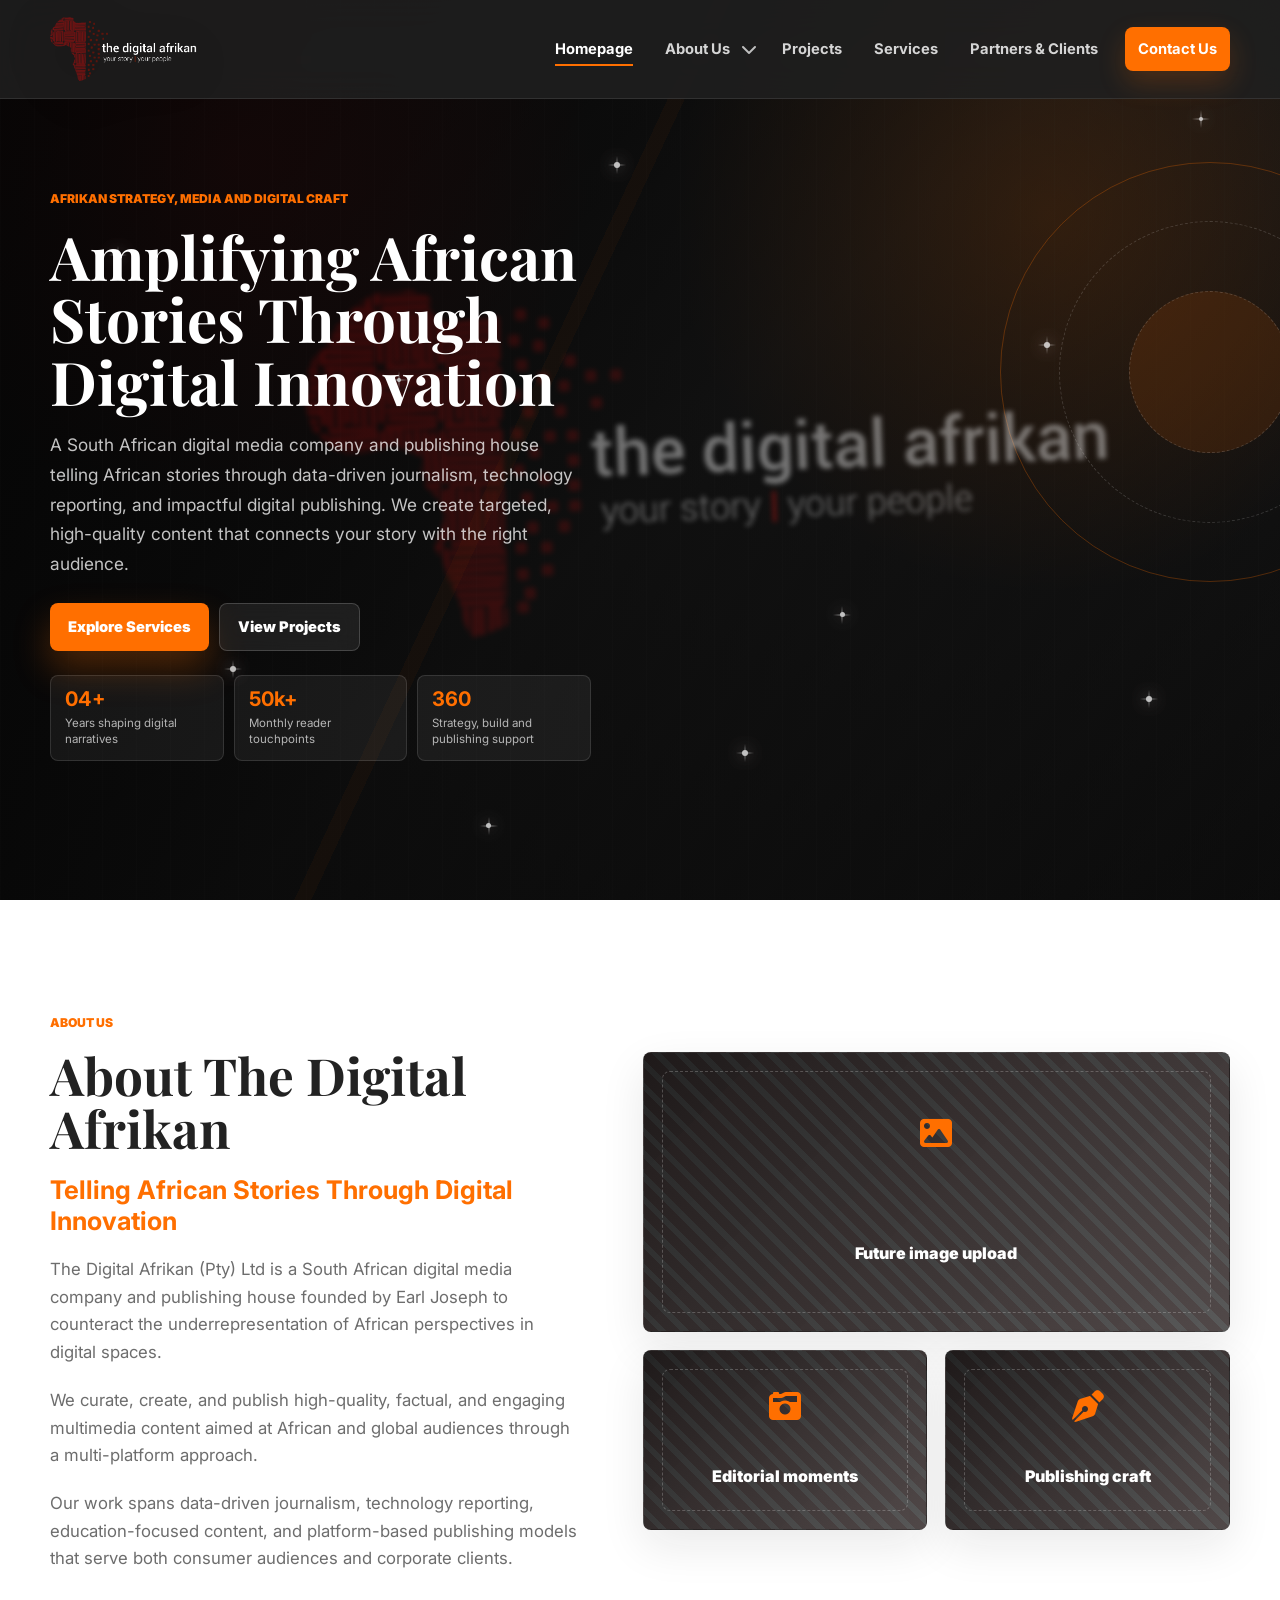
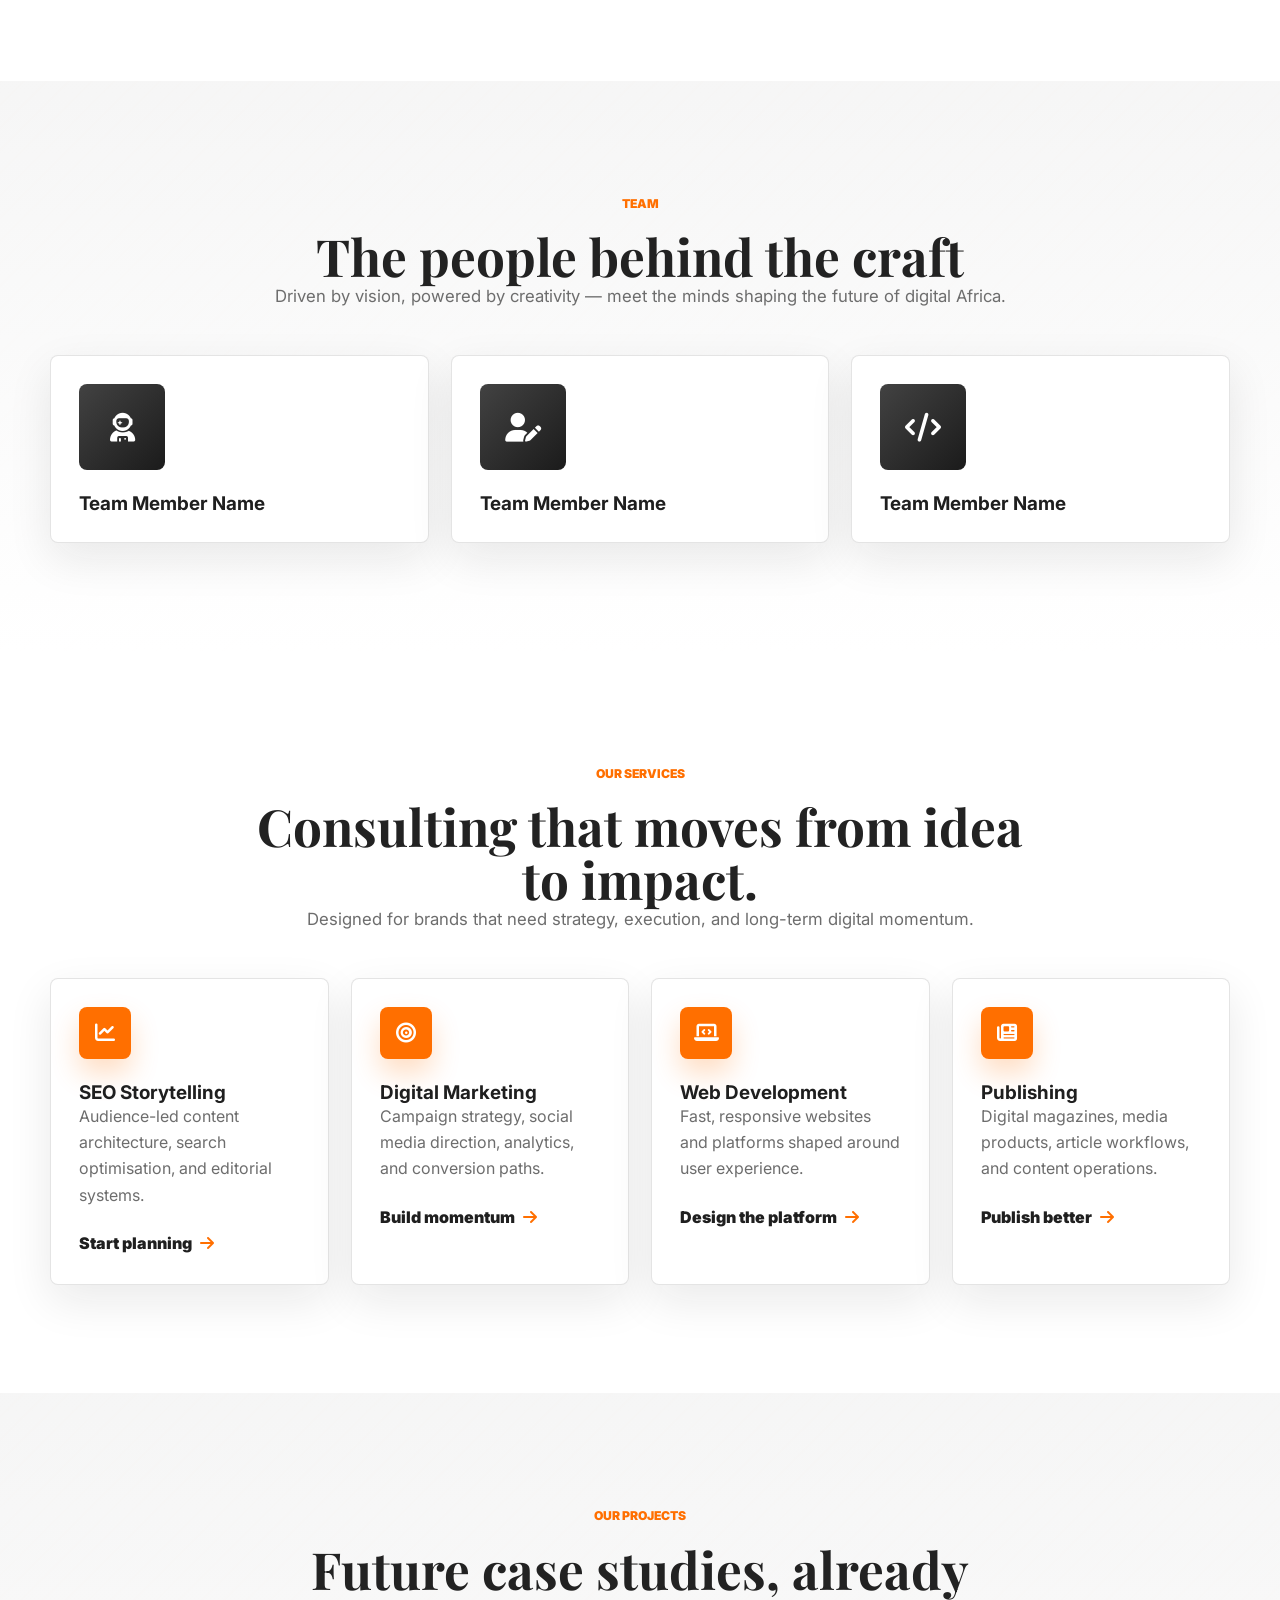
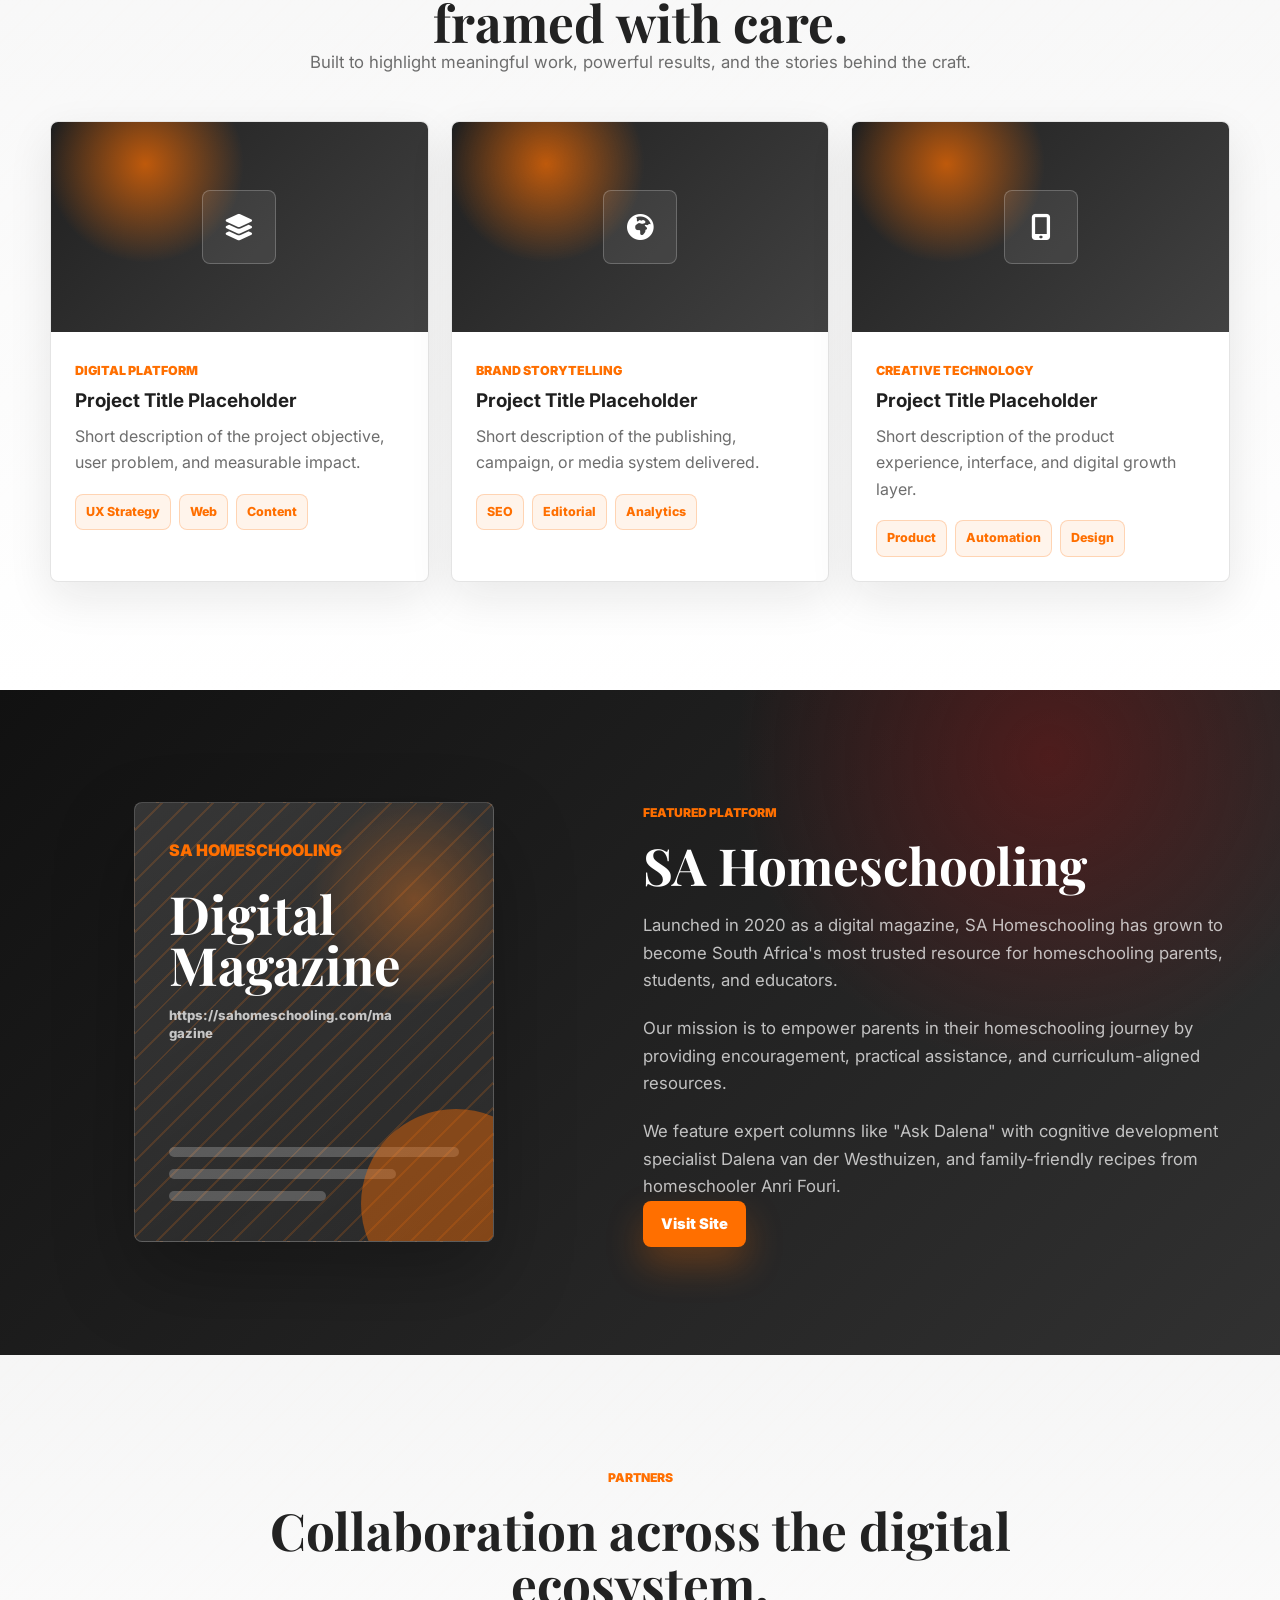
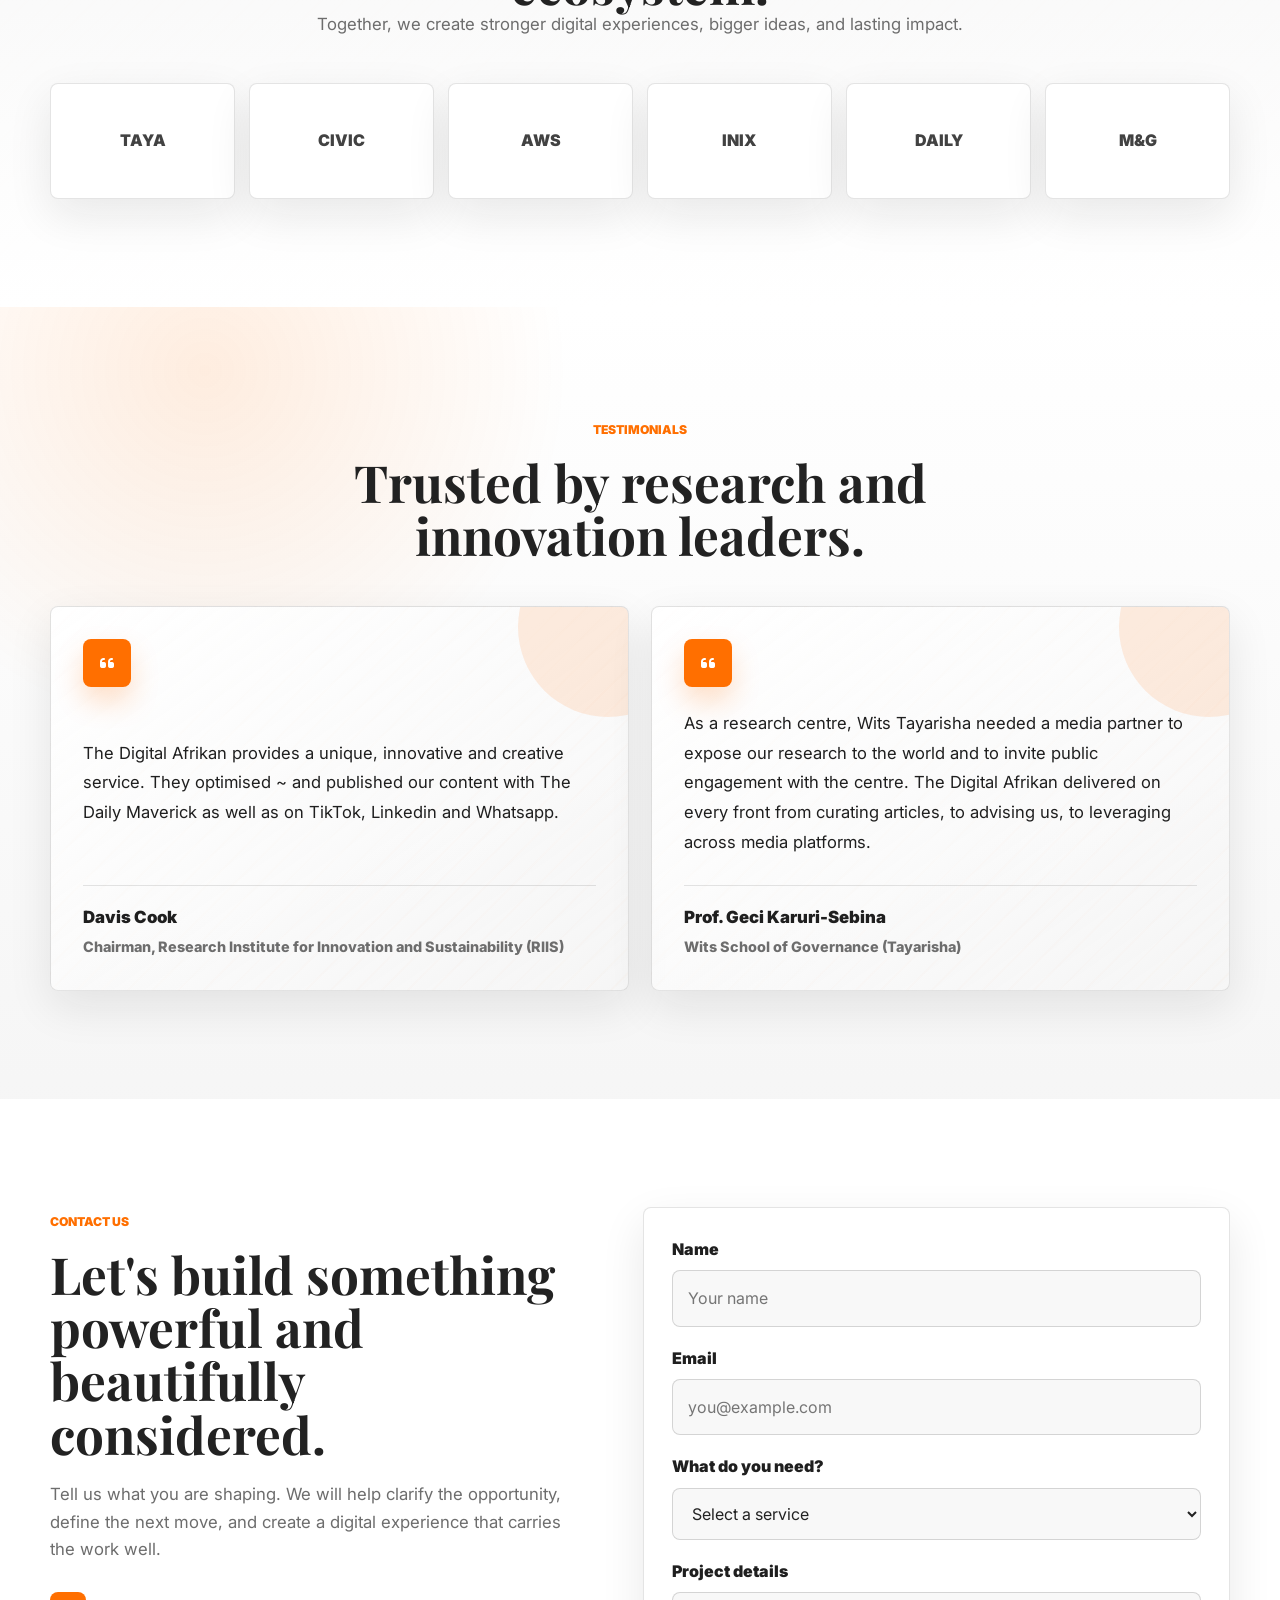
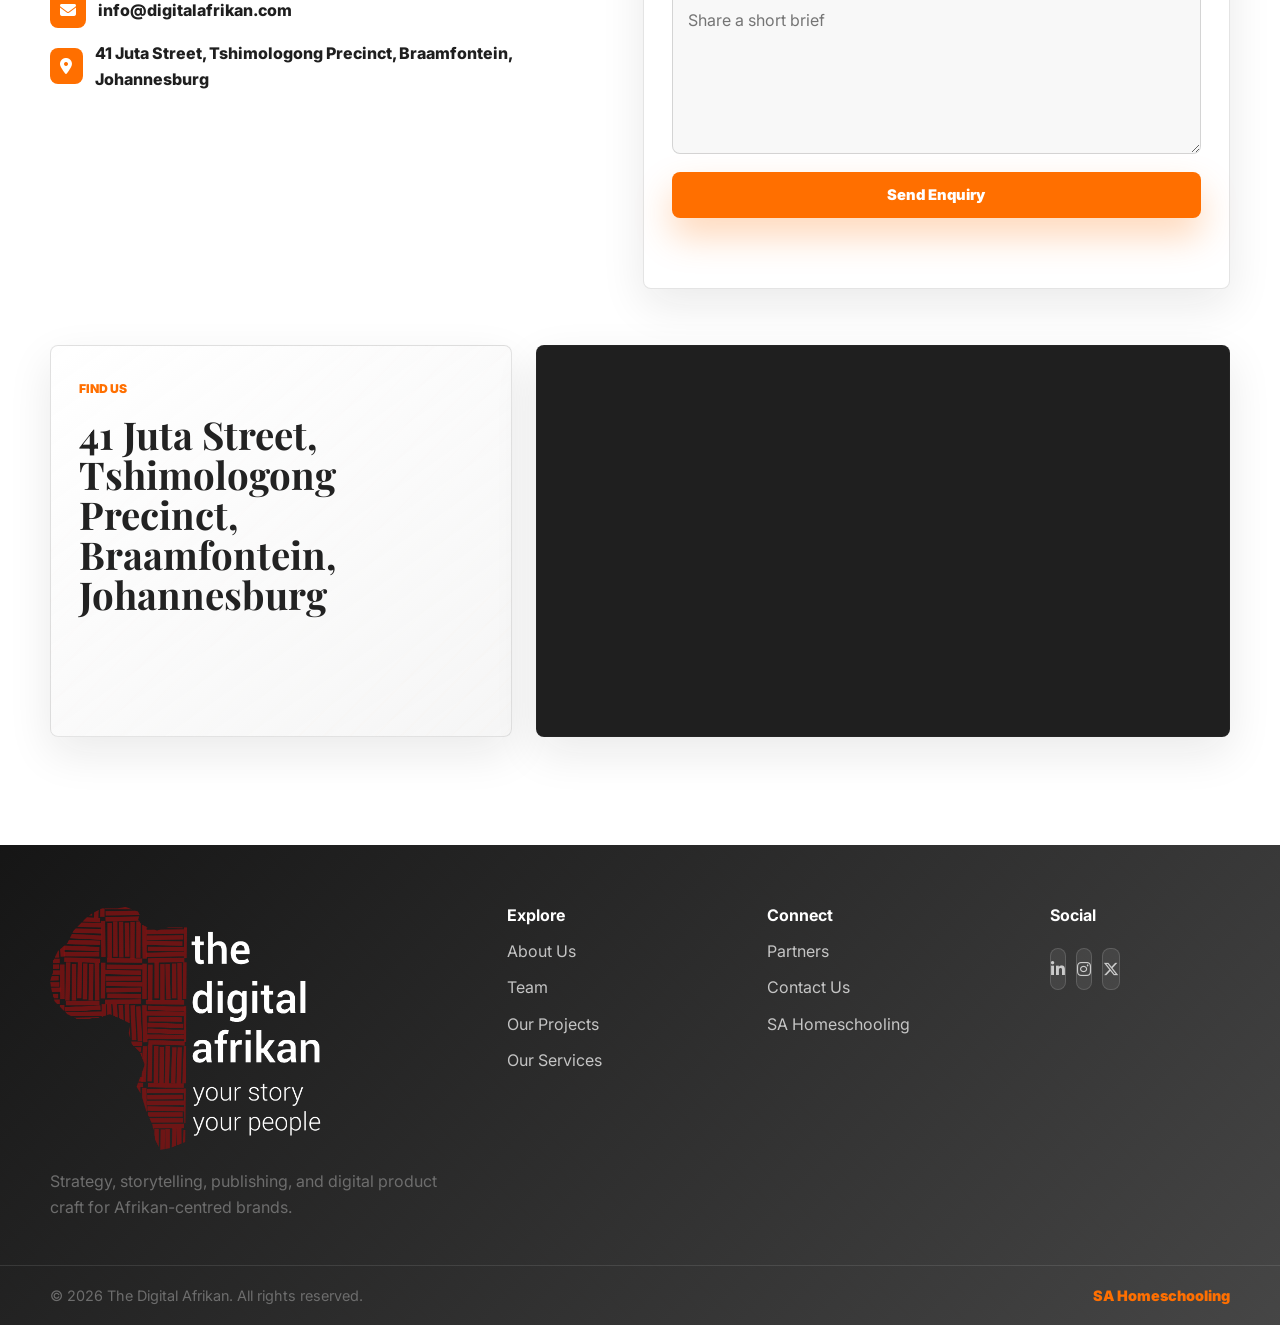
==== index.html @ f795efc8 "Replaced changes content and also removed unnecessary content" ====
<!DOCTYPE html>
<html lang="en">
<head>
    <meta charset="UTF-8">
    <meta name="viewport" content="width=device-width, initial-scale=1.0">
    <meta name="description" content="The Digital Afrikan is a premium Afrikan consulting agency for strategy, digital products, publishing, and brand storytelling.">

    <title>The Digital Afrikan | Digital Consulting Agency</title>

    <link rel="preconnect" href="https://fonts.googleapis.com">
    <link rel="preconnect" href="https://fonts.gstatic.com" crossorigin>
    <link href="https://fonts.googleapis.com/css2?family=Inter:wght@300;400;500;600;700;800;900&family=Playfair+Display:wght@500;600;700&display=swap" rel="stylesheet">
    <link rel="stylesheet" href="https://cdnjs.cloudflare.com/ajax/libs/font-awesome/6.4.0/css/all.min.css">
    <link rel="stylesheet" href="css/style.css">
    <link rel="stylesheet" href="css/responsive.css">
    <script src="main.js" defer></script>
</head>

<body>
    <a class="skip-link" href="#main">Skip to content</a>

    <header class="site-header" id="siteHeader">
        <div class="container header-container">
            <a href="#home" class="brand" aria-label="The Digital Afrikan homepage">
                <img src="images/tda-logo-landscape-white.png" alt="The Digital Afrikan" class="brand-logo brand-logo-header">
            </a>

            <button class="mobile-toggle" id="mobileToggle" type="button" aria-label="Open navigation" aria-expanded="false" aria-controls="navMenu">
                <span></span>
                <span></span>
                <span></span>
            </button>

            <nav class="site-nav" aria-label="Primary navigation">
                <ul id="navMenu">
                    <li><a href="#home" class="nav-link active">Homepage</a></li>
                    <li class="nav-item has-dropdown">
                        <a href="#about" class="nav-link">About Us</a>
                        <button class="dropdown-toggle" type="button" aria-label="Open About submenu" aria-expanded="false">
                            <i class="fa-solid fa-chevron-down"></i>
                        </button>
                        <ul class="dropdown-menu" aria-label="About submenu">
                            <li><a href="#team">Team</a></li>
                        </ul>
                    </li>
                    <li><a href="#projects" class="nav-link">Projects</a></li>
                    <li><a href="#services" class="nav-link">Services</a></li>
                    <li><a href="#partners" class="nav-link">Partners &amp; Clients</a></li>
                    <li><a href="#contact" class="nav-link nav-cta">Contact Us</a></li>
                </ul>
            </nav>
        </div>
    </header>

    <main id="main">
        <section class="hero section-pattern" id="home">
            <div class="hero-orbit" aria-hidden="true"></div>
            <div class="star-field" aria-hidden="true">
                <span></span>
                <span></span>
                <span></span>
                <span></span>
                <span></span>
                <span></span>
                <span></span>
                <span></span>
                <span></span>
                <span></span>
            </div>
            <div class="container hero-container">
                <div class="hero-content reveal">
                    <span class="eyebrow">Afrikan strategy, media and digital craft</span>
                    <h1>Amplifying African Stories Through Digital Innovation</h1>
                    <p>A South African digital media company and publishing house telling African stories through data-driven journalism, technology reporting, and impactful digital publishing. We create targeted, high-quality content that connects your story with the right audience.</p>
                    <div class="hero-actions">
                        <a href="#services" class="btn btn-primary">Explore Services</a>
                        <a href="#projects" class="btn btn-ghost">View Projects</a>
                    </div>
                    <div class="hero-metrics" aria-label="Agency highlights">
                        <div>
                            <strong>04+</strong>
                            <span>Years shaping digital narratives</span>
                        </div>
                        <div>
                            <strong>50k+</strong>
                            <span>Monthly reader touchpoints</span>
                        </div>
                        <div>
                            <strong>360</strong>
                            <span>Strategy, build and publishing support</span>
                        </div>
                    </div>
                </div>

                <div class="hero-visual hero-logo-space reveal" aria-hidden="true"></div>
            </div>
        </section>

        <section class="about-section" id="about">
            <div class="container split-grid">
                <div class="section-copy reveal">
                    <span class="eyebrow">About Us</span>
                    <h2>About The Digital Afrikan</h2>
                    <h3 class="section-kicker">Telling African Stories Through Digital Innovation</h3>
                    <p>The Digital Afrikan (Pty) Ltd is a South African digital media company and publishing house founded by Earl Joseph to counteract the underrepresentation of African perspectives in digital spaces.</p>
                    <p>We curate, create, and publish high-quality, factual, and engaging multimedia content aimed at African and global audiences through a multi-platform approach.</p>
                    <p>Our work spans data-driven journalism, technology reporting, education-focused content, and platform-based publishing models that serve both consumer audiences and corporate clients.</p>
                </div>

                <div class="about-media-grid reveal">
                    <div class="image-upload-placeholder large-placeholder">
                        <i class="fa-solid fa-image"></i>
                        <span>Future image upload</span>
                    </div>
                    <div class="image-upload-placeholder">
                        <i class="fa-solid fa-camera-retro"></i>
                        <span>Editorial moments</span>
                    </div>
                    <div class="image-upload-placeholder">
                        <i class="fa-solid fa-pen-nib"></i>
                        <span>Publishing craft</span>
                    </div>
                </div>
            </div>
        </section>

        <section class="team-section section-alt" id="team">
            <div class="container">
                <div class="section-heading reveal">
                    <span class="eyebrow">Team</span>
                    <h2>The people behind the craft</h2>
                    <p>Driven by vision, powered by creativity — meet the minds shaping the future of digital Africa.</p>
                </div>

                <div class="team-grid">
                    <article class="team-card reveal">
                        <div class="avatar-placeholder"><i class="fa-solid fa-user-astronaut"></i></div>
                        <h3>Team Member Name</h3>
                    </article>
                    <article class="team-card reveal">
                        <div class="avatar-placeholder"><i class="fa-solid fa-user-pen"></i></div>
                        <h3>Team Member Name</h3>
                    </article>
                    <article class="team-card reveal">
                        <div class="avatar-placeholder"><i class="fa-solid fa-code"></i></div>
                        <h3>Team Member Name</h3>
                    </article>
                </div>
            </div>
        </section>

        <section class="services" id="services">
            <div class="container">
                <div class="section-heading reveal">
                    <span class="eyebrow">Our Services</span>
                    <h2>Consulting that moves from idea to impact.</h2>
                    <p>Designed for brands that need strategy, execution, and long-term digital momentum.</p>
                </div>

                <div class="services-grid">
                    <article class="service-card reveal">
                        <i class="fa-solid fa-chart-line service-icon"></i>
                        <h3>SEO Storytelling</h3>
                        <p>Audience-led content architecture, search optimisation, and editorial systems.</p>
                        <a href="#contact">Start planning <i class="fa-solid fa-arrow-right"></i></a>
                    </article>
                    <article class="service-card reveal">
                        <i class="fa-solid fa-bullseye service-icon"></i>
                        <h3>Digital Marketing</h3>
                        <p>Campaign strategy, social media direction, analytics, and conversion paths.</p>
                        <a href="#contact">Build momentum <i class="fa-solid fa-arrow-right"></i></a>
                    </article>
                    <article class="service-card reveal">
                        <i class="fa-solid fa-laptop-code service-icon"></i>
                        <h3>Web Development</h3>
                        <p>Fast, responsive websites and platforms shaped around user experience.</p>
                        <a href="#contact">Design the platform <i class="fa-solid fa-arrow-right"></i></a>
                    </article>
                    <article class="service-card reveal">
                        <i class="fa-solid fa-newspaper service-icon"></i>
                        <h3>Publishing</h3>
                        <p>Digital magazines, media products, article workflows, and content operations.</p>
                        <a href="#contact">Publish better <i class="fa-solid fa-arrow-right"></i></a>
                    </article>
                </div>
            </div>
        </section>

        <section class="projects-section section-alt" id="projects">
            <div class="container">
                <div class="section-heading reveal">
                    <span class="eyebrow">Our Projects</span>
                    <h2>Future case studies, already framed with care.</h2>
                    <p>Built to highlight meaningful work, powerful results, and the stories behind the craft.</p>
                </div>

                <div class="projects-grid">
                    <article class="project-card reveal">
                        <div class="project-image-placeholder">
                            <i class="fa-solid fa-layer-group"></i>
                        </div>
                        <div class="project-content">
                            <span>Digital Platform</span>
                            <h3>Project Title Placeholder</h3>
                            <p>Short description of the project objective, user problem, and measurable impact.</p>
                            <div class="tag-row">
                                <span>UX Strategy</span>
                                <span>Web</span>
                                <span>Content</span>
                            </div>
                        </div>
                    </article>
                    <article class="project-card reveal">
                        <div class="project-image-placeholder">
                            <i class="fa-solid fa-globe-africa"></i>
                        </div>
                        <div class="project-content">
                            <span>Brand Storytelling</span>
                            <h3>Project Title Placeholder</h3>
                            <p>Short description of the publishing, campaign, or media system delivered.</p>
                            <div class="tag-row">
                                <span>SEO</span>
                                <span>Editorial</span>
                                <span>Analytics</span>
                            </div>
                        </div>
                    </article>
                    <article class="project-card reveal">
                        <div class="project-image-placeholder">
                            <i class="fa-solid fa-mobile-screen-button"></i>
                        </div>
                        <div class="project-content">
                            <span>Creative Technology</span>
                            <h3>Project Title Placeholder</h3>
                            <p>Short description of the product experience, interface, and digital growth layer.</p>
                            <div class="tag-row">
                                <span>Product</span>
                                <span>Automation</span>
                                <span>Design</span>
                            </div>
                        </div>
                    </article>
                </div>
            </div>
        </section>

        <section class="product-section" id="product">
            <div class="container product-container">
                <div class="product-visual reveal">
                    <a href="https://sahomeschooling.com/magazine" class="magazine-frame" target="_blank" rel="noopener" aria-label="Open the SA Homeschooling magazine">
                        <span>SA Homeschooling</span>
                        <strong>Digital Magazine</strong>
                        <small>https://sahomeschooling.com/magazine</small>
                        <div class="magazine-lines" aria-hidden="true">
                            <span></span>
                            <span></span>
                            <span></span>
                        </div>
                    </a>
                </div>

                <div class="section-copy reveal">
                    <span class="eyebrow">Featured Platform</span>
                    <h2>SA Homeschooling</h2>
                    <p>Launched in 2020 as a digital magazine, SA Homeschooling has grown to become South Africa's most trusted resource for homeschooling parents, students, and educators.</p>
                    <p>Our mission is to empower parents in their homeschooling journey by providing encouragement, practical assistance, and curriculum-aligned resources.</p>
                    <p>We feature expert columns like "Ask Dalena" with cognitive development specialist Dalena van der Westhuizen, and family-friendly recipes from homeschooler Anri Fouri.</p>
                    <a href="https://sahomeschooling.com/" class="btn btn-primary" target="_blank" rel="noopener">Visit Site</a>
                </div>
            </div>
        </section>

        <section class="partners-section section-alt" id="partners">
            <div class="container">
                <div class="section-heading reveal">
                    <span class="eyebrow">Partners</span>
                    <h2>Collaboration across the digital ecosystem.</h2>
                    <p>Together, we create stronger digital experiences, bigger ideas, and lasting impact.</p>
                </div>
                <div class="partners-logos">
                    <a href="#contact" class="partner-card reveal">TAYA</a>
                    <a href="#contact" class="partner-card reveal">CIVIC</a>
                    <a href="#contact" class="partner-card reveal">AWS</a>
                    <a href="#contact" class="partner-card reveal">INIX</a>
                    <a href="#contact" class="partner-card reveal">DAILY</a>
                    <a href="#contact" class="partner-card reveal">M&amp;G</a>
                </div>
            </div>
        </section>

        <section class="testimonials-section" id="testimonials">
            <div class="container">
                <div class="section-heading reveal">
                    <span class="eyebrow">Testimonials</span>
                    <h2>Trusted by research and innovation leaders.</h2>
                </div>

                <div class="testimonials-grid">
                    <article class="testimonial-card reveal">
                        <div class="quote-mark" aria-hidden="true"><i class="fa-solid fa-quote-left"></i></div>
                        <p>The Digital Afrikan provides a unique, innovative and creative service. They optimised ~ and published our content with The Daily Maverick as well as on TikTok, Linkedin and Whatsapp.</p>
                        <div class="testimonial-person">
                            <strong>Davis Cook</strong>
                            <span>Chairman, Research Institute for Innovation and Sustainability (RIIS)</span>
                        </div>
                    </article>
                    <article class="testimonial-card reveal">
                        <div class="quote-mark" aria-hidden="true"><i class="fa-solid fa-quote-left"></i></div>
                        <p>As a research centre, Wits Tayarisha needed a media partner to expose our research to the world and to invite public engagement with the centre. The Digital Afrikan delivered on every front from curating articles, to advising us, to leveraging across media platforms.</p>
                        <div class="testimonial-person">
                            <strong>Prof. Geci Karuri-Sebina</strong>
                            <span>Wits School of Governance (Tayarisha)</span>
                        </div>
                    </article>
                </div>
            </div>
        </section>

        <section class="contact-section" id="contact">
            <div class="container contact-grid">
                <div class="section-copy reveal">
                    <span class="eyebrow">Contact Us</span>
                    <h2>Let's build something powerful and beautifully considered.</h2>
                    <p>Tell us what you are shaping. We will help clarify the opportunity, define the next move, and create a digital experience that carries the work well.</p>
                    <div class="contact-points">
                        <a href="mailto:info@digitalafrikan.com"><i class="fa-solid fa-envelope"></i> info@digitalafrikan.com</a>
                        <a href="#map"><i class="fa-solid fa-location-dot"></i> 41 Juta Street, Tshimologong Precinct, Braamfontein, Johannesburg</a>
                    </div>
                </div>

                <form class="contact-form reveal" id="contactForm" novalidate>
                    <div class="form-row">
                        <label for="name">Name</label>
                        <input type="text" id="name" name="name" placeholder="Your name" required>
                        <small class="error-message">Please enter your name.</small>
                    </div>
                    <div class="form-row">
                        <label for="email">Email</label>
                        <input type="email" id="email" name="email" placeholder="you@example.com" required>
                        <small class="error-message">Please enter a valid email address.</small>
                    </div>
                    <div class="form-row">
                        <label for="service">What do you need?</label>
                        <select id="service" name="service" required>
                            <option value="">Select a service</option>
                            <option>Strategy Consulting</option>
                            <option>Digital Marketing</option>
                            <option>Web Development</option>
                            <option>Publishing Support</option>
                        </select>
                        <small class="error-message">Please select a service.</small>
                    </div>
                    <div class="form-row">
                        <label for="message">Project details</label>
                        <textarea id="message" name="message" rows="5" placeholder="Share a short brief" required></textarea>
                        <small class="error-message">Please share a few details.</small>
                    </div>
                    <button type="submit" class="btn btn-primary form-submit">Send Enquiry</button>
                    <p class="form-status" id="formStatus" role="status" aria-live="polite"></p>
                </form>
            </div>
            <div class="container map-container reveal" id="map">
                <div class="map-copy">
                    <span class="eyebrow">Find Us</span>
                    <h2>41 Juta Street, Tshimologong Precinct, Braamfontein, Johannesburg</h2>
                </div>
                <div class="map-frame">
                    <iframe title="Map showing 41 Juta Street, Tshimologong Precinct, Braamfontein, Johannesburg" src="https://www.google.com/maps?q=41%20Juta%20Street%2C%20Tshimologong%20Precinct%2C%20Braamfontein%2C%20Johannesburg&output=embed" loading="lazy" referrerpolicy="no-referrer-when-downgrade"></iframe>
                </div>
            </div>
        </section>
    </main>

    <footer class="site-footer">
        <div class="container footer-grid">
            <div>
                <a href="#home" class="brand footer-brand">
                    <img src="images/tda-logo-stacked-white.png" alt="The Digital Afrikan" class="brand-logo brand-logo-footer">
                </a>
                <p>Strategy, storytelling, publishing, and digital product craft for Afrikan-centred brands.</p>
            </div>
            <div>
                <h3>Explore</h3>
                <a href="#about">About Us</a>
                <a href="#team">Team</a>
                <a href="#projects">Our Projects</a>
                <a href="#services">Our Services</a>
            </div>
            <div>
                <h3>Connect</h3>
                <a href="#partners">Partners</a>
                <a href="#contact">Contact Us</a>
                <a href="https://sahomeschooling.com/magazine" target="_blank" rel="noopener">SA Homeschooling</a>
            </div>
            <div>
                <h3>Social</h3>
                <div class="social-links" aria-label="Social links">
                    <a href="#contact" aria-label="LinkedIn"><i class="fa-brands fa-linkedin-in"></i></a>
                    <a href="#contact" aria-label="Instagram"><i class="fa-brands fa-instagram"></i></a>
                    <a href="#contact" aria-label="X"><i class="fa-brands fa-x-twitter"></i></a>
                </div>
            </div>
        </div>
        <div class="footer-bottom">
            <div class="container footer-bottom-inner">
                <p>&copy; 2026 The Digital Afrikan. All rights reserved.</p>
                <p>SA Homeschooling</p>
            </div>
        </div>
    </footer>
</body>
</html>
---- css/style.css ----
:root {
    --primary: #424242;
    --primary-deep: #1f1f1f;
    --accent: #ff6f00;
    --accent-dark: #ce5700;
    --dark: #111111;
    --light: #f5f5f5;
    --paper: #ffffff;
    --muted: #6d6d6d;
    --text: #222222;
    --line: rgba(66, 66, 66, 0.14);
    --shadow: 0 24px 70px rgba(17, 17, 17, 0.14);
    --shadow-soft: 0 16px 45px rgba(17, 17, 17, 0.09);
    --radius: 8px;
    --transition: 260ms ease;
}

* {
    margin: 0;
    padding: 0;
    box-sizing: border-box;
}

html {
    scroll-behavior: smooth;
    scroll-padding-top: 96px;
}

body {
    font-family: "Inter", sans-serif;
    background: var(--paper);
    color: var(--text);
    line-height: 1.65;
    overflow-x: hidden;
}

body.nav-open {
    overflow: hidden;
}

img {
    display: block;
    max-width: 100%;
}

a {
    color: inherit;
    text-decoration: none;
}

button,
input,
select,
textarea {
    font: inherit;
}

.skip-link {
    position: fixed;
    top: 12px;
    left: 12px;
    z-index: 3000;
    transform: translateY(-140%);
    background: var(--accent);
    color: white;
    padding: 10px 16px;
    border-radius: var(--radius);
    transition: transform var(--transition);
}

.skip-link:focus {
    transform: translateY(0);
}

.container {
    width: min(1180px, calc(100% - 40px));
    margin: 0 auto;
}

.site-header {
    position: fixed;
    inset: 0 0 auto;
    z-index: 1000;
    padding: 12px 0;
    background: rgba(31, 31, 31, 0.88);
    color: white;
    backdrop-filter: blur(18px);
    border-bottom: 1px solid rgba(255, 255, 255, 0.09);
    transition: padding var(--transition), background var(--transition), box-shadow var(--transition);
}

.site-header.scrolled {
    padding: 8px 0;
    background: rgba(17, 17, 17, 0.94);
    box-shadow: 0 18px 50px rgba(0, 0, 0, 0.22);
}

.header-container {
    display: flex;
    align-items: center;
    justify-content: space-between;
    gap: 28px;
    min-height: 74px;
}

.brand {
    display: inline-flex;
    align-items: center;
    gap: 12px;
    min-width: 0;
    flex: 0 0 auto;
}

.brand-logo {
    display: block;
    width: auto;
    object-fit: contain;
}

.brand-logo-header {
    height: clamp(46px, 5vw, 64px);
    max-width: min(360px, 35vw);
    filter: drop-shadow(0 14px 24px rgba(0, 0, 0, 0.28));
}

.brand-logo-footer {
    height: auto;
    width: min(100%, 285px);
    max-height: 255px;
}

.site-nav ul {
    display: flex;
    align-items: center;
    gap: 6px;
    list-style: none;
    flex-wrap: nowrap;
}

.nav-link,
.dropdown-menu a {
    position: relative;
    display: inline-flex;
    align-items: center;
    min-height: 42px;
    padding: 10px 13px;
    color: rgba(255, 255, 255, 0.82);
    font-size: 0.92rem;
    font-weight: 700;
    transition: color var(--transition), transform var(--transition);
}

.nav-link::after,
.dropdown-menu a::after {
    content: "";
    position: absolute;
    left: 13px;
    right: 13px;
    bottom: 5px;
    height: 2px;
    transform: scaleX(0);
    transform-origin: left;
    background:
        repeating-linear-gradient(90deg, var(--accent) 0 8px, transparent 8px 12px),
        var(--accent);
    transition: transform var(--transition);
}

.nav-link:hover,
.nav-link.active,
.dropdown-menu a:hover {
    color: white;
}

.nav-link:hover::after,
.nav-link.active::after,
.dropdown-menu a:hover::after {
    transform: scaleX(1);
}

.nav-cta {
    margin-left: 8px;
    color: white;
    background: var(--accent);
    border-radius: var(--radius);
    box-shadow: 0 12px 28px rgba(255, 111, 0, 0.2);
}

.nav-cta::after {
    display: none;
}

.nav-cta:hover {
    transform: translateY(-2px);
    background: #ff7d1a;
}

.has-dropdown {
    position: relative;
    display: flex;
    align-items: center;
}

.dropdown-toggle {
    display: inline-grid;
    place-items: center;
    width: 28px;
    height: 28px;
    margin-left: -8px;
    border: 0;
    color: rgba(255, 255, 255, 0.72);
    background: transparent;
    cursor: pointer;
    transition: transform var(--transition), color var(--transition);
}

.has-dropdown:hover .dropdown-toggle,
.has-dropdown.open .dropdown-toggle {
    color: white;
    transform: rotate(180deg);
}

.dropdown-menu {
    position: absolute;
    top: calc(100% + 14px);
    left: 0;
    min-width: 170px;
    display: grid;
    gap: 4px;
    padding: 10px;
    background: rgba(17, 17, 17, 0.96);
    border: 1px solid rgba(255, 255, 255, 0.1);
    border-radius: var(--radius);
    box-shadow: var(--shadow);
    opacity: 0;
    visibility: hidden;
    transform: translateY(10px);
    transition: opacity var(--transition), transform var(--transition), visibility var(--transition);
}

.has-dropdown:hover .dropdown-menu,
.has-dropdown.open .dropdown-menu {
    opacity: 1;
    visibility: visible;
    transform: translateY(0);
}

.mobile-toggle {
    display: none;
    width: 46px;
    height: 46px;
    border: 1px solid rgba(255, 255, 255, 0.16);
    border-radius: var(--radius);
    background: rgba(255, 255, 255, 0.08);
    cursor: pointer;
}

.mobile-toggle span {
    display: block;
    width: 20px;
    height: 2px;
    margin: 5px auto;
    background: white;
    transition: transform var(--transition), opacity var(--transition);
}

.mobile-toggle.active span:nth-child(1) {
    transform: translateY(7px) rotate(45deg);
}

.mobile-toggle.active span:nth-child(2) {
    opacity: 0;
}

.mobile-toggle.active span:nth-child(3) {
    transform: translateY(-7px) rotate(-45deg);
}

section {
    position: relative;
    padding: 108px 0;
}

.section-alt {
    background:
        linear-gradient(180deg, rgba(245, 245, 245, 0.92), rgba(255, 255, 255, 0.98)),
        repeating-linear-gradient(135deg, rgba(255, 111, 0, 0.06) 0 2px, transparent 2px 16px);
}

.section-pattern::before {
    content: "";
    position: absolute;
    inset: 0;
    pointer-events: none;
    opacity: 0.14;
    background-image:
        linear-gradient(30deg, transparent 45%, rgba(255, 111, 0, 0.55) 46%, rgba(255, 111, 0, 0.55) 48%, transparent 49%),
        linear-gradient(150deg, transparent 45%, rgba(255, 255, 255, 0.4) 46%, rgba(255, 255, 255, 0.4) 48%, transparent 49%);
    background-size: 70px 70px;
}

.hero {
    min-height: 100vh;
    display: grid;
    align-items: center;
    padding: 150px 0 105px;
    color: white;
    overflow: hidden;
    background:
        linear-gradient(90deg, rgba(5, 5, 5, 0.88) 0%, rgba(5, 5, 5, 0.68) 46%, rgba(5, 5, 5, 0.42) 100%),
        radial-gradient(circle at 18% 18%, rgba(141, 18, 18, 0.45), transparent 28%),
        radial-gradient(circle at 82% 24%, rgba(255, 111, 0, 0.28), transparent 30%),
        linear-gradient(135deg, #050505 0%, #242424 52%, #111111 100%);
}

.hero::after {
    content: "";
    position: absolute;
    right: -6vw;
    top: 50%;
    width: min(1080px, 82vw);
    aspect-ratio: 2.3 / 1;
    transform: translateY(-50%) rotate(-2deg);
    opacity: 0.42;
    background-image: url("../images/tda-logo-landscape-white.png");
    background-repeat: no-repeat;
    background-position: center;
    background-size: contain;
    filter: blur(2.6px) saturate(1.18) contrast(1.08);
    mix-blend-mode: lighten;
    pointer-events: none;
}

.hero::before {
    content: "";
    position: absolute;
    inset: 0;
    pointer-events: none;
    opacity: 0.22;
    background:
        linear-gradient(115deg, transparent 0 42%, rgba(255, 111, 0, 0.18) 42% 43%, transparent 43% 100%),
        repeating-linear-gradient(90deg, rgba(255, 255, 255, 0.04) 0 1px, transparent 1px 34px);
    animation: patternGlide 16s linear infinite;
}

.hero-orbit {
    position: absolute;
    right: -140px;
    top: 18%;
    width: 420px;
    height: 420px;
    border: 1px solid rgba(255, 111, 0, 0.28);
    border-radius: 50%;
    animation: spinSlow 24s linear infinite;
}

.hero-orbit::before,
.hero-orbit::after {
    content: "";
    position: absolute;
    inset: 58px;
    border: 1px dashed rgba(255, 255, 255, 0.16);
    border-radius: 50%;
}

.hero-orbit::after {
    inset: 128px;
    background: rgba(255, 111, 0, 0.12);
}

.star-field {
    position: absolute;
    inset: 0;
    pointer-events: none;
    overflow: hidden;
}

.star-field span {
    position: absolute;
    width: 6px;
    height: 6px;
    border-radius: 50%;
    background: white;
    box-shadow: 0 0 16px rgba(255, 255, 255, 0.78), 0 0 34px rgba(255, 111, 0, 0.5);
    opacity: 0.74;
    animation: starDrift 6s ease-in-out infinite;
}

.star-field span::before,
.star-field span::after {
    content: "";
    position: absolute;
    inset: 50% auto auto 50%;
    width: 18px;
    height: 1px;
    background: linear-gradient(90deg, transparent, rgba(255, 255, 255, 0.9), transparent);
    transform: translate(-50%, -50%);
}

.star-field span::after {
    transform: translate(-50%, -50%) rotate(90deg);
}

.star-field span:nth-child(1) {
    left: 9%;
    top: 28%;
}

.star-field span:nth-child(2) {
    left: 18%;
    top: 74%;
    animation-delay: 1.1s;
}

.star-field span:nth-child(3) {
    left: 48%;
    top: 18%;
    animation-delay: 2.2s;
}

.star-field span:nth-child(4) {
    right: 18%;
    top: 38%;
    animation-delay: 0.7s;
}

.star-field span:nth-child(5) {
    right: 10%;
    bottom: 22%;
    animation-delay: 1.8s;
}

.star-field span:nth-child(6) {
    left: 58%;
    bottom: 16%;
    animation-delay: 2.8s;
}

.star-field span:nth-child(7) {
    left: 31%;
    top: 42%;
    width: 4px;
    height: 4px;
    animation-delay: 3.4s;
    animation-duration: 5.2s;
}

.star-field span:nth-child(8) {
    right: 34%;
    top: 68%;
    width: 5px;
    height: 5px;
    animation-delay: 4.1s;
    animation-duration: 7.2s;
}

.star-field span:nth-child(9) {
    right: 6%;
    top: 13%;
    width: 4px;
    height: 4px;
    animation-delay: 2.4s;
    animation-duration: 4.8s;
}

.star-field span:nth-child(10) {
    left: 38%;
    bottom: 8%;
    width: 5px;
    height: 5px;
    animation-delay: 0.4s;
    animation-duration: 6.8s;
}

.hero-container {
    position: relative;
    z-index: 2;
    display: grid;
    grid-template-columns: minmax(0, 0.92fr) minmax(320px, 1fr);
    align-items: center;
    gap: 52px;
}

.hero-content {
    max-width: 720px;
}

.eyebrow {
    display: inline-flex;
    align-items: center;
    margin-bottom: 16px;
    color: var(--accent);
    font-size: 0.76rem;
    font-weight: 900;
    text-transform: uppercase;
}

h1,
h2,
h3 {
    line-height: 1.04;
}

h1,
h2 {
    font-family: "Playfair Display", serif;
}

h1 {
    max-width: 820px;
    font-size: clamp(2.35rem, 4.7vw, 4.7rem);
    font-weight: 700;
}

h2 {
    font-size: clamp(2.2rem, 4vw, 4.15rem);
    font-weight: 700;
}

h3 {
    color: var(--primary-deep);
    font-size: 1.18rem;
}

.section-kicker {
    margin-top: 18px;
    color: var(--accent);
    font-size: clamp(1.28rem, 2vw, 1.75rem);
    line-height: 1.22;
}

.hero-content p {
    max-width: 620px;
    margin-top: 18px;
    color: rgba(255, 255, 255, 0.76);
    font-size: clamp(0.96rem, 1.35vw, 1.08rem);
    line-height: 1.72;
}

.hero-actions {
    display: flex;
    flex-wrap: wrap;
    gap: 10px;
    margin-top: 24px;
}

.btn {
    position: relative;
    isolation: isolate;
    display: inline-flex;
    align-items: center;
    justify-content: center;
    min-height: 46px;
    padding: 11px 18px;
    border: 0;
    border-radius: var(--radius);
    font-weight: 900;
    font-size: 0.92rem;
    color: white;
    cursor: pointer;
    overflow: hidden;
    transition: transform var(--transition), box-shadow var(--transition), background var(--transition);
}

.btn::before {
    content: "";
    position: absolute;
    inset: 0;
    z-index: -1;
    transform: translateX(-110%);
    background: linear-gradient(90deg, transparent, rgba(255, 255, 255, 0.26), transparent);
    transition: transform 580ms ease;
}

.btn:hover {
    transform: translateY(-3px);
}

.btn:hover::before {
    transform: translateX(110%);
}

.btn-primary {
    background: var(--accent);
    box-shadow: 0 18px 36px rgba(255, 111, 0, 0.28);
}

.btn-primary:hover {
    background: #ff7d1a;
}

.btn-ghost {
    border: 1px solid rgba(255, 255, 255, 0.18);
    background: rgba(255, 255, 255, 0.08);
    backdrop-filter: blur(10px);
}

.hero-metrics {
    display: grid;
    grid-template-columns: repeat(3, 1fr);
    gap: 10px;
    margin-top: 24px;
}

.hero-metrics div {
    padding: 13px 14px;
    border: 1px solid rgba(255, 255, 255, 0.12);
    border-radius: var(--radius);
    background: rgba(255, 255, 255, 0.06);
}

.hero-metrics strong {
    display: block;
    color: var(--accent);
    font-size: 1.26rem;
    line-height: 1;
}

.hero-metrics span {
    display: block;
    margin-top: 6px;
    color: rgba(255, 255, 255, 0.68);
    font-size: 0.72rem;
    line-height: 1.4;
}

.hero-visual {
    position: relative;
    min-height: 520px;
}

.hero-logo-space {
    min-height: 460px;
}

.tag-row span {
    padding: 7px 10px;
    border: 1px solid rgba(255, 111, 0, 0.24);
    border-radius: var(--radius);
    color: var(--accent);
    background: rgba(255, 111, 0, 0.08);
    font-size: 0.78rem;
    font-weight: 800;
}

.split-grid,
.product-container,
.contact-grid {
    display: grid;
    grid-template-columns: minmax(0, 0.9fr) minmax(320px, 1fr);
    align-items: center;
    gap: 64px;
}

.section-copy p,
.section-heading p {
    color: var(--muted);
    font-size: 1.05rem;
}

.section-copy p {
    margin-top: 20px;
}

.section-heading {
    max-width: 790px;
    margin: 0 auto 44px;
    text-align: center;
}

.section-heading .eyebrow {
    justify-content: center;
}

.craft-panel {
    display: grid;
    gap: 14px;
}

.about-media-grid {
    display: grid;
    grid-template-columns: 1fr 1fr;
    gap: 18px;
}

.image-upload-placeholder {
    position: relative;
    display: grid;
    place-items: center;
    min-height: 180px;
    padding: 26px;
    border: 1px solid var(--line);
    border-radius: var(--radius);
    color: white;
    text-align: center;
    overflow: hidden;
    background:
        linear-gradient(135deg, rgba(17, 17, 17, 0.92), rgba(66, 66, 66, 0.88)),
        repeating-linear-gradient(45deg, rgba(141, 18, 18, 0.55) 0 10px, transparent 10px 16px);
    box-shadow: var(--shadow-soft);
    transition: transform var(--transition), box-shadow var(--transition), border-color var(--transition);
}

.image-upload-placeholder::before {
    content: "";
    position: absolute;
    inset: 18px;
    border: 1px dashed rgba(255, 255, 255, 0.22);
    border-radius: var(--radius);
}

.image-upload-placeholder:hover {
    transform: translateY(-8px);
    border-color: rgba(255, 111, 0, 0.34);
    box-shadow: var(--shadow);
}

.image-upload-placeholder i,
.image-upload-placeholder span {
    position: relative;
    z-index: 1;
}

.image-upload-placeholder i {
    margin-bottom: 14px;
    color: var(--accent);
    font-size: 2rem;
}

.image-upload-placeholder span {
    display: block;
    font-weight: 900;
}

.large-placeholder {
    grid-column: 1 / -1;
    min-height: 280px;
}

.craft-row {
    display: grid;
    grid-template-columns: 58px 1fr;
    gap: 18px;
    padding: 24px;
    border: 1px solid var(--line);
    border-radius: var(--radius);
    background: white;
    box-shadow: var(--shadow-soft);
    transition: transform var(--transition), box-shadow var(--transition), border-color var(--transition);
}

.craft-row:hover {
    transform: translateX(8px);
    border-color: rgba(255, 111, 0, 0.28);
    box-shadow: var(--shadow);
}

.craft-row > span {
    display: grid;
    place-items: center;
    width: 46px;
    height: 46px;
    border-radius: var(--radius);
    color: white;
    background: var(--primary);
    font-weight: 900;
}

.craft-row p,
.team-card p,
.service-card p,
.project-card p,
.site-footer p {
    color: var(--muted);
}

.team-grid,
.services-grid,
.projects-grid {
    display: grid;
    gap: 22px;
}

.team-grid {
    grid-template-columns: repeat(3, 1fr);
}

.services-grid {
    grid-template-columns: repeat(4, 1fr);
}

.projects-grid {
    grid-template-columns: repeat(3, 1fr);
}

.team-card,
.service-card,
.project-card,
.contact-form {
    position: relative;
    border: 1px solid var(--line);
    border-radius: var(--radius);
    background: white;
    box-shadow: var(--shadow-soft);
    transition: transform var(--transition), box-shadow var(--transition), border-color var(--transition);
}

.team-card::before,
.service-card::before,
.project-card::before,
.contact-form::before {
    content: "";
    position: absolute;
    inset: 0;
    pointer-events: none;
    border-radius: inherit;
    opacity: 0;
    background: linear-gradient(135deg, rgba(255, 111, 0, 0.16), transparent 38%);
    transition: opacity var(--transition);
}

.team-card:hover,
.service-card:hover,
.project-card:hover {
    transform: translateY(-9px);
    border-color: rgba(255, 111, 0, 0.28);
    box-shadow: var(--shadow);
}

.team-card:hover::before,
.service-card:hover::before,
.project-card:hover::before,
.contact-form:focus-within::before {
    opacity: 1;
}

.team-card,
.service-card {
    padding: 28px;
}

.avatar-placeholder {
    display: grid;
    place-items: center;
    width: 86px;
    height: 86px;
    margin-bottom: 24px;
    border-radius: var(--radius);
    color: white;
    background:
        linear-gradient(135deg, var(--primary), #1b1b1b),
        repeating-linear-gradient(45deg, transparent 0 8px, rgba(255, 111, 0, 0.2) 8px 10px);
    font-size: 1.8rem;
}

.team-card span {
    display: inline-flex;
    margin: 9px 0 12px;
    color: var(--accent);
    font-size: 0.86rem;
    font-weight: 900;
}

.service-icon {
    display: grid;
    place-items: center;
    width: 52px;
    height: 52px;
    margin-bottom: 24px;
    color: white;
    background: var(--accent);
    border-radius: var(--radius);
    font-size: 1.25rem;
    box-shadow: 0 14px 28px rgba(255, 111, 0, 0.24);
}

.service-card a {
    display: inline-flex;
    align-items: center;
    gap: 8px;
    margin-top: 22px;
    color: var(--primary-deep);
    font-weight: 900;
}

.service-card a i {
    color: var(--accent);
    transition: transform var(--transition);
}

.service-card a:hover i {
    transform: translateX(5px);
}

.project-card {
    overflow: hidden;
}

.project-image-placeholder {
    display: grid;
    place-items: center;
    min-height: 210px;
    color: white;
    background:
        radial-gradient(circle at 25% 20%, rgba(255, 111, 0, 0.7), transparent 30%),
        linear-gradient(135deg, var(--primary-deep), var(--primary));
}

.project-image-placeholder i {
    display: grid;
    place-items: center;
    width: 74px;
    height: 74px;
    border: 1px solid rgba(255, 255, 255, 0.22);
    border-radius: var(--radius);
    background: rgba(255, 255, 255, 0.08);
    font-size: 1.65rem;
}

.project-content {
    padding: 24px;
}

.project-content > span {
    color: var(--accent);
    font-size: 0.78rem;
    font-weight: 900;
    text-transform: uppercase;
}

.project-content h3 {
    margin: 9px 0 12px;
}

.tag-row {
    display: flex;
    flex-wrap: wrap;
    gap: 8px;
    margin-top: 18px;
}

.product-section {
    overflow: hidden;
    background:
        radial-gradient(circle at 82% 10%, rgba(141, 18, 18, 0.4), transparent 26%),
        linear-gradient(135deg, #111111, #313131),
        var(--dark);
    color: white;
}

.product-section .section-copy p {
    color: rgba(255, 255, 255, 0.72);
}

.product-section h2 {
    color: white;
}

.product-visual {
    min-height: 440px;
    display: grid;
    place-items: center;
}

.magazine-frame {
    position: relative;
    display: block;
    width: min(100%, 360px);
    min-height: 440px;
    padding: 34px;
    border: 1px solid rgba(255, 255, 255, 0.18);
    border-radius: var(--radius);
    background:
        linear-gradient(145deg, rgba(255, 255, 255, 0.14), rgba(255, 255, 255, 0.04)),
        radial-gradient(circle at 78% 22%, rgba(255, 111, 0, 0.34), transparent 24%),
        repeating-linear-gradient(135deg, rgba(255, 111, 0, 0.17) 0 2px, transparent 2px 18px);
    box-shadow: 0 34px 80px rgba(0, 0, 0, 0.26);
    overflow: hidden;
    transition: transform var(--transition), border-color var(--transition), box-shadow var(--transition);
}

.magazine-frame:hover {
    transform: translateY(-8px) rotate(-1deg);
    border-color: rgba(255, 111, 0, 0.44);
    box-shadow: 0 38px 95px rgba(0, 0, 0, 0.34);
}

.magazine-frame::after {
    content: "";
    position: absolute;
    right: -58px;
    bottom: -58px;
    width: 190px;
    height: 190px;
    border-radius: 50%;
    background: rgba(255, 111, 0, 0.42);
}

.magazine-frame span {
    color: var(--accent);
    font-weight: 900;
    text-transform: uppercase;
}

.magazine-frame strong {
    display: block;
    max-width: 260px;
    margin-top: 24px;
    color: white;
    font-family: "Playfair Display", serif;
    font-size: 3.3rem;
    line-height: 0.96;
}

.magazine-frame small {
    position: relative;
    z-index: 1;
    display: block;
    max-width: 230px;
    margin-top: 18px;
    color: rgba(255, 255, 255, 0.72);
    font-size: 0.82rem;
    font-weight: 800;
    line-height: 1.35;
    overflow-wrap: anywhere;
}

.magazine-lines {
    position: absolute;
    left: 34px;
    right: 34px;
    bottom: 40px;
    display: grid;
    gap: 12px;
}

.magazine-lines span {
    display: block;
    height: 10px;
    border-radius: 99px;
    background: rgba(255, 255, 255, 0.22);
}

.magazine-lines span:nth-child(2) {
    width: 78%;
}

.magazine-lines span:nth-child(3) {
    width: 54%;
}

.testimonials-section {
    overflow: hidden;
    background:
        radial-gradient(circle at 16% 8%, rgba(255, 111, 0, 0.12), transparent 28%),
        linear-gradient(180deg, #ffffff, rgba(245, 245, 245, 0.92));
}

.testimonials-grid {
    display: grid;
    grid-template-columns: repeat(2, 1fr);
    gap: 22px;
}

.testimonial-card {
    position: relative;
    display: grid;
    align-content: space-between;
    min-height: 340px;
    padding: 32px;
    border: 1px solid var(--line);
    border-radius: var(--radius);
    background:
        linear-gradient(145deg, rgba(255, 255, 255, 0.96), rgba(245, 245, 245, 0.82)),
        repeating-linear-gradient(135deg, rgba(255, 111, 0, 0.08) 0 2px, transparent 2px 18px);
    box-shadow: var(--shadow-soft);
    overflow: hidden;
    transition: transform var(--transition), box-shadow var(--transition), border-color var(--transition);
}

.testimonial-card::after {
    content: "";
    position: absolute;
    right: -70px;
    top: -70px;
    width: 180px;
    height: 180px;
    border-radius: 50%;
    background: rgba(255, 111, 0, 0.12);
}

.testimonial-card:hover {
    transform: translateY(-8px);
    border-color: rgba(255, 111, 0, 0.3);
    box-shadow: var(--shadow);
}

.quote-mark {
    display: grid;
    place-items: center;
    width: 48px;
    height: 48px;
    margin-bottom: 22px;
    border-radius: var(--radius);
    color: white;
    background: var(--accent);
    box-shadow: 0 14px 28px rgba(255, 111, 0, 0.22);
}

.testimonial-card p {
    position: relative;
    z-index: 1;
    color: var(--primary-deep);
    font-size: 1.04rem;
    line-height: 1.78;
}

.testimonial-person {
    position: relative;
    z-index: 1;
    margin-top: 28px;
    padding-top: 18px;
    border-top: 1px solid var(--line);
}

.testimonial-person strong,
.testimonial-person span {
    display: block;
}

.testimonial-person strong {
    color: var(--primary-deep);
    font-size: 1.05rem;
    font-weight: 900;
}

.testimonial-person span {
    margin-top: 5px;
    color: var(--muted);
    font-size: 0.9rem;
    font-weight: 800;
    line-height: 1.45;
}

.contributors-wrap {
    display: grid;
    grid-template-columns: repeat(2, 1fr);
    gap: 22px;
    margin-top: 42px;
}

.contributor-card {
    display: grid;
    grid-template-columns: 112px 1fr;
    align-items: center;
    gap: 20px;
    padding: 22px;
    border: 1px solid rgba(255, 255, 255, 0.14);
    border-radius: var(--radius);
    background: rgba(255, 255, 255, 0.08);
    box-shadow: 0 24px 56px rgba(0, 0, 0, 0.2);
    transition: transform var(--transition), border-color var(--transition), background var(--transition);
}

.contributor-card:hover {
    transform: translateY(-8px);
    border-color: rgba(255, 111, 0, 0.42);
    background: rgba(255, 255, 255, 0.12);
}

.contributor-card h3 {
    color: white;
}

.contributor-card p {
    margin-top: 8px;
    color: rgba(255, 255, 255, 0.68);
    font-weight: 700;
}

.contributor-image-placeholder {
    display: grid;
    place-items: center;
    width: 112px;
    aspect-ratio: 1;
    border-radius: var(--radius);
    color: white;
    background:
        radial-gradient(circle at 28% 18%, rgba(255, 111, 0, 0.7), transparent 32%),
        linear-gradient(135deg, rgba(141, 18, 18, 0.85), rgba(17, 17, 17, 0.92));
    font-size: 2rem;
}

.partners-logos {
    display: grid;
    grid-template-columns: repeat(6, 1fr);
    gap: 14px;
}

.partner-card {
    display: grid;
    place-items: center;
    min-height: 116px;
    padding: 20px;
    border: 1px solid var(--line);
    border-radius: var(--radius);
    color: var(--primary);
    background: white;
    font-weight: 900;
    box-shadow: var(--shadow-soft);
    transition: transform var(--transition), color var(--transition), border-color var(--transition);
}

.partner-card:hover {
    transform: translateY(-6px);
    color: var(--accent);
    border-color: rgba(255, 111, 0, 0.28);
}

.contact-grid {
    align-items: start;
}

.contact-points {
    display: grid;
    gap: 12px;
    margin-top: 28px;
}

.contact-points a {
    display: inline-flex;
    align-items: center;
    gap: 12px;
    color: var(--primary-deep);
    font-weight: 800;
}

.contact-points i {
    display: grid;
    place-items: center;
    width: 36px;
    height: 36px;
    border-radius: var(--radius);
    color: white;
    background: var(--accent);
}

.contact-form {
    display: grid;
    gap: 18px;
    padding: 28px;
}

.form-row {
    display: grid;
    gap: 8px;
}

.form-row label {
    color: var(--primary-deep);
    font-weight: 900;
}

.form-row input,
.form-row select,
.form-row textarea {
    width: 100%;
    border: 1px solid rgba(66, 66, 66, 0.2);
    border-radius: var(--radius);
    padding: 14px 15px;
    color: var(--text);
    background: rgba(245, 245, 245, 0.72);
    outline: none;
    transition: border-color var(--transition), box-shadow var(--transition), background var(--transition);
}

.form-row textarea {
    resize: vertical;
}

.form-row input:focus,
.form-row select:focus,
.form-row textarea:focus {
    border-color: var(--accent);
    background: white;
    box-shadow: 0 0 0 4px rgba(255, 111, 0, 0.13);
}

.form-row.invalid input,
.form-row.invalid select,
.form-row.invalid textarea {
    border-color: #c62828;
}

.error-message {
    display: none;
    color: #c62828;
    font-size: 0.8rem;
    font-weight: 800;
}

.form-row.invalid .error-message {
    display: block;
}

.form-status {
    min-height: 24px;
    color: var(--accent-dark);
    font-weight: 900;
}

.map-container {
    display: grid;
    grid-template-columns: 0.8fr 1.2fr;
    align-items: stretch;
    gap: 24px;
    margin-top: 56px;
}

.map-copy,
.map-frame {
    border: 1px solid var(--line);
    border-radius: var(--radius);
    box-shadow: var(--shadow-soft);
}

.map-copy {
    padding: 28px;
    background:
        linear-gradient(145deg, white, rgba(245, 245, 245, 0.9)),
        repeating-linear-gradient(135deg, rgba(255, 111, 0, 0.08) 0 2px, transparent 2px 18px);
}

.map-copy h2 {
    font-size: clamp(1.65rem, 3vw, 2.55rem);
}

.map-frame {
    min-height: 390px;
    overflow: hidden;
    background: var(--primary-deep);
    transition: transform var(--transition), box-shadow var(--transition), border-color var(--transition);
}

.map-frame:hover {
    transform: translateY(-6px);
    border-color: rgba(255, 111, 0, 0.3);
    box-shadow: var(--shadow);
}

.map-frame iframe {
    display: block;
    width: 100%;
    height: 100%;
    min-height: 390px;
    border: 0;
    filter: grayscale(18%) contrast(1.04);
}

.site-footer {
    color: rgba(255, 255, 255, 0.72);
    background:
        linear-gradient(135deg, rgba(17, 17, 17, 0.98), rgba(66, 66, 66, 0.98)),
        repeating-linear-gradient(45deg, rgba(255, 111, 0, 0.11) 0 2px, transparent 2px 18px);
}

.footer-grid {
    display: grid;
    grid-template-columns: minmax(260px, 1.25fr) minmax(145px, 0.65fr) minmax(170px, 0.72fr) minmax(130px, 0.55fr);
    align-items: start;
    gap: clamp(24px, 4vw, 48px);
    padding: 62px 0 44px;
}

.footer-brand {
    color: white;
    margin-bottom: 18px;
    width: fit-content;
}

.site-footer h3 {
    margin-bottom: 14px;
    color: white;
    font-size: 1rem;
}

.site-footer a:not(.brand) {
    display: block;
    width: max-content;
    max-width: 100%;
    margin-top: 10px;
    overflow-wrap: anywhere;
    transition: color var(--transition), transform var(--transition);
}

.site-footer a:hover {
    color: var(--accent);
    transform: translateX(4px);
}

.social-links {
    display: flex;
    gap: 10px;
}

.social-links a {
    display: grid !important;
    place-items: center;
    width: 42px;
    height: 42px;
    border: 1px solid rgba(255, 255, 255, 0.14);
    border-radius: var(--radius);
    background: rgba(255, 255, 255, 0.07);
}

.social-links a:hover {
    transform: translateY(-4px);
}

.footer-bottom {
    border-top: 1px solid rgba(255, 255, 255, 0.1);
}

.footer-bottom-inner {
    display: flex;
    justify-content: space-between;
    gap: 18px;
    padding: 18px 0;
    font-size: 0.9rem;
}

.footer-bottom-inner p:last-child {
    color: var(--accent);
    font-weight: 900;
}

.reveal {
    opacity: 0;
    transform: translateY(28px);
    transition: opacity 720ms ease, transform 720ms ease;
}

.reveal.visible {
    opacity: 1;
    transform: translateY(0);
}

@keyframes floatSoft {
    0%,
    100% {
        transform: translateY(0);
    }
    50% {
        transform: translateY(-16px);
    }
}

@keyframes spinSlow {
    to {
        transform: rotate(360deg);
    }
}

@keyframes patternGlide {
    0% {
        background-position: 0 0, 0 0;
    }
    100% {
        background-position: 120px 0, 180px 0;
    }
}

@keyframes starDrift {
    0%,
    100% {
        opacity: 0.35;
        transform: translateY(0) scale(0.8);
    }
    45% {
        opacity: 1;
        transform: translateY(-14px) scale(1.2);
    }
    70% {
        opacity: 0.58;
        transform: translateY(6px) scale(0.95);
    }
}

@media (prefers-reduced-motion: reduce) {
    *,
    *::before,
    *::after {
        scroll-behavior: auto !important;
        animation-duration: 0.01ms !important;
        animation-iteration-count: 1 !important;
        transition-duration: 0.01ms !important;
    }

    .reveal {
        opacity: 1;
        transform: none;
    }
}
---- css/responsive.css ----
@media (max-width: 1100px) {
    .brand-logo-header {
        max-width: 285px;
    }

    .nav-link,
    .dropdown-menu a {
        padding-inline: 10px;
        font-size: 0.86rem;
    }

    .hero-container,
    .split-grid,
    .product-container,
    .contact-grid,
    .map-container {
        grid-template-columns: 1fr;
    }

    .hero-visual {
        min-height: 430px;
    }

    .hero::after {
        right: -22vw;
        width: min(860px, 92vw);
        opacity: 0.3;
    }

    .services-grid,
    .projects-grid,
    .testimonials-grid {
        grid-template-columns: repeat(2, 1fr);
    }

    .partners-logos {
        grid-template-columns: repeat(3, 1fr);
    }

    .contributors-wrap {
        grid-template-columns: 1fr;
    }
}

@media (max-width: 920px) {
    .brand-logo-header {
        height: 48px;
        max-width: min(255px, 62vw);
    }

    .mobile-toggle {
        display: block;
        position: relative;
        z-index: 1101;
    }

    .site-nav {
        position: fixed;
        inset: 0;
        z-index: 1100;
        display: flex;
        justify-content: flex-end;
        pointer-events: none;
        background: rgba(0, 0, 0, 0);
        transition: background 260ms ease;
    }

    body.nav-open .site-nav {
        pointer-events: auto;
        background: rgba(0, 0, 0, 0.42);
    }

    .site-nav ul {
        width: min(390px, 86vw);
        min-height: 100vh;
        align-items: stretch;
        flex-direction: column;
        gap: 8px;
        padding: 104px 22px 28px;
        background:
            linear-gradient(160deg, rgba(17, 17, 17, 0.98), rgba(66, 66, 66, 0.98)),
            repeating-linear-gradient(135deg, rgba(255, 111, 0, 0.12) 0 2px, transparent 2px 18px);
        box-shadow: -20px 0 60px rgba(0, 0, 0, 0.3);
        transform: translateX(105%);
        transition: transform 320ms ease;
    }

    body.nav-open .site-nav ul {
        transform: translateX(0);
    }

    .nav-link,
    .dropdown-menu a {
        width: 100%;
        min-height: 50px;
        padding: 12px 0;
        font-size: 1.05rem;
    }

    .nav-link::after,
    .dropdown-menu a::after {
        left: 0;
        right: 0;
    }

    .nav-cta {
        justify-content: center;
        margin: 10px 0 0;
        padding: 13px 18px;
    }

    .has-dropdown {
        display: grid;
        grid-template-columns: 1fr 42px;
    }

    .dropdown-toggle {
        width: 42px;
        height: 50px;
        margin-left: 0;
    }

    .dropdown-menu {
        position: static;
        grid-column: 1 / -1;
        min-width: 0;
        max-height: 0;
        padding: 0 0 0 14px;
        border: 0;
        box-shadow: none;
        opacity: 1;
        visibility: visible;
        overflow: hidden;
        transform: none;
        background: transparent;
        transition: max-height 260ms ease, padding 260ms ease;
    }

    .has-dropdown.open .dropdown-menu {
        max-height: 80px;
        padding: 0 0 8px 14px;
    }

    .team-grid,
    .footer-grid {
        grid-template-columns: repeat(2, 1fr);
    }
}

@media (max-width: 700px) {
    .container {
        width: min(100% - 28px, 1180px);
    }

    section {
        padding: 82px 0;
    }

    .hero {
        min-height: auto;
        padding: 132px 0 78px;
    }

    .brand-logo-header {
        height: 42px;
        max-width: min(215px, 58vw);
    }

    .hero::after {
        top: 25%;
        right: -50vw;
        width: 128vw;
        opacity: 0.22;
        filter: blur(3px) saturate(1.1) contrast(1.05);
    }

    .hero-actions,
    .footer-bottom-inner {
        flex-direction: column;
    }

    .hero-metrics,
    .team-grid,
    .services-grid,
    .projects-grid,
    .testimonials-grid,
    .partners-logos,
    .about-media-grid,
    .footer-grid {
        grid-template-columns: 1fr;
    }

    .footer-grid {
        gap: 28px;
        padding-top: 48px;
    }

    .hero-visual {
        min-height: 240px;
    }

    .hero-metrics span {
        font-size: 0.76rem;
    }

    .craft-row {
        grid-template-columns: 1fr;
    }

    .large-placeholder,
    .image-upload-placeholder {
        min-height: 220px;
    }

    .product-visual {
        min-height: 380px;
    }

    .magazine-frame {
        min-height: 370px;
    }

    .magazine-frame strong {
        font-size: 2.65rem;
    }

    .contributor-card {
        grid-template-columns: 1fr;
    }

    .contributor-image-placeholder {
        width: 100%;
        max-width: 150px;
    }

    .map-frame,
    .map-frame iframe {
        min-height: 320px;
    }
}

@media (max-width: 440px) {
    .brand-logo-header {
        height: 36px;
        max-width: min(178px, 54vw);
    }

    .brand-logo-footer {
        width: min(100%, 235px);
    }

    .hero-metrics div,
    .team-card,
    .service-card,
    .project-content,
    .testimonial-card,
    .contributor-card,
    .map-copy,
    .contact-form {
        padding: 22px;
    }

    .hero-metrics {
        grid-template-columns: 1fr;
    }

    .btn {
        width: 100%;
    }
}
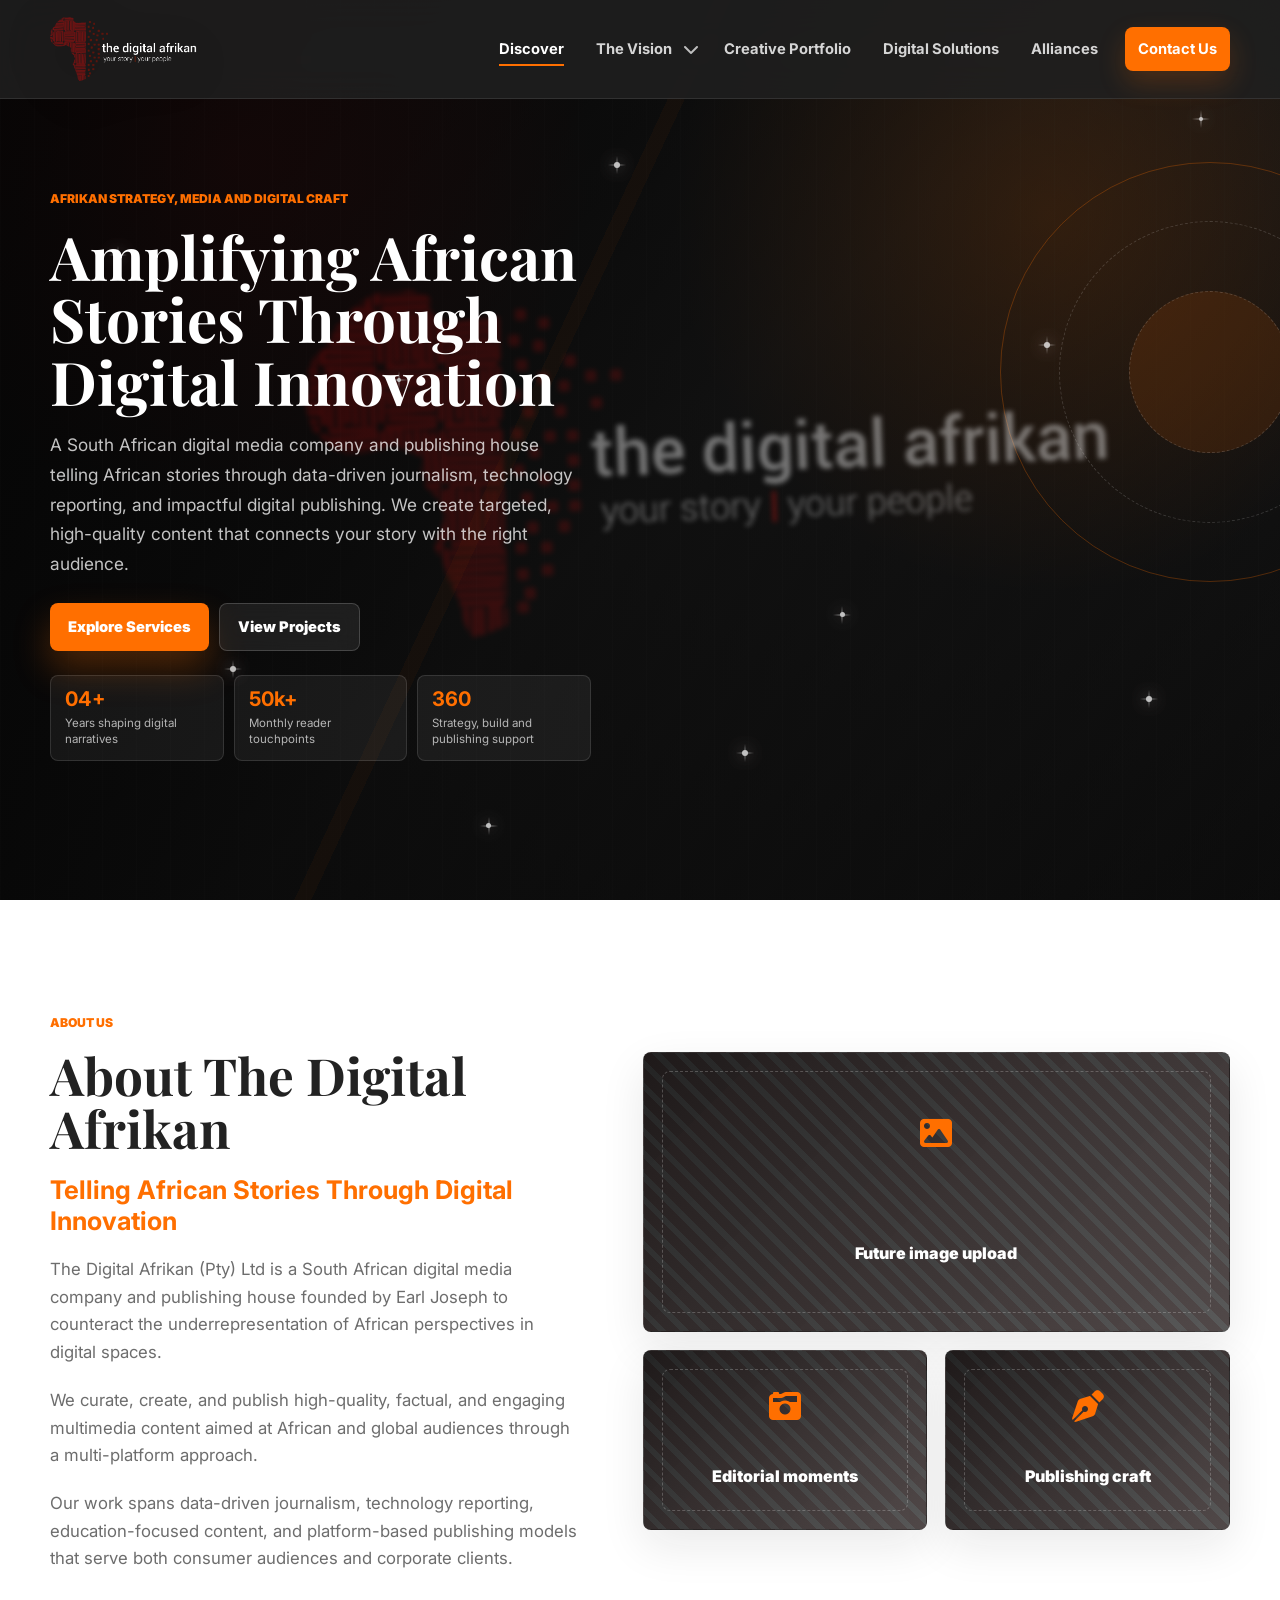
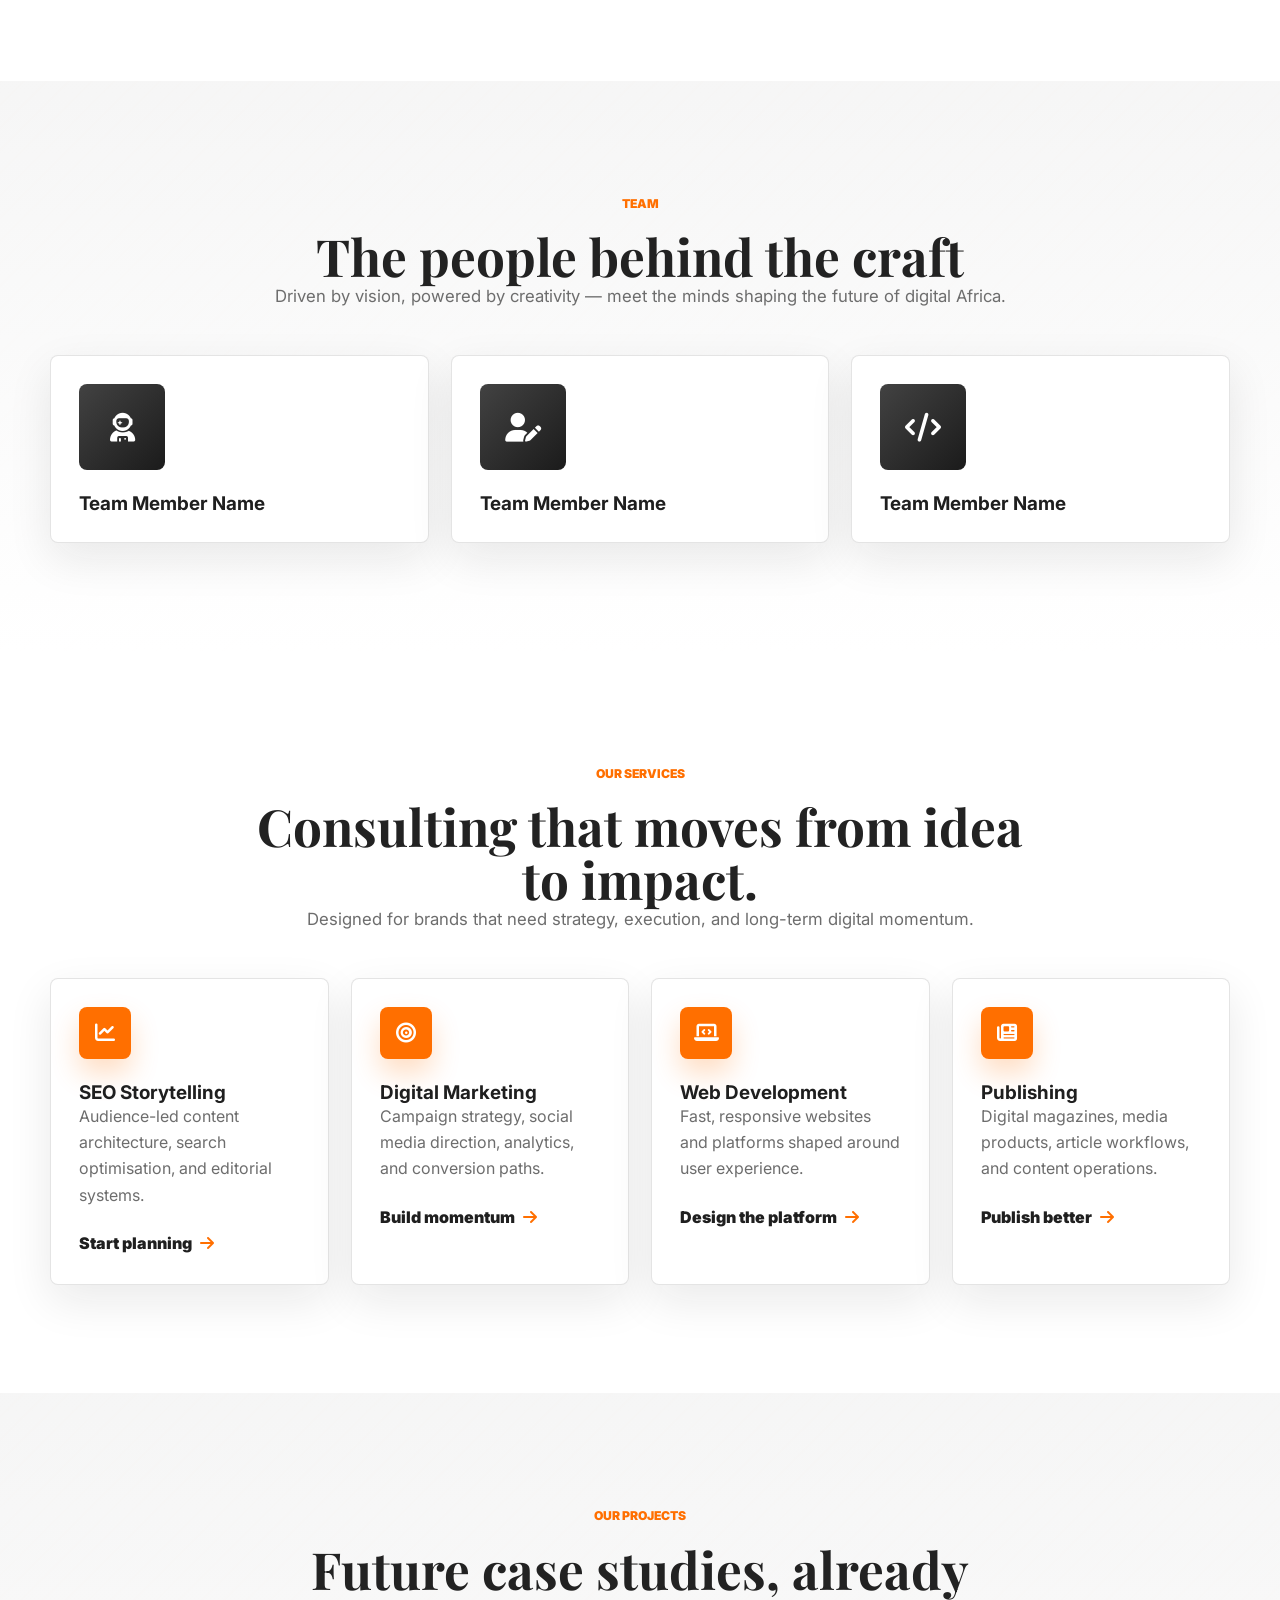
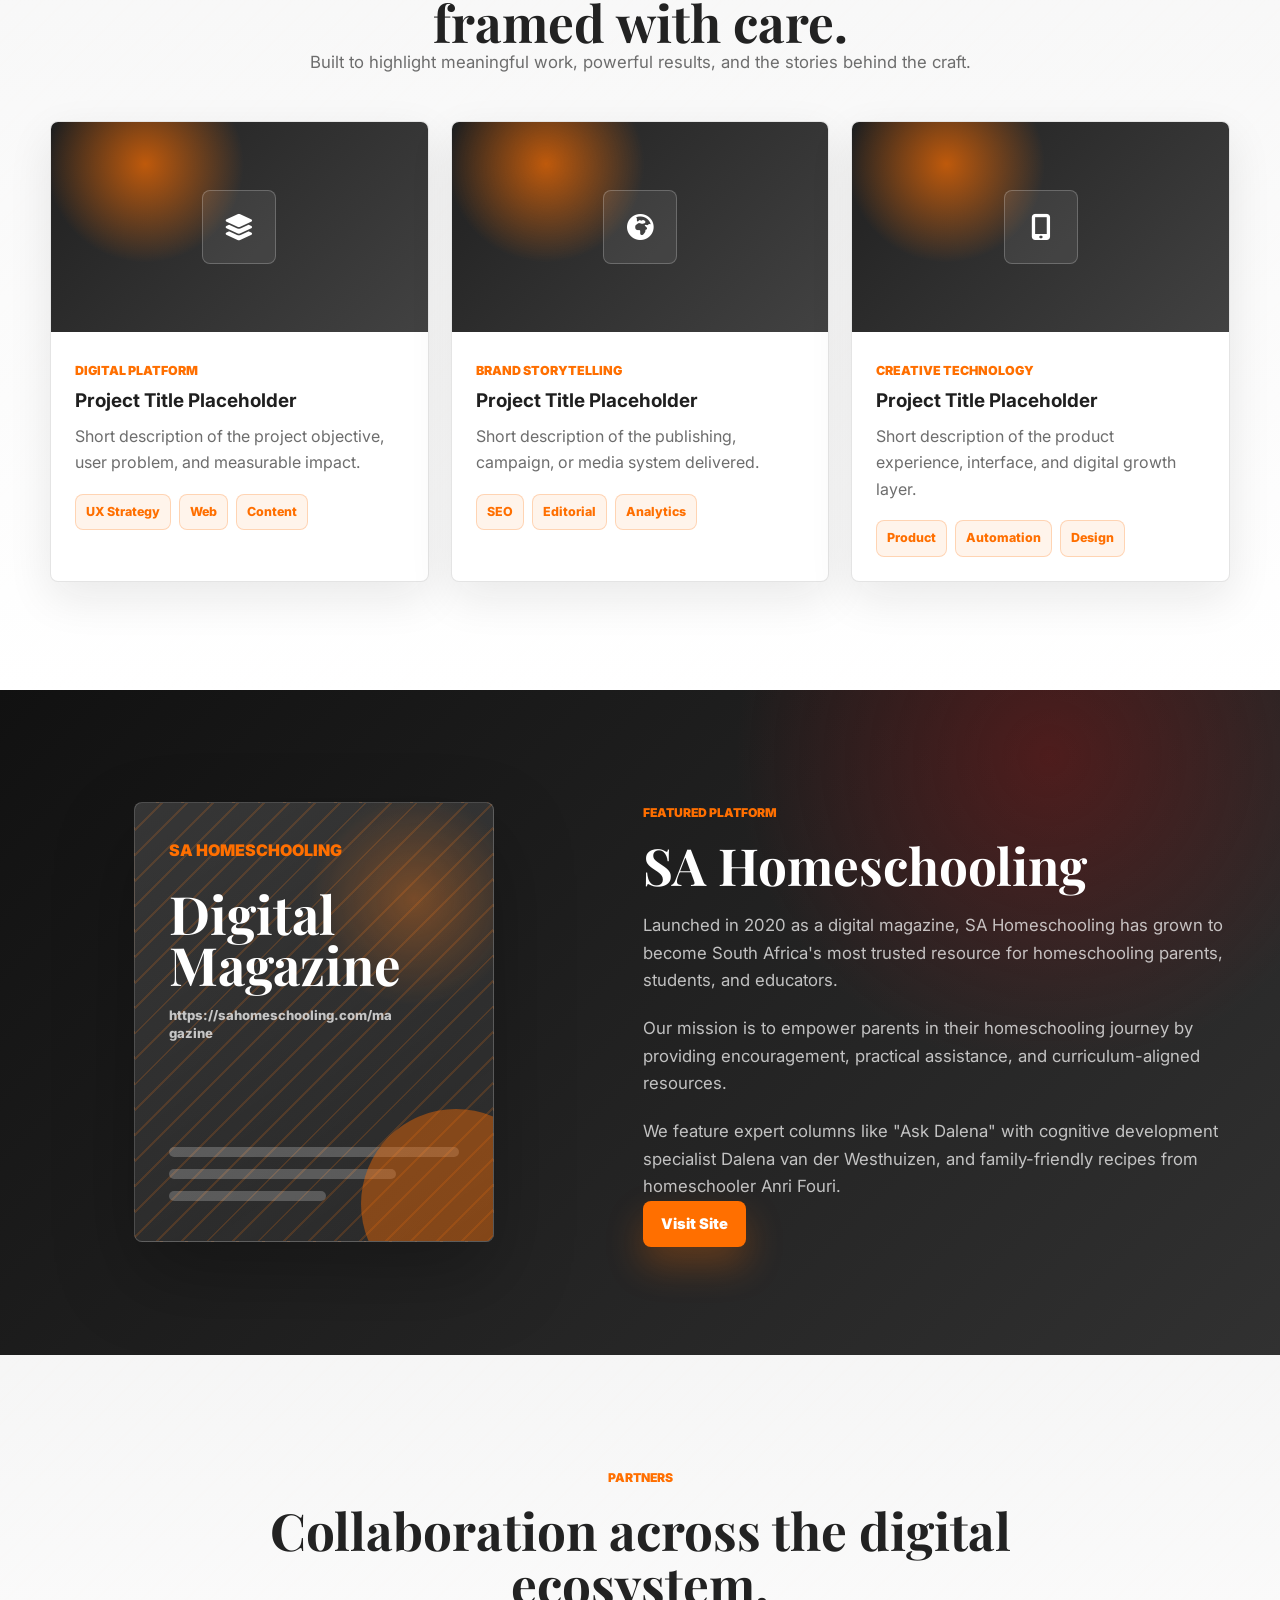
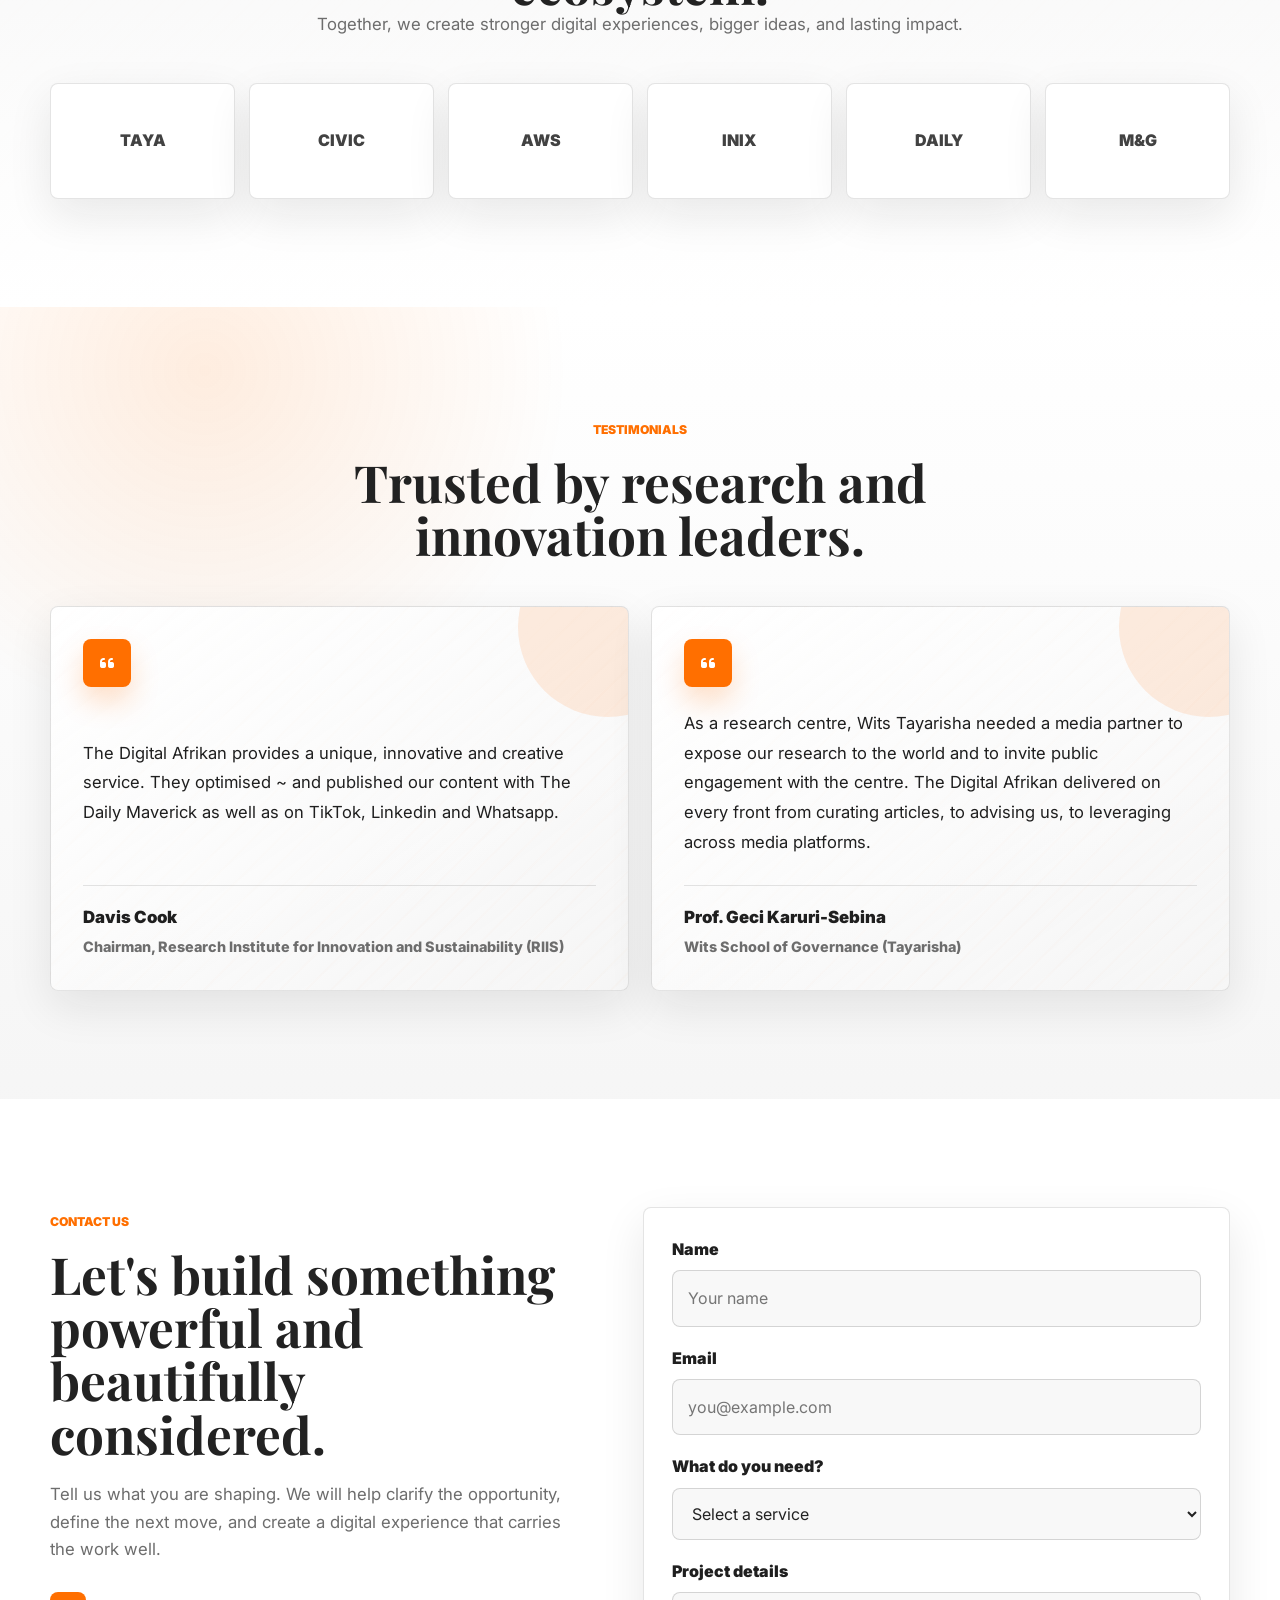
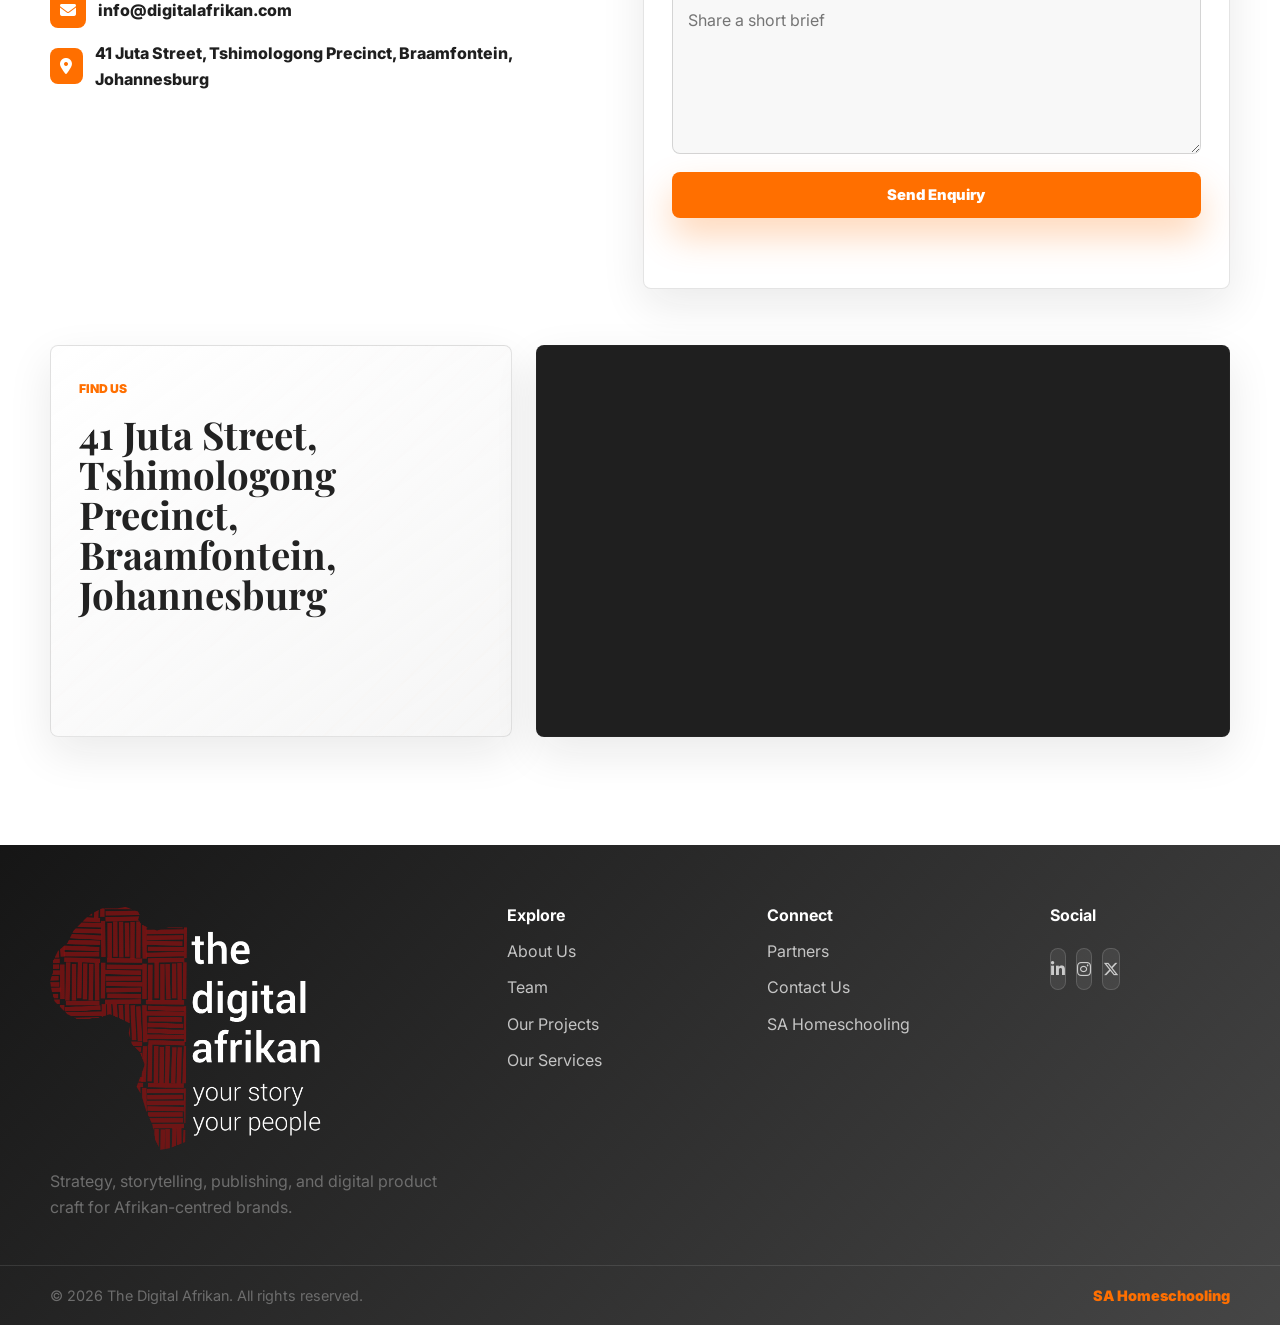
==== commit d0724c3e: "Navigation bar updates" ====
--- a/index.html
+++ b/index.html
@@ -33,9 +33,9 @@
 
             <nav class="site-nav" aria-label="Primary navigation">
                 <ul id="navMenu">
-                    <li><a href="#home" class="nav-link active">Homepage</a></li>
+                    <li><a href="#home" class="nav-link active">Discover</a></li>
                     <li class="nav-item has-dropdown">
-                        <a href="#about" class="nav-link">About Us</a>
+                        <a href="#about" class="nav-link">The Vision</a>
                         <button class="dropdown-toggle" type="button" aria-label="Open About submenu" aria-expanded="false">
                             <i class="fa-solid fa-chevron-down"></i>
                         </button>
@@ -43,9 +43,9 @@
                             <li><a href="#team">Team</a></li>
                         </ul>
                     </li>
-                    <li><a href="#projects" class="nav-link">Projects</a></li>
-                    <li><a href="#services" class="nav-link">Services</a></li>
-                    <li><a href="#partners" class="nav-link">Partners &amp; Clients</a></li>
+                    <li><a href="#projects" class="nav-link">Creative Portfolio</a></li>
+                    <li><a href="#services" class="nav-link">Digital Solutions</a></li>
+                    <li><a href="#partners" class="nav-link">Alliances</a></li>
                     <li><a href="#contact" class="nav-link nav-cta">Contact Us</a></li>
                 </ul>
             </nav>
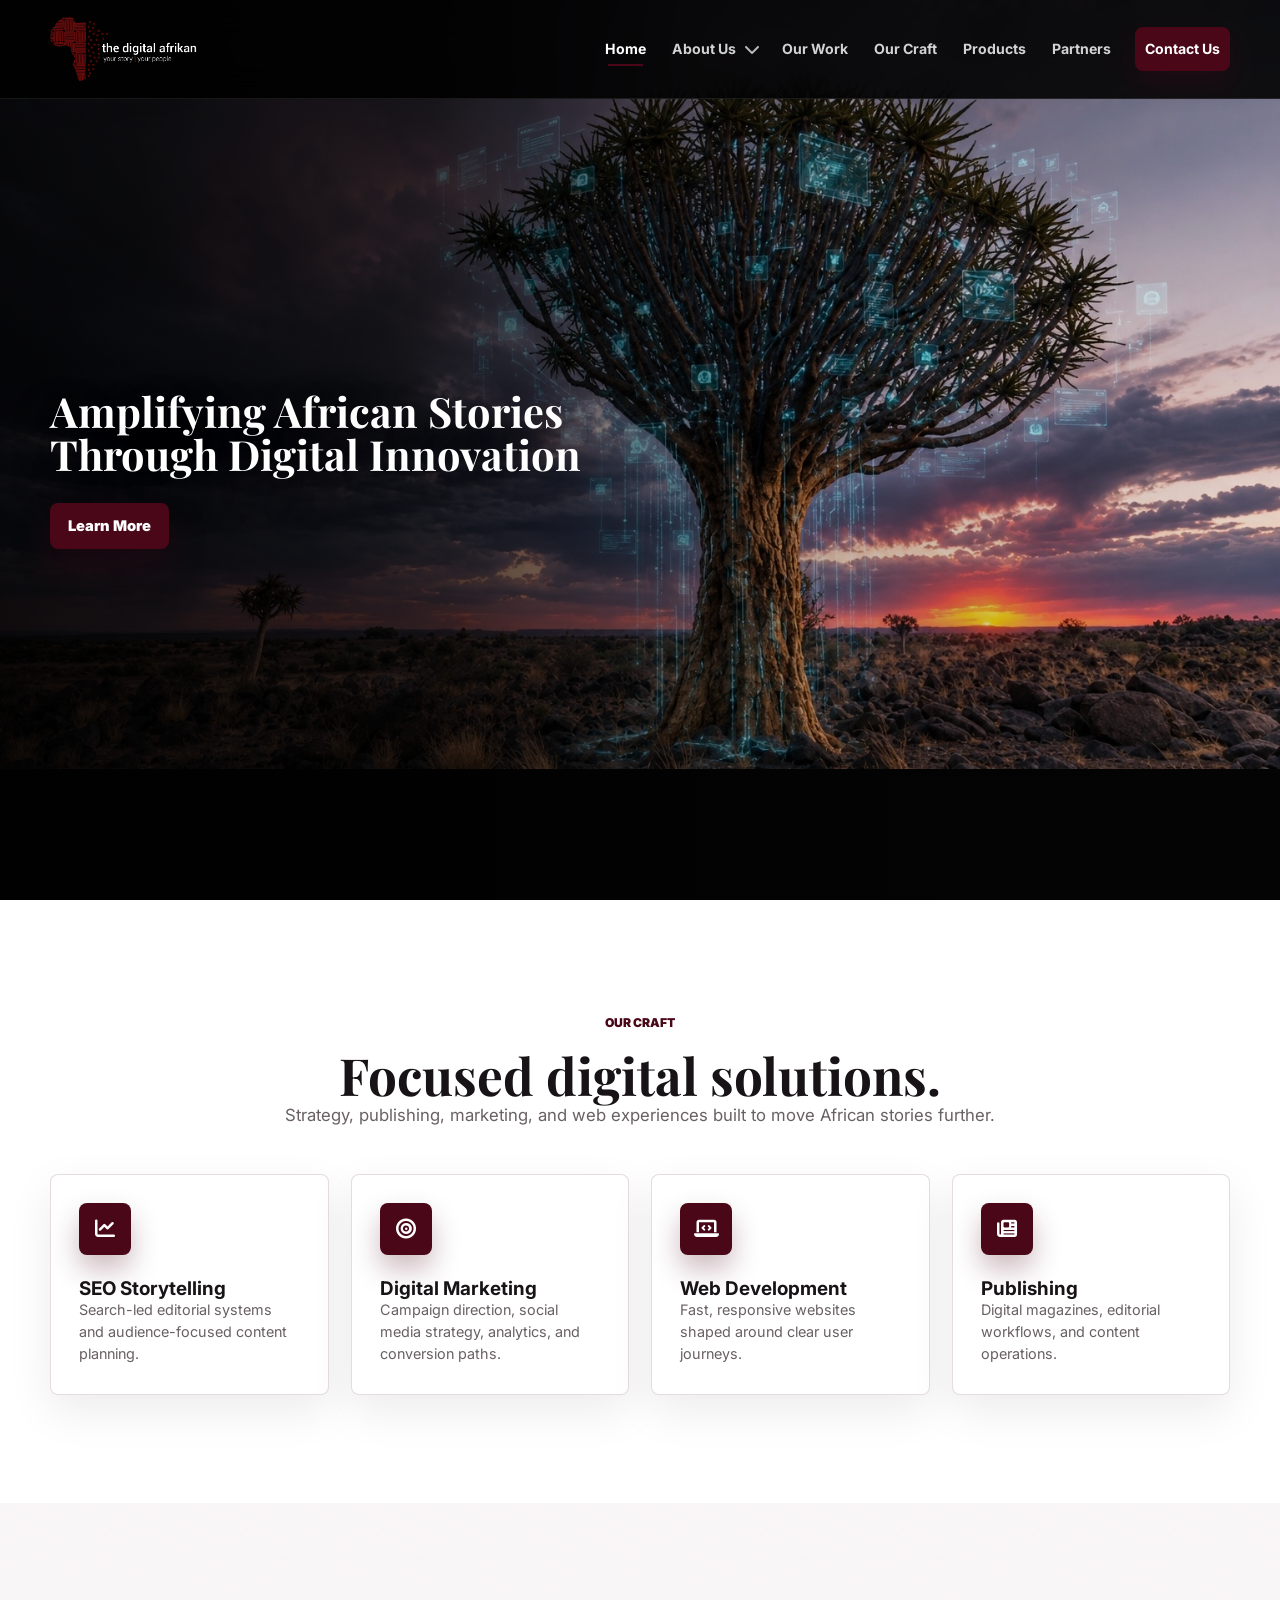
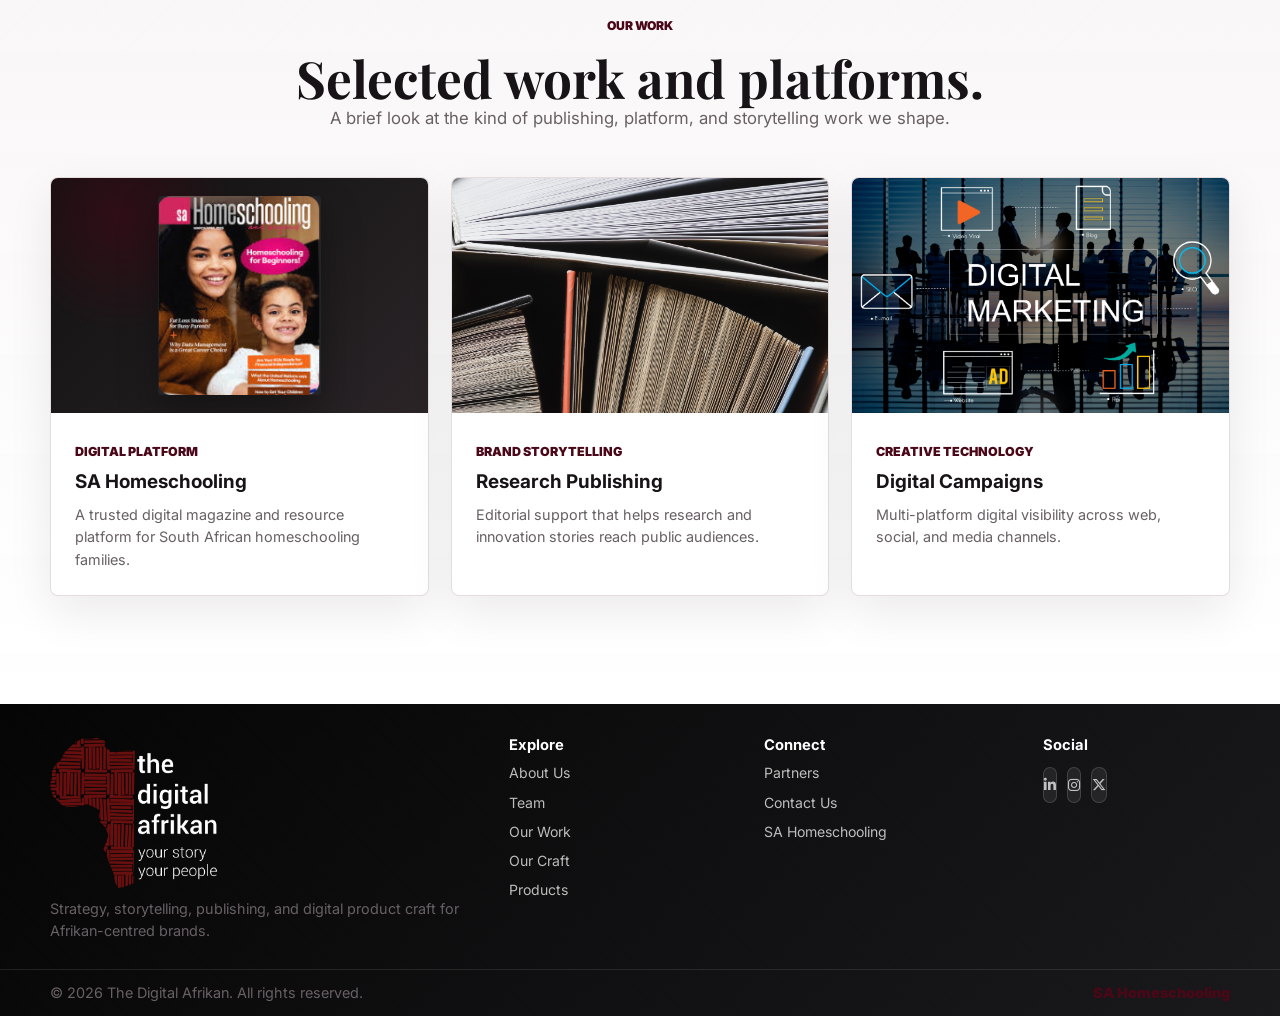
==== commit bf454be9: "updates" ====
--- a/index.html
+++ b/index.html
@@ -3,10 +3,8 @@
 <head>
     <meta charset="UTF-8">
     <meta name="viewport" content="width=device-width, initial-scale=1.0">
-    <meta name="description" content="The Digital Afrikan is a premium Afrikan consulting agency for strategy, digital products, publishing, and brand storytelling.">
-
-    <title>The Digital Afrikan | Digital Consulting Agency</title>
-
+    <meta name="description" content="The Digital Afrikan is a premium Afrikan digital media and publishing company.">
+    <title>The Digital Afrikan | Home</title>
     <link rel="preconnect" href="https://fonts.googleapis.com">
     <link rel="preconnect" href="https://fonts.gstatic.com" crossorigin>
     <link href="https://fonts.googleapis.com/css2?family=Inter:wght@300;400;500;600;700;800;900&family=Playfair+Display:wght@500;600;700&display=swap" rel="stylesheet">
@@ -15,38 +13,31 @@
     <link rel="stylesheet" href="css/responsive.css">
     <script src="main.js" defer></script>
 </head>
-
 <body>
     <a class="skip-link" href="#main">Skip to content</a>
-
     <header class="site-header" id="siteHeader">
         <div class="container header-container">
-            <a href="#home" class="brand" aria-label="The Digital Afrikan homepage">
+            <a href="index.html" class="brand" aria-label="The Digital Afrikan homepage">
                 <img src="images/tda-logo-landscape-white.png" alt="The Digital Afrikan" class="brand-logo brand-logo-header">
             </a>
-
             <button class="mobile-toggle" id="mobileToggle" type="button" aria-label="Open navigation" aria-expanded="false" aria-controls="navMenu">
-                <span></span>
-                <span></span>
-                <span></span>
+                <span></span><span></span><span></span>
             </button>
-
             <nav class="site-nav" aria-label="Primary navigation">
                 <ul id="navMenu">
-                    <li><a href="#home" class="nav-link active">Discover</a></li>
+                    <li><a href="index.html" class="nav-link active">Home</a></li>
                     <li class="nav-item has-dropdown">
-                        <a href="#about" class="nav-link">The Vision</a>
-                        <button class="dropdown-toggle" type="button" aria-label="Open About submenu" aria-expanded="false">
-                            <i class="fa-solid fa-chevron-down"></i>
-                        </button>
+                        <a href="about.html" class="nav-link">About Us</a>
+                        <button class="dropdown-toggle" type="button" aria-label="Open About submenu" aria-expanded="false"><i class="fa-solid fa-chevron-down"></i></button>
                         <ul class="dropdown-menu" aria-label="About submenu">
-                            <li><a href="#team">Team</a></li>
+                            <li><a href="about.html">About Us</a></li>
+                            <li><a href="team.html">Team</a></li>
                         </ul>
                     </li>
-                    <li><a href="#projects" class="nav-link">Creative Portfolio</a></li>
-                    <li><a href="#services" class="nav-link">Digital Solutions</a></li>
-                    <li><a href="#partners" class="nav-link">Alliances</a></li>
-                    <li><a href="#contact" class="nav-link nav-cta">Contact Us</a></li>
+                    <li><a href="projects.html" class="nav-link">Our Work</a></li>
+                    <li><a href="services.html" class="nav-link">Our Craft</a></li>
+                    <li><a href="products.html" class="nav-link">Products</a></li><li><a href="partners.html" class="nav-link">Partners</a></li>
+                    <li><a href="contact.html" class="nav-link nav-cta">Contact Us</a></li>
                 </ul>
             </nav>
         </div>
@@ -54,134 +45,45 @@
 
     <main id="main">
         <section class="hero section-pattern" id="home">
-            <div class="hero-orbit" aria-hidden="true"></div>
-            <div class="star-field" aria-hidden="true">
-                <span></span>
-                <span></span>
-                <span></span>
-                <span></span>
-                <span></span>
-                <span></span>
-                <span></span>
-                <span></span>
-                <span></span>
-                <span></span>
-            </div>
             <div class="container hero-container">
                 <div class="hero-content reveal">
-                    <span class="eyebrow">Afrikan strategy, media and digital craft</span>
-                    <h1>Amplifying African Stories Through Digital Innovation</h1>
-                    <p>A South African digital media company and publishing house telling African stories through data-driven journalism, technology reporting, and impactful digital publishing. We create targeted, high-quality content that connects your story with the right audience.</p>
-                    <div class="hero-actions">
-                        <a href="#services" class="btn btn-primary">Explore Services</a>
-                        <a href="#projects" class="btn btn-ghost">View Projects</a>
-                    </div>
-                    <div class="hero-metrics" aria-label="Agency highlights">
-                        <div>
-                            <strong>04+</strong>
-                            <span>Years shaping digital narratives</span>
-                        </div>
-                        <div>
-                            <strong>50k+</strong>
-                            <span>Monthly reader touchpoints</span>
-                        </div>
-                        <div>
-                            <strong>360</strong>
-                            <span>Strategy, build and publishing support</span>
-                        </div>
-                    </div>
-                </div>
-
-                <div class="hero-visual hero-logo-space reveal" aria-hidden="true"></div>
-            </div>
-        </section>
-
-        <section class="about-section" id="about">
-            <div class="container split-grid">
-                <div class="section-copy reveal">
-                    <span class="eyebrow">About Us</span>
-                    <h2>About The Digital Afrikan</h2>
-                    <h3 class="section-kicker">Telling African Stories Through Digital Innovation</h3>
-                    <p>The Digital Afrikan (Pty) Ltd is a South African digital media company and publishing house founded by Earl Joseph to counteract the underrepresentation of African perspectives in digital spaces.</p>
-                    <p>We curate, create, and publish high-quality, factual, and engaging multimedia content aimed at African and global audiences through a multi-platform approach.</p>
-                    <p>Our work spans data-driven journalism, technology reporting, education-focused content, and platform-based publishing models that serve both consumer audiences and corporate clients.</p>
-                </div>
-
-                <div class="about-media-grid reveal">
-                    <div class="image-upload-placeholder large-placeholder">
-                        <i class="fa-solid fa-image"></i>
-                        <span>Future image upload</span>
-                    </div>
-                    <div class="image-upload-placeholder">
-                        <i class="fa-solid fa-camera-retro"></i>
-                        <span>Editorial moments</span>
-                    </div>
-                    <div class="image-upload-placeholder">
-                        <i class="fa-solid fa-pen-nib"></i>
-                        <span>Publishing craft</span>
-                    </div>
+                    <h1>
+                        <span>Amplifying African Stories</span>
+                        <span>Through Digital Innovation</span>
+                    </h1>
+                    <a href="about.html" class="btn btn-primary hero-cta">Learn More</a>
                 </div>
             </div>
         </section>
 
-        <section class="team-section section-alt" id="team">
+        <section class="services preview-section" id="services">
             <div class="container">
                 <div class="section-heading reveal">
-                    <span class="eyebrow">Team</span>
-                    <h2>The people behind the craft</h2>
-                    <p>Driven by vision, powered by creativity — meet the minds shaping the future of digital Africa.</p>
+                    <span class="eyebrow">Our Craft</span>
+                    <h2>Focused digital solutions.</h2>
+                    <p>Strategy, publishing, marketing, and web experiences built to move African stories further.</p>
                 </div>
-
-                <div class="team-grid">
-                    <article class="team-card reveal">
-                        <div class="avatar-placeholder"><i class="fa-solid fa-user-astronaut"></i></div>
-                        <h3>Team Member Name</h3>
-                    </article>
-                    <article class="team-card reveal">
-                        <div class="avatar-placeholder"><i class="fa-solid fa-user-pen"></i></div>
-                        <h3>Team Member Name</h3>
-                    </article>
-                    <article class="team-card reveal">
-                        <div class="avatar-placeholder"><i class="fa-solid fa-code"></i></div>
-                        <h3>Team Member Name</h3>
-                    </article>
-                </div>
-            </div>
-        </section>
-
-        <section class="services" id="services">
-            <div class="container">
-                <div class="section-heading reveal">
-                    <span class="eyebrow">Our Services</span>
-                    <h2>Consulting that moves from idea to impact.</h2>
-                    <p>Designed for brands that need strategy, execution, and long-term digital momentum.</p>
-                </div>
-
                 <div class="services-grid">
-                    <article class="service-card reveal">
+                    <a href="services.html" class="service-card card-link reveal">
                         <i class="fa-solid fa-chart-line service-icon"></i>
                         <h3>SEO Storytelling</h3>
-                        <p>Audience-led content architecture, search optimisation, and editorial systems.</p>
-                        <a href="#contact">Start planning <i class="fa-solid fa-arrow-right"></i></a>
-                    </article>
-                    <article class="service-card reveal">
+                        <p>Search-led editorial systems and audience-focused content planning.</p>
+                    </a>
+                    <a href="services.html" class="service-card card-link reveal">
                         <i class="fa-solid fa-bullseye service-icon"></i>
                         <h3>Digital Marketing</h3>
-                        <p>Campaign strategy, social media direction, analytics, and conversion paths.</p>
-                        <a href="#contact">Build momentum <i class="fa-solid fa-arrow-right"></i></a>
-                    </article>
-                    <article class="service-card reveal">
+                        <p>Campaign direction, social media strategy, analytics, and conversion paths.</p>
+                    </a>
+                    <a href="services.html" class="service-card card-link reveal">
                         <i class="fa-solid fa-laptop-code service-icon"></i>
                         <h3>Web Development</h3>
-                        <p>Fast, responsive websites and platforms shaped around user experience.</p>
-                        <a href="#contact">Design the platform <i class="fa-solid fa-arrow-right"></i></a>
-                    </article>
-                    <article class="service-card reveal">
+                        <p>Fast, responsive websites shaped around clear user journeys.</p>
+                    </a>
+                    <a href="services.html" class="service-card card-link reveal">
                         <i class="fa-solid fa-newspaper service-icon"></i>
                         <h3>Publishing</h3>
-                        <p>Digital magazines, media products, article workflows, and content operations.</p>
-                        <a href="#contact">Publish better <i class="fa-solid fa-arrow-right"></i></a>
-                    </article>
+                        <p>Digital magazines, editorial workflows, and content operations.</p>
+                    </a>
                 </div>
             </div>
         </section>
@@ -189,215 +91,66 @@
         <section class="projects-section section-alt" id="projects">
             <div class="container">
                 <div class="section-heading reveal">
-                    <span class="eyebrow">Our Projects</span>
-                    <h2>Future case studies, already framed with care.</h2>
-                    <p>Built to highlight meaningful work, powerful results, and the stories behind the craft.</p>
+                    <span class="eyebrow">Our Work</span>
+                    <h2>Selected work and platforms.</h2>
+                    <p>A brief look at the kind of publishing, platform, and storytelling work we shape.</p>
                 </div>
-
                 <div class="projects-grid">
-                    <article class="project-card reveal">
-                        <div class="project-image-placeholder">
-                            <i class="fa-solid fa-layer-group"></i>
-                        </div>
+                    <a href="projects.html" class="project-card card-link reveal">
+                        <div class="project-image-placeholder project-image-contain"><img src="images/project-sa-homeschooling.png" alt="SA Homeschooling magazine cover"></div>
                         <div class="project-content">
                             <span>Digital Platform</span>
-                            <h3>Project Title Placeholder</h3>
-                            <p>Short description of the project objective, user problem, and measurable impact.</p>
-                            <div class="tag-row">
-                                <span>UX Strategy</span>
-                                <span>Web</span>
-                                <span>Content</span>
-                            </div>
+                            <h3>SA Homeschooling</h3>
+                            <p>A trusted digital magazine and resource platform for South African homeschooling families.</p>
                         </div>
-                    </article>
-                    <article class="project-card reveal">
-                        <div class="project-image-placeholder">
-                            <i class="fa-solid fa-globe-africa"></i>
-                        </div>
+                    </a>
+                    <a href="projects.html" class="project-card card-link reveal">
+                        <div class="project-image-placeholder"><img src="images/project-research-publishing.jpg" alt="Open books and printed pages"></div>
                         <div class="project-content">
                             <span>Brand Storytelling</span>
-                            <h3>Project Title Placeholder</h3>
-                            <p>Short description of the publishing, campaign, or media system delivered.</p>
-                            <div class="tag-row">
-                                <span>SEO</span>
-                                <span>Editorial</span>
-                                <span>Analytics</span>
-                            </div>
+                            <h3>Research Publishing</h3>
+                            <p>Editorial support that helps research and innovation stories reach public audiences.</p>
                         </div>
-                    </article>
-                    <article class="project-card reveal">
-                        <div class="project-image-placeholder">
-                            <i class="fa-solid fa-mobile-screen-button"></i>
-                        </div>
+                    </a>
+                    <a href="projects.html" class="project-card card-link reveal">
+                        <div class="project-image-placeholder"><img src="images/project-digital-campaigns.jpg" alt="Digital marketing strategy and campaign icons"></div>
                         <div class="project-content">
                             <span>Creative Technology</span>
-                            <h3>Project Title Placeholder</h3>
-                            <p>Short description of the product experience, interface, and digital growth layer.</p>
-                            <div class="tag-row">
-                                <span>Product</span>
-                                <span>Automation</span>
-                                <span>Design</span>
-                            </div>
+                            <h3>Digital Campaigns</h3>
+                            <p>Multi-platform digital visibility across web, social, and media channels.</p>
                         </div>
-                    </article>
+                    </a>
                 </div>
             </div>
         </section>
 
-        <section class="product-section" id="product">
-            <div class="container product-container">
-                <div class="product-visual reveal">
-                    <a href="https://sahomeschooling.com/magazine" class="magazine-frame" target="_blank" rel="noopener" aria-label="Open the SA Homeschooling magazine">
-                        <span>SA Homeschooling</span>
-                        <strong>Digital Magazine</strong>
-                        <small>https://sahomeschooling.com/magazine</small>
-                        <div class="magazine-lines" aria-hidden="true">
-                            <span></span>
-                            <span></span>
-                            <span></span>
-                        </div>
-                    </a>
-                </div>
-
-                <div class="section-copy reveal">
-                    <span class="eyebrow">Featured Platform</span>
-                    <h2>SA Homeschooling</h2>
-                    <p>Launched in 2020 as a digital magazine, SA Homeschooling has grown to become South Africa's most trusted resource for homeschooling parents, students, and educators.</p>
-                    <p>Our mission is to empower parents in their homeschooling journey by providing encouragement, practical assistance, and curriculum-aligned resources.</p>
-                    <p>We feature expert columns like "Ask Dalena" with cognitive development specialist Dalena van der Westhuizen, and family-friendly recipes from homeschooler Anri Fouri.</p>
-                    <a href="https://sahomeschooling.com/" class="btn btn-primary" target="_blank" rel="noopener">Visit Site</a>
-                </div>
-            </div>
-        </section>
-
-        <section class="partners-section section-alt" id="partners">
-            <div class="container">
-                <div class="section-heading reveal">
-                    <span class="eyebrow">Partners</span>
-                    <h2>Collaboration across the digital ecosystem.</h2>
-                    <p>Together, we create stronger digital experiences, bigger ideas, and lasting impact.</p>
-                </div>
-                <div class="partners-logos">
-                    <a href="#contact" class="partner-card reveal">TAYA</a>
-                    <a href="#contact" class="partner-card reveal">CIVIC</a>
-                    <a href="#contact" class="partner-card reveal">AWS</a>
-                    <a href="#contact" class="partner-card reveal">INIX</a>
-                    <a href="#contact" class="partner-card reveal">DAILY</a>
-                    <a href="#contact" class="partner-card reveal">M&amp;G</a>
-                </div>
-            </div>
-        </section>
-
-        <section class="testimonials-section" id="testimonials">
-            <div class="container">
-                <div class="section-heading reveal">
-                    <span class="eyebrow">Testimonials</span>
-                    <h2>Trusted by research and innovation leaders.</h2>
-                </div>
-
-                <div class="testimonials-grid">
-                    <article class="testimonial-card reveal">
-                        <div class="quote-mark" aria-hidden="true"><i class="fa-solid fa-quote-left"></i></div>
-                        <p>The Digital Afrikan provides a unique, innovative and creative service. They optimised ~ and published our content with The Daily Maverick as well as on TikTok, Linkedin and Whatsapp.</p>
-                        <div class="testimonial-person">
-                            <strong>Davis Cook</strong>
-                            <span>Chairman, Research Institute for Innovation and Sustainability (RIIS)</span>
-                        </div>
-                    </article>
-                    <article class="testimonial-card reveal">
-                        <div class="quote-mark" aria-hidden="true"><i class="fa-solid fa-quote-left"></i></div>
-                        <p>As a research centre, Wits Tayarisha needed a media partner to expose our research to the world and to invite public engagement with the centre. The Digital Afrikan delivered on every front from curating articles, to advising us, to leveraging across media platforms.</p>
-                        <div class="testimonial-person">
-                            <strong>Prof. Geci Karuri-Sebina</strong>
-                            <span>Wits School of Governance (Tayarisha)</span>
-                        </div>
-                    </article>
-                </div>
-            </div>
-        </section>
-
-        <section class="contact-section" id="contact">
-            <div class="container contact-grid">
-                <div class="section-copy reveal">
-                    <span class="eyebrow">Contact Us</span>
-                    <h2>Let's build something powerful and beautifully considered.</h2>
-                    <p>Tell us what you are shaping. We will help clarify the opportunity, define the next move, and create a digital experience that carries the work well.</p>
-                    <div class="contact-points">
-                        <a href="mailto:info@digitalafrikan.com"><i class="fa-solid fa-envelope"></i> info@digitalafrikan.com</a>
-                        <a href="#map"><i class="fa-solid fa-location-dot"></i> 41 Juta Street, Tshimologong Precinct, Braamfontein, Johannesburg</a>
-                    </div>
-                </div>
-
-                <form class="contact-form reveal" id="contactForm" novalidate>
-                    <div class="form-row">
-                        <label for="name">Name</label>
-                        <input type="text" id="name" name="name" placeholder="Your name" required>
-                        <small class="error-message">Please enter your name.</small>
-                    </div>
-                    <div class="form-row">
-                        <label for="email">Email</label>
-                        <input type="email" id="email" name="email" placeholder="you@example.com" required>
-                        <small class="error-message">Please enter a valid email address.</small>
-                    </div>
-                    <div class="form-row">
-                        <label for="service">What do you need?</label>
-                        <select id="service" name="service" required>
-                            <option value="">Select a service</option>
-                            <option>Strategy Consulting</option>
-                            <option>Digital Marketing</option>
-                            <option>Web Development</option>
-                            <option>Publishing Support</option>
-                        </select>
-                        <small class="error-message">Please select a service.</small>
-                    </div>
-                    <div class="form-row">
-                        <label for="message">Project details</label>
-                        <textarea id="message" name="message" rows="5" placeholder="Share a short brief" required></textarea>
-                        <small class="error-message">Please share a few details.</small>
-                    </div>
-                    <button type="submit" class="btn btn-primary form-submit">Send Enquiry</button>
-                    <p class="form-status" id="formStatus" role="status" aria-live="polite"></p>
-                </form>
-            </div>
-            <div class="container map-container reveal" id="map">
-                <div class="map-copy">
-                    <span class="eyebrow">Find Us</span>
-                    <h2>41 Juta Street, Tshimologong Precinct, Braamfontein, Johannesburg</h2>
-                </div>
-                <div class="map-frame">
-                    <iframe title="Map showing 41 Juta Street, Tshimologong Precinct, Braamfontein, Johannesburg" src="https://www.google.com/maps?q=41%20Juta%20Street%2C%20Tshimologong%20Precinct%2C%20Braamfontein%2C%20Johannesburg&output=embed" loading="lazy" referrerpolicy="no-referrer-when-downgrade"></iframe>
-                </div>
-            </div>
-        </section>
     </main>
 
     <footer class="site-footer">
         <div class="container footer-grid">
             <div>
-                <a href="#home" class="brand footer-brand">
-                    <img src="images/tda-logo-stacked-white.png" alt="The Digital Afrikan" class="brand-logo brand-logo-footer">
-                </a>
+                <a href="index.html" class="brand footer-brand"><img src="images/tda-logo-stacked-white.png" alt="The Digital Afrikan" class="brand-logo brand-logo-footer"></a>
                 <p>Strategy, storytelling, publishing, and digital product craft for Afrikan-centred brands.</p>
             </div>
             <div>
                 <h3>Explore</h3>
-                <a href="#about">About Us</a>
-                <a href="#team">Team</a>
-                <a href="#projects">Our Projects</a>
-                <a href="#services">Our Services</a>
+                <a href="about.html">About Us</a>
+                <a href="team.html">Team</a>
+                <a href="projects.html">Our Work</a>
+                <a href="services.html">Our Craft</a><a href="products.html">Products</a>
             </div>
             <div>
                 <h3>Connect</h3>
-                <a href="#partners">Partners</a>
-                <a href="#contact">Contact Us</a>
+                <a href="partners.html">Partners</a>
+                <a href="contact.html">Contact Us</a>
                 <a href="https://sahomeschooling.com/magazine" target="_blank" rel="noopener">SA Homeschooling</a>
             </div>
             <div>
                 <h3>Social</h3>
                 <div class="social-links" aria-label="Social links">
-                    <a href="#contact" aria-label="LinkedIn"><i class="fa-brands fa-linkedin-in"></i></a>
-                    <a href="#contact" aria-label="Instagram"><i class="fa-brands fa-instagram"></i></a>
-                    <a href="#contact" aria-label="X"><i class="fa-brands fa-x-twitter"></i></a>
+                    <a href="contact.html" aria-label="LinkedIn"><i class="fa-brands fa-linkedin-in"></i></a>
+                    <a href="contact.html" aria-label="Instagram"><i class="fa-brands fa-instagram"></i></a>
+                    <a href="contact.html" aria-label="X"><i class="fa-brands fa-x-twitter"></i></a>
                 </div>
             </div>
         </div>
--- a/css/style.css
+++ b/css/style.css
@@ -1,16 +1,19 @@
 :root {
-    --primary: #424242;
-    --primary-deep: #1f1f1f;
-    --accent: #ff6f00;
-    --accent-dark: #ce5700;
-    --dark: #111111;
-    --light: #f5f5f5;
+    --primary: #171316;
+    --primary-deep: #050405;
+    --accent: #4a0718;
+    --accent-bright: #6f1029;
+    --accent-dark: #2b030d;
+    --dark: #000000;
+    --light: #f8f5f6;
     --paper: #ffffff;
-    --muted: #6d6d6d;
-    --text: #222222;
-    --line: rgba(66, 66, 66, 0.14);
-    --shadow: 0 24px 70px rgba(17, 17, 17, 0.14);
-    --shadow-soft: 0 16px 45px rgba(17, 17, 17, 0.09);
+    --surface: #ffffff;
+    --surface-soft: #f7f3f4;
+    --muted: #686064;
+    --text: #171316;
+    --line: rgba(74, 7, 24, 0.14);
+    --shadow: 0 24px 70px rgba(23, 19, 22, 0.14);
+    --shadow-soft: 0 16px 45px rgba(23, 19, 22, 0.08);
     --radius: 8px;
     --transition: 260ms ease;
 }
@@ -28,13 +31,19 @@
 
 body {
     font-family: "Inter", sans-serif;
-    background: var(--paper);
+    background:
+        radial-gradient(circle at 10% 4%, rgba(74, 7, 24, 0.08), transparent 28%),
+        var(--paper);
     color: var(--text);
     line-height: 1.65;
     overflow-x: hidden;
 }
 
 body.nav-open {
+    overflow: hidden;
+}
+
+body.modal-open {
     overflow: hidden;
 }
 
@@ -82,7 +91,7 @@
     inset: 0 0 auto;
     z-index: 1000;
     padding: 12px 0;
-    background: rgba(31, 31, 31, 0.88);
+    background: rgba(0, 0, 0, 0.88);
     color: white;
     backdrop-filter: blur(18px);
     border-bottom: 1px solid rgba(255, 255, 255, 0.09);
@@ -91,7 +100,7 @@
 
 .site-header.scrolled {
     padding: 8px 0;
-    background: rgba(17, 17, 17, 0.94);
+    background: rgba(0, 0, 0, 0.95);
     box-shadow: 0 18px 50px rgba(0, 0, 0, 0.22);
 }
 
@@ -119,14 +128,14 @@
 
 .brand-logo-header {
     height: clamp(46px, 5vw, 64px);
-    max-width: min(360px, 35vw);
+    max-width: min(310px, 30vw);
     filter: drop-shadow(0 14px 24px rgba(0, 0, 0, 0.28));
 }
 
 .brand-logo-footer {
     height: auto;
-    width: min(100%, 285px);
-    max-height: 255px;
+    width: min(100%, 190px);
+    max-height: 150px;
 }
 
 .site-nav ul {
@@ -143,9 +152,9 @@
     display: inline-flex;
     align-items: center;
     min-height: 42px;
-    padding: 10px 13px;
+    padding: 10px 10px;
     color: rgba(255, 255, 255, 0.82);
-    font-size: 0.92rem;
+    font-size: 0.88rem;
     font-weight: 700;
     transition: color var(--transition), transform var(--transition);
 }
@@ -183,7 +192,7 @@
     color: white;
     background: var(--accent);
     border-radius: var(--radius);
-    box-shadow: 0 12px 28px rgba(255, 111, 0, 0.2);
+    box-shadow: 0 12px 28px rgba(74, 7, 24, 0.28);
 }
 
 .nav-cta::after {
@@ -192,13 +201,17 @@
 
 .nav-cta:hover {
     transform: translateY(-2px);
-    background: #ff7d1a;
+    background: var(--accent-bright);
 }
 
 .has-dropdown {
     position: relative;
     display: flex;
     align-items: center;
+}
+
+.has-dropdown .nav-link {
+    white-space: nowrap;
 }
 
 .dropdown-toggle {
@@ -224,8 +237,9 @@
     position: absolute;
     top: calc(100% + 14px);
     left: 0;
-    min-width: 170px;
-    display: grid;
+    min-width: 150px;
+    display: grid;
+    grid-template-columns: 1fr;
     gap: 4px;
     padding: 10px;
     background: rgba(17, 17, 17, 0.96);
@@ -236,6 +250,21 @@
     visibility: hidden;
     transform: translateY(10px);
     transition: opacity var(--transition), transform var(--transition), visibility var(--transition);
+}
+
+.site-nav .dropdown-menu {
+    display: grid;
+    align-items: stretch;
+    gap: 4px;
+}
+
+.dropdown-menu li {
+    display: block;
+}
+
+.dropdown-menu a {
+    width: 100%;
+    white-space: nowrap;
 }
 
 .has-dropdown:hover .dropdown-menu,
@@ -283,8 +312,8 @@
 
 .section-alt {
     background:
-        linear-gradient(180deg, rgba(245, 245, 245, 0.92), rgba(255, 255, 255, 0.98)),
-        repeating-linear-gradient(135deg, rgba(255, 111, 0, 0.06) 0 2px, transparent 2px 16px);
+        linear-gradient(180deg, rgba(248, 245, 246, 0.95), rgba(255, 255, 255, 0.98)),
+        repeating-linear-gradient(135deg, rgba(74, 7, 24, 0.045) 0 2px, transparent 2px 16px);
 }
 
 .section-pattern::before {
@@ -294,64 +323,64 @@
     pointer-events: none;
     opacity: 0.14;
     background-image:
-        linear-gradient(30deg, transparent 45%, rgba(255, 111, 0, 0.55) 46%, rgba(255, 111, 0, 0.55) 48%, transparent 49%),
+        linear-gradient(30deg, transparent 45%, rgba(74, 7, 24, 0.68) 46%, rgba(74, 7, 24, 0.68) 48%, transparent 49%),
         linear-gradient(150deg, transparent 45%, rgba(255, 255, 255, 0.4) 46%, rgba(255, 255, 255, 0.4) 48%, transparent 49%);
     background-size: 70px 70px;
 }
 
 .hero {
-    min-height: 100vh;
+    min-height: max(100vh, 60.05vw);
     display: grid;
     align-items: center;
-    padding: 150px 0 105px;
+    padding: 150px 0 112px;
     color: white;
     overflow: hidden;
     background:
-        linear-gradient(90deg, rgba(5, 5, 5, 0.88) 0%, rgba(5, 5, 5, 0.68) 46%, rgba(5, 5, 5, 0.42) 100%),
-        radial-gradient(circle at 18% 18%, rgba(141, 18, 18, 0.45), transparent 28%),
-        radial-gradient(circle at 82% 24%, rgba(255, 111, 0, 0.28), transparent 30%),
-        linear-gradient(135deg, #050505 0%, #242424 52%, #111111 100%);
+        linear-gradient(90deg, rgba(0, 0, 0, 0.86) 0%, rgba(0, 0, 0, 0.68) 35%, rgba(0, 0, 0, 0.22) 66%, rgba(0, 0, 0, 0.08) 100%),
+        url("../images/tda-digital-tree-hero-full.jpg");
+    background-color: #050405;
+    background-position: center, center top;
+    background-repeat: no-repeat;
+    background-size: cover, 100% auto;
 }
 
 .hero::after {
     content: "";
+    display: none;
     position: absolute;
-    right: -6vw;
-    top: 50%;
-    width: min(1080px, 82vw);
-    aspect-ratio: 2.3 / 1;
-    transform: translateY(-50%) rotate(-2deg);
-    opacity: 0.42;
-    background-image: url("../images/tda-logo-landscape-white.png");
-    background-repeat: no-repeat;
-    background-position: center;
-    background-size: contain;
-    filter: blur(2.6px) saturate(1.18) contrast(1.08);
-    mix-blend-mode: lighten;
+    inset: 0;
+    opacity: 0.3;
+    background:
+        linear-gradient(90deg, transparent 0 43%, rgba(74, 7, 24, 0.32) 43.3%, transparent 44.2%),
+        linear-gradient(90deg, transparent 0 65%, rgba(255, 255, 255, 0.08) 65.2%, transparent 65.8%);
     pointer-events: none;
+    animation: heroSignalSweep 7.5s ease-in-out infinite;
 }
 
 .hero::before {
     content: "";
+    display: none;
     position: absolute;
     inset: 0;
     pointer-events: none;
-    opacity: 0.22;
+    opacity: 0.28;
     background:
-        linear-gradient(115deg, transparent 0 42%, rgba(255, 111, 0, 0.18) 42% 43%, transparent 43% 100%),
-        repeating-linear-gradient(90deg, rgba(255, 255, 255, 0.04) 0 1px, transparent 1px 34px);
-    animation: patternGlide 16s linear infinite;
+        radial-gradient(circle at 16% 42%, rgba(74, 7, 24, 0.34), transparent 20%),
+        repeating-linear-gradient(90deg, rgba(255, 255, 255, 0.035) 0 1px, transparent 1px 34px),
+        repeating-linear-gradient(0deg, rgba(255, 255, 255, 0.025) 0 1px, transparent 1px 42px);
+    animation: patternGlide 18s linear infinite;
 }
 
 .hero-orbit {
     position: absolute;
-    right: -140px;
-    top: 18%;
-    width: 420px;
-    height: 420px;
-    border: 1px solid rgba(255, 111, 0, 0.28);
+    left: 44%;
+    top: 12%;
+    width: 520px;
+    height: 520px;
+    border: 1px solid rgba(255, 255, 255, 0.12);
     border-radius: 50%;
-    animation: spinSlow 24s linear infinite;
+    opacity: 0.58;
+    animation: spinSlow 24s linear infinite, orbitPulse 5.8s ease-in-out infinite;
 }
 
 .hero-orbit::before,
@@ -365,7 +394,51 @@
 
 .hero-orbit::after {
     inset: 128px;
-    background: rgba(255, 111, 0, 0.12);
+    background: radial-gradient(circle, rgba(255, 255, 255, 0.08), rgba(74, 7, 24, 0.16));
+}
+
+.color-stream {
+    position: absolute;
+    inset: 0;
+    pointer-events: none;
+    overflow: hidden;
+}
+
+.color-stream span {
+    position: absolute;
+    width: min(58vw, 760px);
+    height: 2px;
+    border-radius: 999px;
+    opacity: 0.42;
+    filter: blur(0.4px);
+    background: linear-gradient(90deg, transparent, rgba(255, 255, 255, 0.72), rgba(74, 7, 24, 0.84), transparent);
+    box-shadow: 0 0 26px rgba(74, 7, 24, 0.34);
+    animation: colorStream 9s ease-in-out infinite;
+}
+
+.color-stream span:nth-child(1) {
+    left: -18%;
+    top: 24%;
+}
+
+.color-stream span:nth-child(2) {
+    left: 24%;
+    top: 52%;
+    animation-delay: 1.8s;
+    background: linear-gradient(90deg, transparent, rgba(74, 7, 24, 0.78), rgba(255, 255, 255, 0.58), transparent);
+}
+
+.color-stream span:nth-child(3) {
+    left: -12%;
+    bottom: 18%;
+    animation-delay: 3.2s;
+}
+
+.color-stream span:nth-child(4) {
+    right: -18%;
+    top: 72%;
+    animation-delay: 4.6s;
+    background: linear-gradient(90deg, transparent, rgba(255, 255, 255, 0.54), rgba(74, 7, 24, 0.82), transparent);
 }
 
 .star-field {
@@ -380,10 +453,10 @@
     width: 6px;
     height: 6px;
     border-radius: 50%;
-    background: white;
-    box-shadow: 0 0 16px rgba(255, 255, 255, 0.78), 0 0 34px rgba(255, 111, 0, 0.5);
-    opacity: 0.74;
-    animation: starDrift 6s ease-in-out infinite;
+    background: rgba(255, 255, 255, 0.86);
+    box-shadow: 0 0 16px rgba(255, 255, 255, 0.56), 0 0 34px rgba(74, 7, 24, 0.42);
+    opacity: 0.55;
+    animation: starDrift 7s ease-in-out infinite;
 }
 
 .star-field span::before,
@@ -416,6 +489,7 @@
     left: 48%;
     top: 18%;
     animation-delay: 2.2s;
+    background: rgba(74, 7, 24, 0.84);
 }
 
 .star-field span:nth-child(4) {
@@ -428,6 +502,7 @@
     right: 10%;
     bottom: 22%;
     animation-delay: 1.8s;
+    background: rgba(255, 255, 255, 0.78);
 }
 
 .star-field span:nth-child(6) {
@@ -452,6 +527,7 @@
     height: 5px;
     animation-delay: 4.1s;
     animation-duration: 7.2s;
+    background: rgba(74, 7, 24, 0.74);
 }
 
 .star-field span:nth-child(9) {
@@ -476,9 +552,9 @@
     position: relative;
     z-index: 2;
     display: grid;
-    grid-template-columns: minmax(0, 0.92fr) minmax(320px, 1fr);
+    grid-template-columns: minmax(0, 0.54fr) minmax(320px, 0.46fr);
     align-items: center;
-    gap: 52px;
+    text-align: left;
 }
 
 .hero-content {
@@ -508,8 +584,20 @@
 
 h1 {
     max-width: 820px;
-    font-size: clamp(2.35rem, 4.7vw, 4.7rem);
+    font-size: clamp(2.15rem, 4.1vw, 4rem);
     font-weight: 700;
+}
+
+.hero h1 {
+    max-width: none;
+    color: white;
+    font-size: clamp(2.1rem, 3.25vw, 3.55rem);
+    text-shadow: 0 18px 42px rgba(0, 0, 0, 0.72);
+}
+
+.hero h1 span {
+    display: block;
+    white-space: nowrap;
 }
 
 h2 {
@@ -518,7 +606,7 @@
 }
 
 h3 {
-    color: var(--primary-deep);
+    color: var(--text);
     font-size: 1.18rem;
 }
 
@@ -530,18 +618,51 @@
 }
 
 .hero-content p {
-    max-width: 620px;
-    margin-top: 18px;
-    color: rgba(255, 255, 255, 0.76);
+    max-width: 650px;
+    margin: 24px 0 0;
+    color: rgba(255, 255, 255, 0.8);
     font-size: clamp(0.96rem, 1.35vw, 1.08rem);
     line-height: 1.72;
 }
 
-.hero-actions {
+.hero-cta {
+    margin-top: 28px;
+}
+
+.page-hero {
+    min-height: 54vh;
+    display: grid;
+    align-items: end;
+    padding: 154px 0 74px;
+    color: white;
+    overflow: hidden;
+    background:
+        radial-gradient(circle at 72% 22%, rgba(74, 7, 24, 0.46), transparent 30%),
+        linear-gradient(135deg, #000000 0%, #0b0a0b 56%, #17040a 100%);
+}
+
+.page-hero .section-heading {
+    max-width: 860px;
+    margin: 0;
+    text-align: left;
+}
+
+.page-hero .section-heading .eyebrow {
+    justify-content: flex-start;
+}
+
+.page-hero p {
+    color: rgba(255, 255, 255, 0.78);
+}
+
+.preview-section {
+    background: var(--paper);
+}
+
+.section-cta {
     display: flex;
-    flex-wrap: wrap;
-    gap: 10px;
-    margin-top: 24px;
+    justify-content: center;
+    margin-top: 30px;
 }
 
 .btn {
@@ -582,63 +703,26 @@
 
 .btn-primary {
     background: var(--accent);
-    box-shadow: 0 18px 36px rgba(255, 111, 0, 0.28);
+    box-shadow: 0 18px 36px rgba(74, 7, 24, 0.28);
 }
 
 .btn-primary:hover {
-    background: #ff7d1a;
+    background: var(--accent-bright);
 }
 
 .btn-ghost {
-    border: 1px solid rgba(255, 255, 255, 0.18);
-    background: rgba(255, 255, 255, 0.08);
+    border: 1px solid rgba(74, 7, 24, 0.18);
+    color: var(--accent);
+    background: rgba(74, 7, 24, 0.06);
     backdrop-filter: blur(10px);
-}
-
-.hero-metrics {
-    display: grid;
-    grid-template-columns: repeat(3, 1fr);
-    gap: 10px;
-    margin-top: 24px;
-}
-
-.hero-metrics div {
-    padding: 13px 14px;
-    border: 1px solid rgba(255, 255, 255, 0.12);
-    border-radius: var(--radius);
-    background: rgba(255, 255, 255, 0.06);
-}
-
-.hero-metrics strong {
-    display: block;
-    color: var(--accent);
-    font-size: 1.26rem;
-    line-height: 1;
-}
-
-.hero-metrics span {
-    display: block;
-    margin-top: 6px;
-    color: rgba(255, 255, 255, 0.68);
-    font-size: 0.72rem;
-    line-height: 1.4;
-}
-
-.hero-visual {
-    position: relative;
-    min-height: 520px;
-}
-
-.hero-logo-space {
-    min-height: 460px;
 }
 
 .tag-row span {
     padding: 7px 10px;
-    border: 1px solid rgba(255, 111, 0, 0.24);
+    border: 1px solid rgba(74, 7, 24, 0.22);
     border-radius: var(--radius);
     color: var(--accent);
-    background: rgba(255, 111, 0, 0.08);
+    background: rgba(74, 7, 24, 0.07);
     font-size: 0.78rem;
     font-weight: 800;
 }
@@ -683,6 +767,44 @@
     gap: 18px;
 }
 
+.about-image-card {
+    position: relative;
+    min-height: 220px;
+    border: 1px solid var(--line);
+    border-radius: var(--radius);
+    overflow: hidden;
+    box-shadow: var(--shadow-soft);
+    background: var(--surface-soft);
+    transition: transform var(--transition), box-shadow var(--transition), border-color var(--transition);
+}
+
+.about-image-card::after {
+    content: "";
+    position: absolute;
+    inset: 0;
+    pointer-events: none;
+    background: linear-gradient(180deg, transparent 58%, rgba(0, 0, 0, 0.22));
+}
+
+.about-image-card img {
+    width: 100%;
+    height: 100%;
+    min-height: inherit;
+    object-fit: cover;
+    transition: transform 520ms ease, filter 520ms ease;
+}
+
+.about-image-card:hover {
+    transform: translateY(-8px);
+    border-color: rgba(74, 7, 24, 0.32);
+    box-shadow: var(--shadow);
+}
+
+.about-image-card:hover img {
+    transform: scale(1.045);
+    filter: saturate(1.05) contrast(1.04);
+}
+
 .image-upload-placeholder {
     position: relative;
     display: grid;
@@ -695,8 +817,8 @@
     text-align: center;
     overflow: hidden;
     background:
-        linear-gradient(135deg, rgba(17, 17, 17, 0.92), rgba(66, 66, 66, 0.88)),
-        repeating-linear-gradient(45deg, rgba(141, 18, 18, 0.55) 0 10px, transparent 10px 16px);
+        linear-gradient(135deg, rgba(5, 5, 6, 0.96), rgba(23, 19, 22, 0.9)),
+        repeating-linear-gradient(45deg, rgba(74, 7, 24, 0.48) 0 10px, transparent 10px 16px);
     box-shadow: var(--shadow-soft);
     transition: transform var(--transition), box-shadow var(--transition), border-color var(--transition);
 }
@@ -711,7 +833,7 @@
 
 .image-upload-placeholder:hover {
     transform: translateY(-8px);
-    border-color: rgba(255, 111, 0, 0.34);
+    border-color: rgba(74, 7, 24, 0.42);
     box-shadow: var(--shadow);
 }
 
@@ -744,14 +866,14 @@
     padding: 24px;
     border: 1px solid var(--line);
     border-radius: var(--radius);
-    background: white;
+    background: var(--surface);
     box-shadow: var(--shadow-soft);
     transition: transform var(--transition), box-shadow var(--transition), border-color var(--transition);
 }
 
 .craft-row:hover {
     transform: translateX(8px);
-    border-color: rgba(255, 111, 0, 0.28);
+    border-color: rgba(74, 7, 24, 0.34);
     box-shadow: var(--shadow);
 }
 
@@ -772,6 +894,8 @@
 .project-card p,
 .site-footer p {
     color: var(--muted);
+    font-size: 0.9rem;
+    line-height: 1.55;
 }
 
 .team-grid,
@@ -791,6 +915,16 @@
 
 .projects-grid {
     grid-template-columns: repeat(3, 1fr);
+}
+
+.project-showcase {
+    display: grid;
+    gap: 0;
+    border: 1px solid var(--line);
+    border-radius: var(--radius);
+    overflow: hidden;
+    background: var(--surface);
+    box-shadow: var(--shadow-soft);
 }
 
 .team-card,
@@ -800,9 +934,36 @@
     position: relative;
     border: 1px solid var(--line);
     border-radius: var(--radius);
-    background: white;
+    background: var(--surface);
     box-shadow: var(--shadow-soft);
     transition: transform var(--transition), box-shadow var(--transition), border-color var(--transition);
+}
+
+.team-card {
+    width: 100%;
+    color: inherit;
+    text-align: left;
+    cursor: pointer;
+}
+
+.detail-modal-trigger {
+    width: 100%;
+    color: inherit;
+    text-align: left;
+    cursor: pointer;
+    font: inherit;
+}
+
+.card-link {
+    display: block;
+    color: inherit;
+}
+
+.card-link:focus-visible,
+.team-card:focus-visible,
+.detail-modal-trigger:focus-visible {
+    outline: 3px solid rgba(74, 7, 24, 0.34);
+    outline-offset: 4px;
 }
 
 .team-card::before,
@@ -815,7 +976,7 @@
     pointer-events: none;
     border-radius: inherit;
     opacity: 0;
-    background: linear-gradient(135deg, rgba(255, 111, 0, 0.16), transparent 38%);
+    background: linear-gradient(135deg, rgba(74, 7, 24, 0.08), transparent 38%);
     transition: opacity var(--transition);
 }
 
@@ -823,7 +984,7 @@
 .service-card:hover,
 .project-card:hover {
     transform: translateY(-9px);
-    border-color: rgba(255, 111, 0, 0.28);
+    border-color: rgba(74, 7, 24, 0.34);
     box-shadow: var(--shadow);
 }
 
@@ -839,6 +1000,156 @@
     padding: 28px;
 }
 
+.team-photo-wall {
+    overflow: hidden;
+    background: var(--surface);
+}
+
+.team-photo-wall img {
+    width: 100%;
+    height: auto;
+}
+
+.team-placeholder-grid {
+    display: grid;
+    grid-template-columns: repeat(5, 1fr);
+    gap: 28px;
+}
+
+.team-photo-placeholder {
+    display: block;
+    aspect-ratio: 1 / 1;
+    padding: 0;
+    border: 0;
+    border-radius: 26px;
+    overflow: hidden;
+    cursor: pointer;
+    background:
+        linear-gradient(135deg, rgba(74, 7, 24, 0.08), transparent 44%),
+        #e8e8e8;
+    box-shadow: none;
+    transition: transform var(--transition), outline-color var(--transition);
+}
+
+.team-photo-placeholder img {
+    width: 100%;
+    height: 100%;
+    object-fit: cover;
+}
+
+.team-photo-placeholder:hover {
+    transform: translateY(-6px);
+}
+
+.team-photo-placeholder:focus-visible {
+    outline: 3px solid rgba(74, 7, 24, 0.34);
+    outline-offset: 4px;
+}
+
+.modal-portrait {
+    width: 150px;
+    aspect-ratio: 1 / 1;
+    margin-bottom: 22px;
+    border-radius: 22px;
+    overflow: hidden;
+    background: var(--surface-soft);
+}
+
+.modal-portrait img {
+    width: 100%;
+    height: 100%;
+    object-fit: cover;
+}
+
+.team-modal {
+    position: fixed;
+    inset: 0;
+    z-index: 2200;
+    display: grid;
+    place-items: center;
+    padding: 24px;
+    background: rgba(0, 0, 0, 0.68);
+    opacity: 0;
+    visibility: hidden;
+    transition: opacity var(--transition), visibility var(--transition);
+}
+
+.team-modal.open {
+    opacity: 1;
+    visibility: visible;
+}
+
+.team-modal-panel {
+    position: relative;
+    width: min(100%, 560px);
+    padding: clamp(28px, 5vw, 42px);
+    border: 1px solid rgba(74, 7, 24, 0.18);
+    border-radius: var(--radius);
+    background:
+        linear-gradient(145deg, #ffffff, rgba(248, 245, 246, 0.96)),
+        repeating-linear-gradient(135deg, rgba(74, 7, 24, 0.045) 0 2px, transparent 2px 18px);
+    box-shadow: 0 34px 90px rgba(0, 0, 0, 0.28);
+    transform: translateY(18px) scale(0.98);
+    transition: transform var(--transition);
+}
+
+.team-modal.open .team-modal-panel {
+    transform: translateY(0) scale(1);
+}
+
+.modal-close {
+    position: absolute;
+    top: 16px;
+    right: 16px;
+    display: grid;
+    place-items: center;
+    width: 42px;
+    height: 42px;
+    border: 1px solid rgba(74, 7, 24, 0.16);
+    border-radius: var(--radius);
+    color: var(--accent);
+    background: white;
+    cursor: pointer;
+    transition: transform var(--transition), background var(--transition), color var(--transition);
+}
+
+.modal-close:hover {
+    transform: translateY(-2px);
+    color: white;
+    background: var(--accent);
+}
+
+.modal-avatar {
+    margin-bottom: 22px;
+}
+
+.team-modal h2 {
+    margin-bottom: 16px;
+    font-size: clamp(2rem, 4vw, 3.1rem);
+}
+
+.team-modal p {
+    color: var(--muted);
+}
+
+.modal-focus {
+    margin-top: 24px;
+    padding: 18px;
+    border: 1px solid var(--line);
+    border-radius: var(--radius);
+    background: white;
+}
+
+.modal-focus strong {
+    display: block;
+    margin-bottom: 8px;
+    color: var(--accent);
+}
+
+.modal-action {
+    margin-top: 24px;
+}
+
 .avatar-placeholder {
     display: grid;
     place-items: center;
@@ -848,8 +1159,8 @@
     border-radius: var(--radius);
     color: white;
     background:
-        linear-gradient(135deg, var(--primary), #1b1b1b),
-        repeating-linear-gradient(45deg, transparent 0 8px, rgba(255, 111, 0, 0.2) 8px 10px);
+        linear-gradient(135deg, var(--primary), #08080a),
+        repeating-linear-gradient(45deg, transparent 0 8px, rgba(74, 7, 24, 0.28) 8px 10px);
     font-size: 1.8rem;
 }
 
@@ -871,7 +1182,7 @@
     background: var(--accent);
     border-radius: var(--radius);
     font-size: 1.25rem;
-    box-shadow: 0 14px 28px rgba(255, 111, 0, 0.24);
+    box-shadow: 0 14px 28px rgba(74, 7, 24, 0.28);
 }
 
 .service-card a {
@@ -879,7 +1190,7 @@
     align-items: center;
     gap: 8px;
     margin-top: 22px;
-    color: var(--primary-deep);
+    color: var(--accent);
     font-weight: 900;
 }
 
@@ -896,14 +1207,122 @@
     overflow: hidden;
 }
 
+.project-feature {
+    display: grid;
+    grid-template-columns: minmax(0, 1fr) minmax(0, 1fr);
+    min-height: 430px;
+    width: 100%;
+    border: 0;
+    border-bottom: 1px solid var(--line);
+    border-radius: 0;
+    color: inherit;
+    text-align: left;
+    box-shadow: none;
+}
+
+.project-feature:last-child {
+    border-bottom: 0;
+}
+
+.project-feature.is-reversed .project-content {
+    order: 2;
+}
+
+.project-feature.is-reversed .project-image-panel {
+    order: 1;
+}
+
+.project-feature:hover {
+    transform: none;
+    box-shadow: none;
+}
+
+.project-feature .project-content {
+    display: flex;
+    flex-direction: column;
+    justify-content: center;
+    min-height: 430px;
+    padding: clamp(34px, 5vw, 78px);
+}
+
+.project-feature .project-content h3 {
+    max-width: 520px;
+    font-size: clamp(1.65rem, 2.8vw, 2.65rem);
+}
+
+.project-feature .project-content p {
+    max-width: 660px;
+}
+
+.project-actions {
+    display: flex;
+    flex-wrap: wrap;
+    gap: 10px;
+    margin-top: 24px;
+}
+
+.project-image-panel {
+    min-height: 430px;
+    overflow: hidden;
+    background: var(--primary-deep);
+}
+
+.project-image-panel img {
+    width: 100%;
+    height: 100%;
+    min-height: inherit;
+    object-fit: cover;
+    transition: transform 620ms ease, filter 620ms ease;
+}
+
+.project-feature:hover .project-image-panel img {
+    transform: scale(1.045);
+    filter: saturate(1.08) contrast(1.04);
+}
+
 .project-image-placeholder {
     display: grid;
     place-items: center;
-    min-height: 210px;
+    aspect-ratio: 16 / 10;
+    min-height: 0;
+    overflow: hidden;
     color: white;
     background:
-        radial-gradient(circle at 25% 20%, rgba(255, 111, 0, 0.7), transparent 30%),
+        radial-gradient(circle at 25% 20%, rgba(74, 7, 24, 0.74), transparent 30%),
         linear-gradient(135deg, var(--primary-deep), var(--primary));
+}
+
+.project-image-placeholder img {
+    width: 100%;
+    height: 100%;
+    min-height: inherit;
+    object-fit: cover;
+    transition: transform 520ms ease, filter 520ms ease;
+}
+
+.project-card:hover .project-image-placeholder img {
+    transform: scale(1.045);
+    filter: saturate(1.08) contrast(1.04);
+}
+
+.project-image-contain {
+    padding: 18px;
+    background:
+        radial-gradient(circle at 18% 16%, rgba(74, 7, 24, 0.5), transparent 32%),
+        linear-gradient(135deg, #111111, #2a2427);
+}
+
+.project-image-contain img {
+    width: auto;
+    height: 100%;
+    max-width: 100%;
+    object-fit: contain;
+    border-radius: 4px;
+    box-shadow: 0 18px 38px rgba(0, 0, 0, 0.34);
+}
+
+.project-card:hover .project-image-contain img {
+    transform: scale(1.025);
 }
 
 .project-image-placeholder i {
@@ -939,13 +1358,21 @@
     margin-top: 18px;
 }
 
+.about-team-cta {
+    margin-top: 44px;
+}
+
 .product-section {
     overflow: hidden;
     background:
-        radial-gradient(circle at 82% 10%, rgba(141, 18, 18, 0.4), transparent 26%),
-        linear-gradient(135deg, #111111, #313131),
+        radial-gradient(circle at 82% 10%, rgba(74, 7, 24, 0.42), transparent 26%),
+        linear-gradient(135deg, #000000, #151518),
         var(--dark);
     color: white;
+}
+
+#homeschooling {
+    margin-bottom: 34px;
 }
 
 .product-section .section-copy p {
@@ -966,34 +1393,41 @@
     position: relative;
     display: block;
     width: min(100%, 360px);
-    min-height: 440px;
-    padding: 34px;
+    aspect-ratio: 683 / 1024;
+    min-height: 0;
+    padding: 0;
     border: 1px solid rgba(255, 255, 255, 0.18);
     border-radius: var(--radius);
-    background:
-        linear-gradient(145deg, rgba(255, 255, 255, 0.14), rgba(255, 255, 255, 0.04)),
-        radial-gradient(circle at 78% 22%, rgba(255, 111, 0, 0.34), transparent 24%),
-        repeating-linear-gradient(135deg, rgba(255, 111, 0, 0.17) 0 2px, transparent 2px 18px);
+    background: #000000;
     box-shadow: 0 34px 80px rgba(0, 0, 0, 0.26);
     overflow: hidden;
     transition: transform var(--transition), border-color var(--transition), box-shadow var(--transition);
 }
 
+.magazine-frame img {
+    width: 100%;
+    height: 100%;
+    object-fit: cover;
+    transition: transform 420ms ease, filter 420ms ease;
+}
+
 .magazine-frame:hover {
     transform: translateY(-8px) rotate(-1deg);
-    border-color: rgba(255, 111, 0, 0.44);
+    border-color: rgba(74, 7, 24, 0.58);
     box-shadow: 0 38px 95px rgba(0, 0, 0, 0.34);
+}
+
+.magazine-frame:hover img {
+    transform: scale(1.035);
+    filter: saturate(1.08) contrast(1.04);
 }
 
 .magazine-frame::after {
     content: "";
     position: absolute;
-    right: -58px;
-    bottom: -58px;
-    width: 190px;
-    height: 190px;
-    border-radius: 50%;
-    background: rgba(255, 111, 0, 0.42);
+    inset: 0;
+    pointer-events: none;
+    background: linear-gradient(180deg, transparent 55%, rgba(0, 0, 0, 0.24));
 }
 
 .magazine-frame span {
@@ -1052,8 +1486,8 @@
 .testimonials-section {
     overflow: hidden;
     background:
-        radial-gradient(circle at 16% 8%, rgba(255, 111, 0, 0.12), transparent 28%),
-        linear-gradient(180deg, #ffffff, rgba(245, 245, 245, 0.92));
+        radial-gradient(circle at 16% 8%, rgba(74, 7, 24, 0.08), transparent 28%),
+        linear-gradient(180deg, #ffffff, #f8f5f6);
 }
 
 .testimonials-grid {
@@ -1071,8 +1505,8 @@
     border: 1px solid var(--line);
     border-radius: var(--radius);
     background:
-        linear-gradient(145deg, rgba(255, 255, 255, 0.96), rgba(245, 245, 245, 0.82)),
-        repeating-linear-gradient(135deg, rgba(255, 111, 0, 0.08) 0 2px, transparent 2px 18px);
+        linear-gradient(145deg, #ffffff, rgba(248, 245, 246, 0.9)),
+        repeating-linear-gradient(135deg, rgba(74, 7, 24, 0.045) 0 2px, transparent 2px 18px);
     box-shadow: var(--shadow-soft);
     overflow: hidden;
     transition: transform var(--transition), box-shadow var(--transition), border-color var(--transition);
@@ -1086,12 +1520,12 @@
     width: 180px;
     height: 180px;
     border-radius: 50%;
-    background: rgba(255, 111, 0, 0.12);
+    background: rgba(74, 7, 24, 0.08);
 }
 
 .testimonial-card:hover {
     transform: translateY(-8px);
-    border-color: rgba(255, 111, 0, 0.3);
+    border-color: rgba(74, 7, 24, 0.3);
     box-shadow: var(--shadow);
 }
 
@@ -1104,13 +1538,13 @@
     border-radius: var(--radius);
     color: white;
     background: var(--accent);
-    box-shadow: 0 14px 28px rgba(255, 111, 0, 0.22);
+    box-shadow: 0 14px 28px rgba(74, 7, 24, 0.28);
 }
 
 .testimonial-card p {
     position: relative;
     z-index: 1;
-    color: var(--primary-deep);
+    color: var(--text);
     font-size: 1.04rem;
     line-height: 1.78;
 }
@@ -1129,7 +1563,7 @@
 }
 
 .testimonial-person strong {
-    color: var(--primary-deep);
+    color: var(--text);
     font-size: 1.05rem;
     font-weight: 900;
 }
@@ -1164,7 +1598,7 @@
 
 .contributor-card:hover {
     transform: translateY(-8px);
-    border-color: rgba(255, 111, 0, 0.42);
+    border-color: rgba(74, 7, 24, 0.48);
     background: rgba(255, 255, 255, 0.12);
 }
 
@@ -1186,8 +1620,8 @@
     border-radius: var(--radius);
     color: white;
     background:
-        radial-gradient(circle at 28% 18%, rgba(255, 111, 0, 0.7), transparent 32%),
-        linear-gradient(135deg, rgba(141, 18, 18, 0.85), rgba(17, 17, 17, 0.92));
+        radial-gradient(circle at 28% 18%, rgba(74, 7, 24, 0.74), transparent 32%),
+        linear-gradient(135deg, rgba(95, 15, 36, 0.9), rgba(5, 5, 6, 0.94));
     font-size: 2rem;
 }
 
@@ -1204,8 +1638,8 @@
     padding: 20px;
     border: 1px solid var(--line);
     border-radius: var(--radius);
-    color: var(--primary);
-    background: white;
+    color: var(--text);
+    background: var(--surface);
     font-weight: 900;
     box-shadow: var(--shadow-soft);
     transition: transform var(--transition), color var(--transition), border-color var(--transition);
@@ -1214,7 +1648,146 @@
 .partner-card:hover {
     transform: translateY(-6px);
     color: var(--accent);
-    border-color: rgba(255, 111, 0, 0.28);
+    border-color: rgba(74, 7, 24, 0.3);
+}
+
+.partners-showcase-section {
+    padding: 0;
+    background: var(--surface);
+}
+
+.partners-showcase {
+    display: grid;
+    grid-template-columns: minmax(300px, 0.86fr) minmax(420px, 1fr);
+    align-items: center;
+    gap: 54px;
+    min-height: 294px;
+    padding-block: 46px;
+}
+
+.partners-copy h2 {
+    font-family: "Inter", sans-serif;
+    color: #000000;
+    font-size: clamp(1.65rem, 3vw, 2.05rem);
+    font-weight: 900;
+    line-height: 1.15;
+}
+
+.partners-copy h2 span {
+    color: #b30012;
+}
+
+.partners-copy p {
+    max-width: 620px;
+    margin-top: 22px;
+    color: #000000;
+    font-size: 1rem;
+    line-height: 1.78;
+}
+
+.partners-logo-grid {
+    display: grid;
+    grid-template-columns: repeat(4, minmax(92px, 1fr));
+    align-items: center;
+    gap: 28px 30px;
+}
+
+.partner-logo {
+    display: grid;
+    place-items: center;
+    min-height: 64px;
+    color: #1d1d1d;
+    text-align: center;
+    font-weight: 900;
+    transition: transform var(--transition), filter var(--transition), opacity var(--transition);
+}
+
+.partner-logo:hover {
+    transform: translateY(-4px);
+    filter: saturate(1.15);
+}
+
+.partner-logo span,
+.partner-logo small {
+    display: block;
+    line-height: 1;
+}
+
+.partner-logo small {
+    margin-top: 3px;
+    font-size: 0.68rem;
+    font-weight: 900;
+}
+
+.partner-logo-taya {
+    color: #78736f;
+    letter-spacing: 0.08em;
+    font-size: 1.04rem;
+}
+
+.partner-logo-taya small {
+    color: #a81c2a;
+    font-size: 1.18rem;
+}
+
+.partner-logo-civic {
+    grid-template-columns: auto auto;
+    justify-content: center;
+    gap: 8px;
+    color: #4d9b57;
+    font-size: 0.78rem;
+    text-transform: uppercase;
+}
+
+.partner-logo-civic i {
+    color: #2f9f5b;
+    font-size: 2rem;
+}
+
+.partner-logo-aws {
+    color: #283247;
+    font-size: 2rem;
+    text-transform: lowercase;
+}
+
+.partner-logo-aws i {
+    margin-top: -8px;
+    color: #ff9900;
+    font-size: 1.55rem;
+    transform: rotate(8deg);
+}
+
+.partner-logo-riis {
+    color: #191919;
+    font-size: 2rem;
+    font-style: italic;
+}
+
+.partner-logo-inx {
+    color: #2525c9;
+    font-size: 2rem;
+    letter-spacing: 0.04em;
+}
+
+.partner-logo-inx small {
+    color: #6b3fd1;
+    font-style: italic;
+}
+
+.partner-logo-daily {
+    color: #343434;
+    font-family: "Playfair Display", serif;
+    font-size: 0.92rem;
+    font-weight: 700;
+}
+
+.partner-logo-mg {
+    color: #111111;
+    font-size: 1.6rem;
+}
+
+.partner-logo-mg span::first-letter {
+    color: #b30012;
 }
 
 .contact-grid {
@@ -1231,7 +1804,7 @@
     display: inline-flex;
     align-items: center;
     gap: 12px;
-    color: var(--primary-deep);
+    color: var(--text);
     font-weight: 800;
 }
 
@@ -1257,7 +1830,7 @@
 }
 
 .form-row label {
-    color: var(--primary-deep);
+    color: var(--text);
     font-weight: 900;
 }
 
@@ -1265,11 +1838,11 @@
 .form-row select,
 .form-row textarea {
     width: 100%;
-    border: 1px solid rgba(66, 66, 66, 0.2);
+    border: 1px solid rgba(74, 7, 24, 0.18);
     border-radius: var(--radius);
     padding: 14px 15px;
     color: var(--text);
-    background: rgba(245, 245, 245, 0.72);
+    background: rgba(74, 7, 24, 0.035);
     outline: none;
     transition: border-color var(--transition), box-shadow var(--transition), background var(--transition);
 }
@@ -1282,8 +1855,8 @@
 .form-row select:focus,
 .form-row textarea:focus {
     border-color: var(--accent);
-    background: white;
-    box-shadow: 0 0 0 4px rgba(255, 111, 0, 0.13);
+    background: #ffffff;
+    box-shadow: 0 0 0 4px rgba(74, 7, 24, 0.14);
 }
 
 .form-row.invalid input,
@@ -1327,8 +1900,8 @@
 .map-copy {
     padding: 28px;
     background:
-        linear-gradient(145deg, white, rgba(245, 245, 245, 0.9)),
-        repeating-linear-gradient(135deg, rgba(255, 111, 0, 0.08) 0 2px, transparent 2px 18px);
+        linear-gradient(145deg, #ffffff, rgba(248, 245, 246, 0.92)),
+        repeating-linear-gradient(135deg, rgba(74, 7, 24, 0.045) 0 2px, transparent 2px 18px);
 }
 
 .map-copy h2 {
@@ -1344,7 +1917,7 @@
 
 .map-frame:hover {
     transform: translateY(-6px);
-    border-color: rgba(255, 111, 0, 0.3);
+    border-color: rgba(74, 7, 24, 0.3);
     box-shadow: var(--shadow);
 }
 
@@ -1360,35 +1933,36 @@
 .site-footer {
     color: rgba(255, 255, 255, 0.72);
     background:
-        linear-gradient(135deg, rgba(17, 17, 17, 0.98), rgba(66, 66, 66, 0.98)),
-        repeating-linear-gradient(45deg, rgba(255, 111, 0, 0.11) 0 2px, transparent 2px 18px);
+        linear-gradient(135deg, rgba(0, 0, 0, 0.98), rgba(21, 21, 24, 0.98)),
+        repeating-linear-gradient(45deg, rgba(74, 7, 24, 0.16) 0 2px, transparent 2px 18px);
 }
 
 .footer-grid {
     display: grid;
     grid-template-columns: minmax(260px, 1.25fr) minmax(145px, 0.65fr) minmax(170px, 0.72fr) minmax(130px, 0.55fr);
     align-items: start;
-    gap: clamp(24px, 4vw, 48px);
-    padding: 62px 0 44px;
+    gap: clamp(18px, 3vw, 34px);
+    padding: 34px 0 26px;
 }
 
 .footer-brand {
     color: white;
-    margin-bottom: 18px;
+    margin-bottom: 10px;
     width: fit-content;
 }
 
 .site-footer h3 {
-    margin-bottom: 14px;
-    color: white;
-    font-size: 1rem;
+    margin-bottom: 8px;
+    color: white;
+    font-size: 0.92rem;
 }
 
 .site-footer a:not(.brand) {
     display: block;
     width: max-content;
     max-width: 100%;
-    margin-top: 10px;
+    margin-top: 6px;
+    font-size: 0.88rem;
     overflow-wrap: anywhere;
     transition: color var(--transition), transform var(--transition);
 }
@@ -1406,8 +1980,8 @@
 .social-links a {
     display: grid !important;
     place-items: center;
-    width: 42px;
-    height: 42px;
+    width: 36px;
+    height: 36px;
     border: 1px solid rgba(255, 255, 255, 0.14);
     border-radius: var(--radius);
     background: rgba(255, 255, 255, 0.07);
@@ -1425,8 +1999,8 @@
     display: flex;
     justify-content: space-between;
     gap: 18px;
-    padding: 18px 0;
-    font-size: 0.9rem;
+    padding: 12px 0;
+    font-size: 0.82rem;
 }
 
 .footer-bottom-inner p:last-child {
@@ -1461,12 +2035,57 @@
     }
 }
 
+@keyframes orbitPulse {
+    0%,
+    100% {
+        opacity: 0.28;
+        box-shadow: 0 0 0 rgba(74, 7, 24, 0);
+    }
+    50% {
+        opacity: 0.62;
+        box-shadow: 0 0 42px rgba(74, 7, 24, 0.28);
+    }
+}
+
+@keyframes heroSignalSweep {
+    0%,
+    100% {
+        transform: translateX(-8%);
+        opacity: 0.18;
+    }
+    45% {
+        opacity: 0.38;
+    }
+    60% {
+        transform: translateX(8%);
+        opacity: 0.26;
+    }
+}
+
+@keyframes colorStream {
+    0%,
+    100% {
+        transform: translateX(-12%) translateY(0) scaleX(0.7);
+        opacity: 0;
+    }
+    18% {
+        opacity: 0.75;
+    }
+    52% {
+        transform: translateX(28%) translateY(-18px) scaleX(1);
+        opacity: 0.5;
+    }
+    76% {
+        opacity: 0.18;
+    }
+}
+
 @keyframes patternGlide {
     0% {
-        background-position: 0 0, 0 0;
+        background-position: 0 0, 0 0, 0 0;
     }
     100% {
-        background-position: 120px 0, 180px 0;
+        background-position: 120px 0, 180px 0, 0 120px;
     }
 }
 
--- a/css/responsive.css
+++ b/css/responsive.css
@@ -9,7 +9,6 @@
         font-size: 0.86rem;
     }
 
-    .hero-container,
     .split-grid,
     .product-container,
     .contact-grid,
@@ -17,28 +16,33 @@
         grid-template-columns: 1fr;
     }
 
-    .hero-visual {
-        min-height: 430px;
-    }
-
-    .hero::after {
-        right: -22vw;
-        width: min(860px, 92vw);
-        opacity: 0.3;
-    }
-
     .services-grid,
     .projects-grid,
     .testimonials-grid {
         grid-template-columns: repeat(2, 1fr);
     }
 
+    .project-feature,
+    .project-feature .project-content,
+    .project-image-panel {
+        min-height: 360px;
+    }
+
     .partners-logos {
         grid-template-columns: repeat(3, 1fr);
     }
 
     .contributors-wrap {
         grid-template-columns: 1fr;
+    }
+
+    .partners-showcase {
+        grid-template-columns: 1fr;
+        gap: 34px;
+    }
+
+    .team-placeholder-grid {
+        grid-template-columns: repeat(3, 1fr);
     }
 }
 
@@ -78,8 +82,8 @@
         gap: 8px;
         padding: 104px 22px 28px;
         background:
-            linear-gradient(160deg, rgba(17, 17, 17, 0.98), rgba(66, 66, 66, 0.98)),
-            repeating-linear-gradient(135deg, rgba(255, 111, 0, 0.12) 0 2px, transparent 2px 18px);
+            linear-gradient(160deg, rgba(0, 0, 0, 0.98), rgba(21, 21, 24, 0.98)),
+            repeating-linear-gradient(135deg, rgba(74, 7, 24, 0.16) 0 2px, transparent 2px 18px);
         box-shadow: -20px 0 60px rgba(0, 0, 0, 0.3);
         transform: translateX(105%);
         transition: transform 320ms ease;
@@ -137,7 +141,7 @@
     }
 
     .has-dropdown.open .dropdown-menu {
-        max-height: 80px;
+        max-height: 120px;
         padding: 0 0 8px 14px;
     }
 
@@ -157,8 +161,35 @@
     }
 
     .hero {
-        min-height: auto;
+        min-height: max(88svh, 60.05vw);
         padding: 132px 0 78px;
+        background-position: center, center top;
+        background-size: cover, 100% auto;
+    }
+
+    .hero-container {
+        grid-template-columns: 1fr;
+    }
+
+    .hero-content {
+        max-width: 100%;
+    }
+
+    .hero h1 span {
+        white-space: normal;
+    }
+
+    .page-hero {
+        min-height: 48vh;
+        padding: 128px 0 62px;
+    }
+
+    .page-hero .section-heading {
+        text-align: center;
+    }
+
+    .page-hero .section-heading .eyebrow {
+        justify-content: center;
     }
 
     .brand-logo-header {
@@ -167,40 +198,73 @@
     }
 
     .hero::after {
-        top: 25%;
-        right: -50vw;
-        width: 128vw;
         opacity: 0.22;
-        filter: blur(3px) saturate(1.1) contrast(1.05);
-    }
-
-    .hero-actions,
+    }
+
+    .hero-orbit {
+        left: auto;
+        right: -220px;
+        width: 390px;
+        height: 390px;
+        opacity: 0.34;
+    }
+
     .footer-bottom-inner {
         flex-direction: column;
     }
 
-    .hero-metrics,
     .team-grid,
     .services-grid,
     .projects-grid,
     .testimonials-grid,
     .partners-logos,
+    .partners-logo-grid,
     .about-media-grid,
     .footer-grid {
         grid-template-columns: 1fr;
     }
 
+    .partners-showcase {
+        padding-block: 36px;
+    }
+
+    .partners-copy,
+    .partners-copy p {
+        max-width: none;
+    }
+
+    .partners-logo-grid {
+        grid-template-columns: repeat(2, minmax(0, 1fr));
+        gap: 22px;
+    }
+
+    .team-placeholder-grid {
+        grid-template-columns: repeat(2, 1fr);
+        gap: 18px;
+    }
+
+    .project-feature {
+        grid-template-columns: 1fr;
+        min-height: 0;
+    }
+
+    .project-feature.is-reversed .project-content,
+    .project-feature.is-reversed .project-image-panel {
+        order: initial;
+    }
+
+    .project-feature .project-content {
+        min-height: 0;
+        padding: 32px 24px;
+    }
+
+    .project-image-panel {
+        min-height: 280px;
+    }
+
     .footer-grid {
         gap: 28px;
-        padding-top: 48px;
-    }
-
-    .hero-visual {
-        min-height: 240px;
-    }
-
-    .hero-metrics span {
-        font-size: 0.76rem;
+        padding-top: 34px;
     }
 
     .craft-row {
@@ -208,7 +272,8 @@
     }
 
     .large-placeholder,
-    .image-upload-placeholder {
+    .image-upload-placeholder,
+    .about-image-card {
         min-height: 220px;
     }
 
@@ -217,7 +282,7 @@
     }
 
     .magazine-frame {
-        min-height: 370px;
+        width: min(100%, 320px);
     }
 
     .magazine-frame strong {
@@ -246,10 +311,9 @@
     }
 
     .brand-logo-footer {
-        width: min(100%, 235px);
-    }
-
-    .hero-metrics div,
+        width: min(100%, 175px);
+    }
+
     .team-card,
     .service-card,
     .project-content,
@@ -260,10 +324,6 @@
         padding: 22px;
     }
 
-    .hero-metrics {
-        grid-template-columns: 1fr;
-    }
-
     .btn {
         width: 100%;
     }
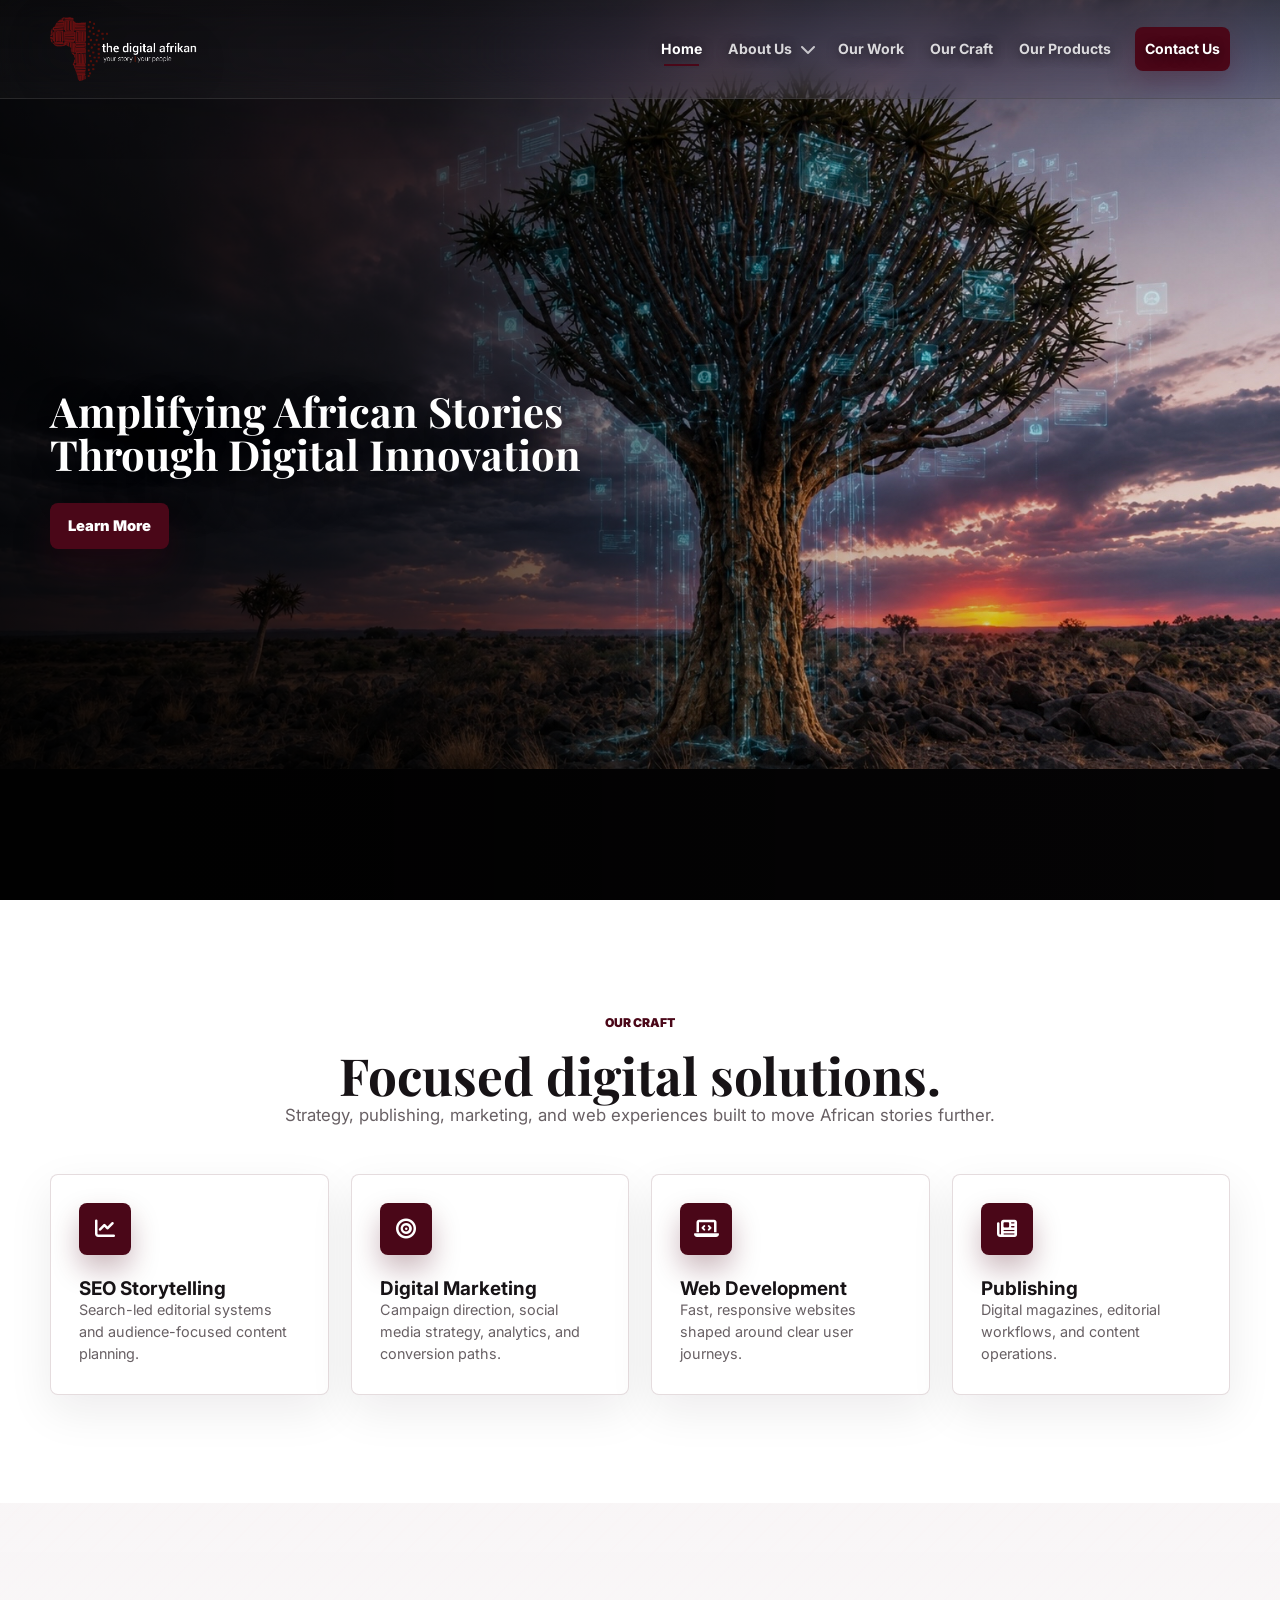
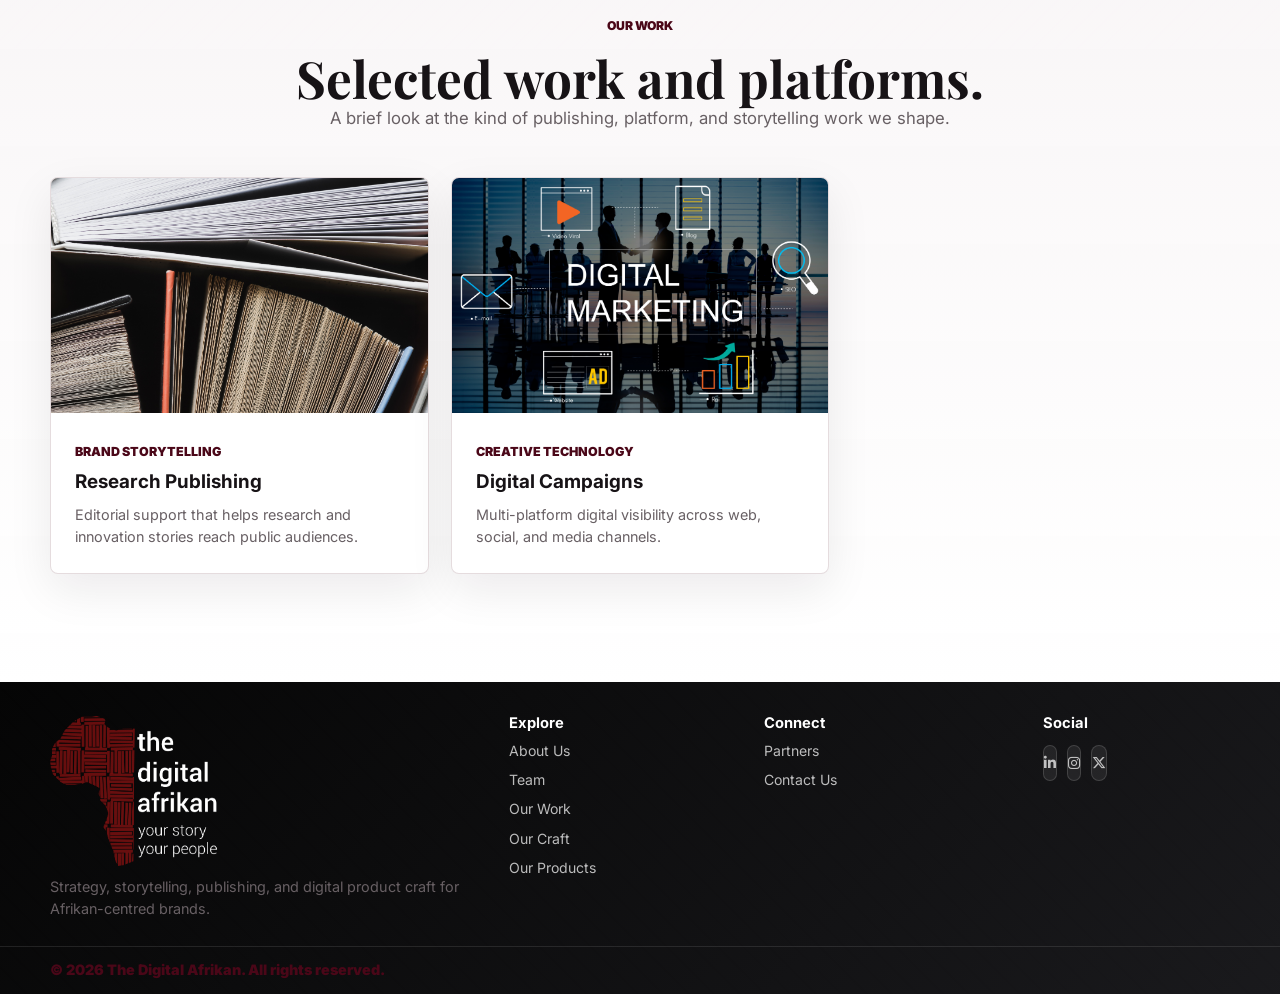
==== commit 9101c836: "Updated the websites UI" ====
--- a/index.html
+++ b/index.html
@@ -36,7 +36,7 @@
                     </li>
                     <li><a href="projects.html" class="nav-link">Our Work</a></li>
                     <li><a href="services.html" class="nav-link">Our Craft</a></li>
-                    <li><a href="products.html" class="nav-link">Products</a></li><li><a href="partners.html" class="nav-link">Partners</a></li>
+                    <li><a href="products.html" class="nav-link">Our Products</a></li>
                     <li><a href="contact.html" class="nav-link nav-cta">Contact Us</a></li>
                 </ul>
             </nav>
@@ -97,14 +97,6 @@
                 </div>
                 <div class="projects-grid">
                     <a href="projects.html" class="project-card card-link reveal">
-                        <div class="project-image-placeholder project-image-contain"><img src="images/project-sa-homeschooling.png" alt="SA Homeschooling magazine cover"></div>
-                        <div class="project-content">
-                            <span>Digital Platform</span>
-                            <h3>SA Homeschooling</h3>
-                            <p>A trusted digital magazine and resource platform for South African homeschooling families.</p>
-                        </div>
-                    </a>
-                    <a href="projects.html" class="project-card card-link reveal">
                         <div class="project-image-placeholder"><img src="images/project-research-publishing.jpg" alt="Open books and printed pages"></div>
                         <div class="project-content">
                             <span>Brand Storytelling</span>
@@ -137,13 +129,12 @@
                 <a href="about.html">About Us</a>
                 <a href="team.html">Team</a>
                 <a href="projects.html">Our Work</a>
-                <a href="services.html">Our Craft</a><a href="products.html">Products</a>
+                <a href="services.html">Our Craft</a><a href="products.html">Our Products</a>
             </div>
             <div>
                 <h3>Connect</h3>
                 <a href="partners.html">Partners</a>
                 <a href="contact.html">Contact Us</a>
-                <a href="https://sahomeschooling.com/magazine" target="_blank" rel="noopener">SA Homeschooling</a>
             </div>
             <div>
                 <h3>Social</h3>
@@ -157,7 +148,6 @@
         <div class="footer-bottom">
             <div class="container footer-bottom-inner">
                 <p>&copy; 2026 The Digital Afrikan. All rights reserved.</p>
-                <p>SA Homeschooling</p>
             </div>
         </div>
     </footer>
--- a/css/style.css
+++ b/css/style.css
@@ -91,17 +91,24 @@
     inset: 0 0 auto;
     z-index: 1000;
     padding: 12px 0;
-    background: rgba(0, 0, 0, 0.88);
-    color: white;
-    backdrop-filter: blur(18px);
-    border-bottom: 1px solid rgba(255, 255, 255, 0.09);
-    transition: padding var(--transition), background var(--transition), box-shadow var(--transition);
+    background:
+        linear-gradient(180deg, rgba(5, 4, 5, 0.5), rgba(5, 4, 5, 0.2)),
+        rgba(255, 255, 255, 0.04);
+    color: white;
+    -webkit-backdrop-filter: blur(18px) saturate(150%);
+    backdrop-filter: blur(18px) saturate(150%);
+    border-bottom: 1px solid rgba(255, 255, 255, 0.12);
+    box-shadow: 0 18px 48px rgba(0, 0, 0, 0.12);
+    transition: padding var(--transition), background var(--transition), border-color var(--transition), box-shadow var(--transition);
 }
 
 .site-header.scrolled {
     padding: 8px 0;
-    background: rgba(0, 0, 0, 0.95);
-    box-shadow: 0 18px 50px rgba(0, 0, 0, 0.22);
+    background:
+        linear-gradient(180deg, rgba(5, 4, 5, 0.64), rgba(5, 4, 5, 0.36)),
+        rgba(74, 7, 24, 0.1);
+    border-color: rgba(255, 255, 255, 0.16);
+    box-shadow: 0 18px 54px rgba(0, 0, 0, 0.22);
 }
 
 .header-container {
@@ -156,6 +163,7 @@
     color: rgba(255, 255, 255, 0.82);
     font-size: 0.88rem;
     font-weight: 700;
+    text-shadow: 0 2px 12px rgba(0, 0, 0, 0.72);
     transition: color var(--transition), transform var(--transition);
 }
 
@@ -242,10 +250,14 @@
     grid-template-columns: 1fr;
     gap: 4px;
     padding: 10px;
-    background: rgba(17, 17, 17, 0.96);
-    border: 1px solid rgba(255, 255, 255, 0.1);
+    background:
+        linear-gradient(145deg, rgba(5, 4, 5, 0.68), rgba(74, 7, 24, 0.28)),
+        rgba(255, 255, 255, 0.08);
+    border: 1px solid rgba(255, 255, 255, 0.16);
     border-radius: var(--radius);
     box-shadow: var(--shadow);
+    -webkit-backdrop-filter: blur(18px) saturate(150%);
+    backdrop-filter: blur(18px) saturate(150%);
     opacity: 0;
     visibility: hidden;
     transform: translateY(10px);
@@ -318,6 +330,7 @@
 
 .section-pattern::before {
     content: "";
+    display: none;
     position: absolute;
     inset: 0;
     pointer-events: none;
@@ -641,6 +654,54 @@
         linear-gradient(135deg, #000000 0%, #0b0a0b 56%, #17040a 100%);
 }
 
+.page-hero-about {
+    background:
+        linear-gradient(90deg, rgba(0, 0, 0, 0.82), rgba(0, 0, 0, 0.36)),
+        url("../images/hero-about-us.jpg");
+    background-position: center;
+    background-size: cover;
+}
+
+.page-hero-work {
+    background:
+        linear-gradient(90deg, rgba(0, 0, 0, 0.78), rgba(0, 0, 0, 0.22)),
+        url("../images/hero-our-work.jpg");
+    background-position: center;
+    background-size: cover;
+}
+
+.page-hero-craft {
+    background:
+        linear-gradient(90deg, rgba(0, 0, 0, 0.78), rgba(0, 0, 0, 0.26)),
+        url("../images/hero-our-craft.jpg");
+    background-position: center;
+    background-size: cover;
+}
+
+.page-hero-products {
+    background:
+        linear-gradient(90deg, rgba(0, 0, 0, 0.78), rgba(0, 0, 0, 0.2)),
+        url("../images/hero-products.jpg");
+    background-position: center;
+    background-size: cover;
+}
+
+.page-hero-team {
+    background:
+        linear-gradient(90deg, rgba(0, 0, 0, 0.78), rgba(0, 0, 0, 0.22)),
+        url("../images/hero-team.jpg");
+    background-position: center;
+    background-size: cover;
+}
+
+.page-hero-contact {
+    background:
+        linear-gradient(90deg, rgba(0, 0, 0, 0.72), rgba(0, 0, 0, 0.18)),
+        url("../images/contact-telephone-booth.jpg");
+    background-position: center;
+    background-size: cover;
+}
+
 .page-hero .section-heading {
     max-width: 860px;
     margin: 0;
@@ -651,8 +712,9 @@
     justify-content: flex-start;
 }
 
+.page-description,
 .page-hero p {
-    color: rgba(255, 255, 255, 0.78);
+    color: #ffffff;
 }
 
 .preview-section {
@@ -740,6 +802,10 @@
 .section-heading p {
     color: var(--muted);
     font-size: 1.05rem;
+}
+
+.page-hero .page-description {
+    color: #ffffff;
 }
 
 .section-copy p {
@@ -1017,18 +1083,19 @@
 }
 
 .team-photo-placeholder {
+    position: relative;
     display: block;
     aspect-ratio: 1 / 1;
     padding: 0;
     border: 0;
-    border-radius: 26px;
+    border-radius: 0;
     overflow: hidden;
     cursor: pointer;
     background:
         linear-gradient(135deg, rgba(74, 7, 24, 0.08), transparent 44%),
         #e8e8e8;
     box-shadow: none;
-    transition: transform var(--transition), outline-color var(--transition);
+    transition: outline-color var(--transition);
 }
 
 .team-photo-placeholder img {
@@ -1037,8 +1104,23 @@
     object-fit: cover;
 }
 
-.team-photo-placeholder:hover {
-    transform: translateY(-6px);
+.team-photo-placeholder::after {
+    content: attr(data-name);
+    position: absolute;
+    inset: auto 0 0;
+    padding: 14px 12px;
+    color: white;
+    background: linear-gradient(180deg, transparent, rgba(0, 0, 0, 0.78));
+    font-weight: 900;
+    opacity: 0;
+    transform: translateY(8px);
+    transition: opacity var(--transition), transform var(--transition);
+}
+
+.team-photo-placeholder:hover::after,
+.team-photo-placeholder:focus-visible::after {
+    opacity: 1;
+    transform: translateY(0);
 }
 
 .team-photo-placeholder:focus-visible {
@@ -1050,7 +1132,7 @@
     width: 150px;
     aspect-ratio: 1 / 1;
     margin-bottom: 22px;
-    border-radius: 22px;
+    border-radius: 0;
     overflow: hidden;
     background: var(--surface-soft);
 }
@@ -1095,6 +1177,103 @@
 
 .team-modal.open .team-modal-panel {
     transform: translateY(0) scale(1);
+}
+
+#teamModal .team-member-panel {
+    display: grid;
+    grid-template-columns: minmax(0, 1fr) minmax(320px, 1fr);
+    width: min(100%, 1120px);
+    min-height: min(78vh, 620px);
+    padding: 0;
+    border: 0;
+    border-radius: 0;
+    overflow: hidden;
+    background: #f3f3f3;
+}
+
+#teamModal .team-modal-info {
+    display: flex;
+    flex-direction: column;
+    justify-content: center;
+    padding: clamp(44px, 7vw, 92px);
+}
+
+#teamModal .team-modal-info h2 {
+    max-width: 360px;
+    color: #0b3446;
+    font-family: "Inter", sans-serif;
+    font-size: clamp(2.35rem, 4vw, 4rem);
+    font-weight: 400;
+    line-height: 1.12;
+    text-transform: uppercase;
+}
+
+#teamModal .team-modal-info .eyebrow {
+    margin: 18px 0 0;
+    color: var(--text);
+    font-size: 0.92rem;
+    text-transform: none;
+}
+
+#teamModal .team-modal-info > p {
+    max-width: 430px;
+    margin-top: 34px;
+    color: #2b3033;
+    font-size: 0.96rem;
+    line-height: 1.85;
+}
+
+#teamModal .modal-focus {
+    max-width: 430px;
+    margin-top: 24px;
+}
+
+#teamModal .team-modal-social {
+    display: inline-grid;
+    place-items: center;
+    width: 28px;
+    height: 28px;
+    margin-top: 34px;
+    color: white;
+    background: #4f585d;
+    border-radius: 4px;
+    font-size: 1.05rem;
+    transition: transform var(--transition), background var(--transition);
+}
+
+#teamModal .team-modal-social:hover,
+#teamModal .team-modal-social:focus-visible {
+    transform: translateY(-3px);
+    background: var(--accent);
+}
+
+#teamModal .modal-portrait {
+    width: 100%;
+    height: 100%;
+    min-height: inherit;
+    aspect-ratio: auto;
+    margin: 0;
+    border-radius: 0;
+}
+
+#teamModal .modal-portrait img {
+    width: 100%;
+    height: 100%;
+    min-height: inherit;
+    object-fit: cover;
+}
+
+#teamModal .modal-close {
+    top: clamp(28px, 5vw, 54px);
+    right: calc(50% + clamp(28px, 5vw, 72px));
+    width: 72px;
+    height: 72px;
+    border-color: rgba(0, 0, 0, 0.7);
+    border-radius: 50%;
+    color: #111111;
+    background: transparent;
+    font-size: 1.5rem;
+    z-index: 2;
 }
 
 .modal-close {
--- a/css/responsive.css
+++ b/css/responsive.css
@@ -71,7 +71,9 @@
 
     body.nav-open .site-nav {
         pointer-events: auto;
-        background: rgba(0, 0, 0, 0.42);
+        background: rgba(0, 0, 0, 0.38);
+        -webkit-backdrop-filter: blur(4px);
+        backdrop-filter: blur(4px);
     }
 
     .site-nav ul {
@@ -82,8 +84,11 @@
         gap: 8px;
         padding: 104px 22px 28px;
         background:
-            linear-gradient(160deg, rgba(0, 0, 0, 0.98), rgba(21, 21, 24, 0.98)),
-            repeating-linear-gradient(135deg, rgba(74, 7, 24, 0.16) 0 2px, transparent 2px 18px);
+            linear-gradient(160deg, rgba(5, 4, 5, 0.78), rgba(74, 7, 24, 0.32)),
+            rgba(255, 255, 255, 0.08);
+        -webkit-backdrop-filter: blur(22px) saturate(150%);
+        backdrop-filter: blur(22px) saturate(150%);
+        border-left: 1px solid rgba(255, 255, 255, 0.14);
         box-shadow: -20px 0 60px rgba(0, 0, 0, 0.3);
         transform: translateX(105%);
         transition: transform 320ms ease;
@@ -243,6 +248,28 @@
         gap: 18px;
     }
 
+    #teamModal .team-member-panel {
+        grid-template-columns: 1fr;
+        min-height: 0;
+    }
+
+    #teamModal .team-modal-info {
+        padding: 82px 28px 32px;
+    }
+
+    #teamModal .modal-portrait {
+        order: -1;
+        min-height: 340px;
+    }
+
+    #teamModal .modal-close {
+        top: 18px;
+        right: 18px;
+        width: 56px;
+        height: 56px;
+        background: rgba(255, 255, 255, 0.82);
+    }
+
     .project-feature {
         grid-template-columns: 1fr;
         min-height: 0;
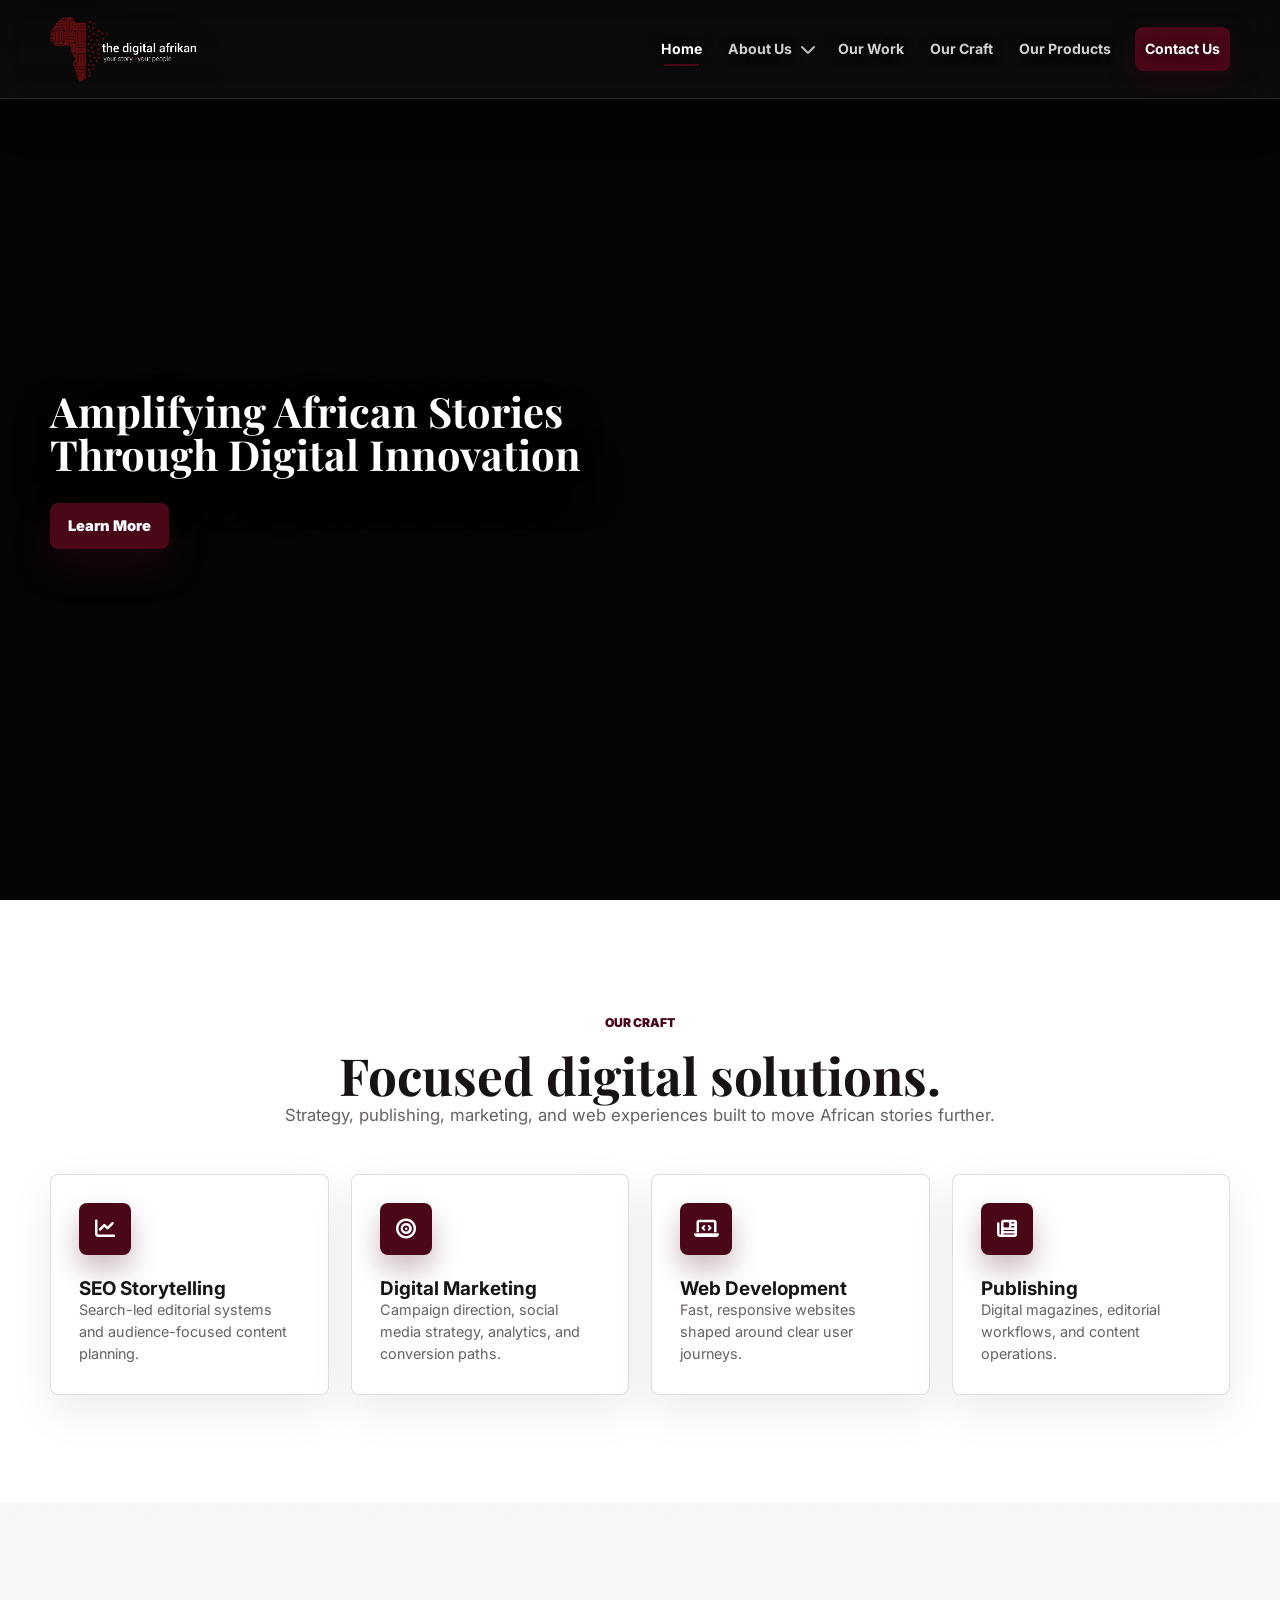
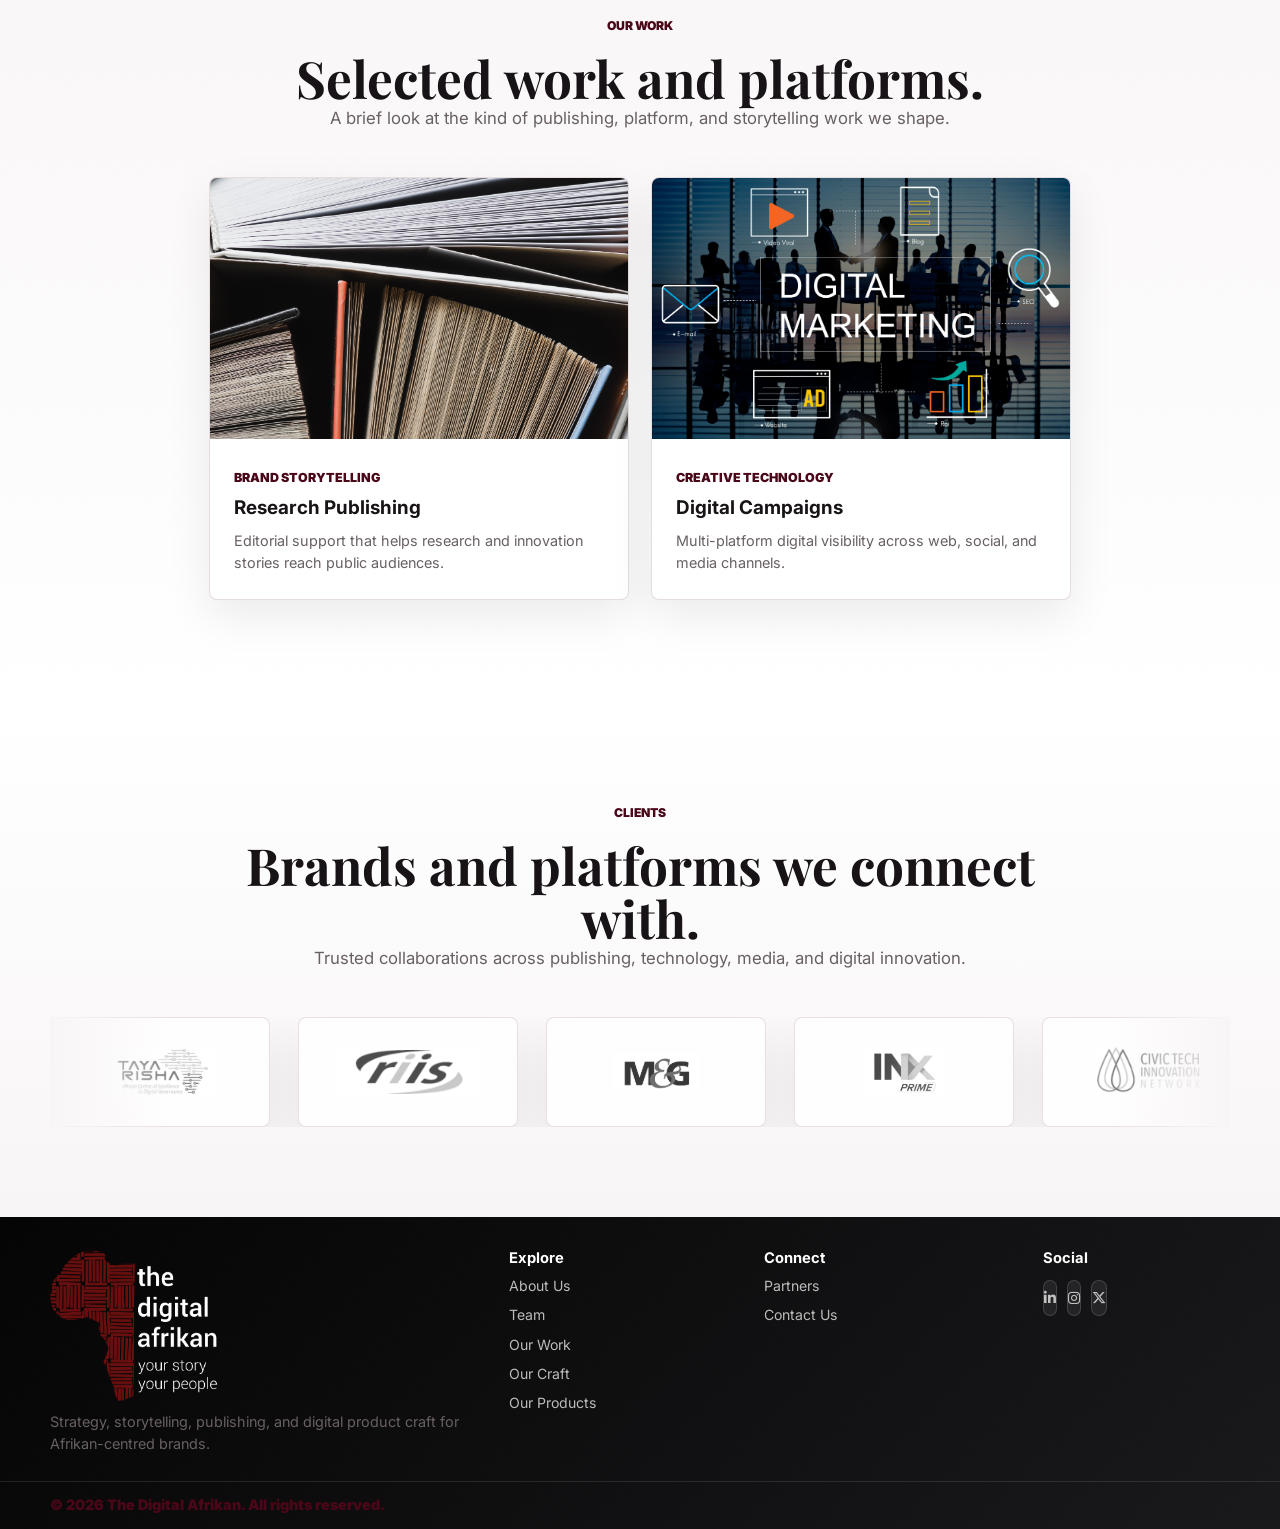
==== commit 45420f6f: "adding updates" ====
--- a/index.html
+++ b/index.html
@@ -44,17 +44,24 @@
     </header>
 
     <main id="main">
-        <section class="hero section-pattern" id="home">
-            <div class="container hero-container">
-                <div class="hero-content reveal">
-                    <h1>
-                        <span>Amplifying African Stories</span>
-                        <span>Through Digital Innovation</span>
-                    </h1>
-                    <a href="about.html" class="btn btn-primary hero-cta">Learn More</a>
-                </div>
-            </div>
-        </section>
+       <section class="hero section-pattern" id="home">
+    
+    <!-- VIDEO BACKGROUND -->
+    <video class="hero-video" autoplay muted loop playsinline>
+        <source src="images/video.mp4" type="video/mp4" />
+        Your browser does not support the video tag.
+    </video>
+
+    <div class="container hero-container">
+        <div class="hero-content reveal">
+            <h1>
+                <span>Amplifying African Stories</span>
+                <span>Through Digital Innovation</span>
+            </h1>
+            <a href="about.html" class="btn btn-primary hero-cta">Learn More</a>
+        </div>
+    </div>
+</section>
 
         <section class="services preview-section" id="services">
             <div class="container">
@@ -116,6 +123,73 @@
             </div>
         </section>
 
+        <section class="clients-section">
+    <div class="container">
+        <div class="section-heading reveal">
+            <span class="eyebrow">Clients</span>
+            <h2>Brands and platforms we connect with.</h2>
+            <p>Trusted collaborations across publishing, technology, media, and digital innovation.</p>
+        </div>
+
+        <div class="clients-slider">
+            <div class="clients-track">
+
+                <!-- First Set -->
+                <a href="https://www.wits.ac.za/tayarisha/" target="_blank" class="client-logo">
+                    <img src="images/tayalogo.png" alt="Google">
+                </a>
+
+                <a href="https://enablinginnovation.africa/" target="_blank" class="client-logo">
+                    <img src="images/rislogo.png" alt="Microsoft">
+                </a>
+
+                <a href="https://mg.co.za/" target="_blank" class="client-logo">
+                    <img src="images/mglogo.png" alt="Spotify">
+                </a>
+
+                <a href="https://inxprime.com/" target="_blank" class="client-logo">
+                    <img src="images/inxlogo.png" alt="Netflix">
+                </a>
+
+                <a href="https://civictech.africa/" target="_blank" class="client-logo">
+                    <img src="images/civiclogo.png" alt="Adobe">
+                </a>
+
+                <a href="https://aws.amazon.com/" target="_blank" class="client-logo">
+                    <img src="images/awslogo.png" alt="Amazon">
+                </a>
+
+                <!-- Duplicate Set For Infinite Loop -->
+                <a href="https://www.dailymaverick.co.za/" target="_blank" class="client-logo">
+                    <img src="images/dailylogo.png" alt="Microsoft">
+                </a>
+                   
+                <a href="https://enablinginnovation.africa/" target="_blank" class="client-logo">
+                    <img src="images/rislogo.png" alt="Microsoft">
+                </a>
+
+                <a href="https://mg.co.za/" target="_blank" class="client-logo">
+                    <img src="images/mglogo.png" alt="Spotify">
+                </a>
+
+                <a href="https://inxprime.com/" target="_blank" class="client-logo">
+                    <img src="images/inxlogo.png" alt="Netflix">
+                </a>
+
+                <a href="https://civictech.africa/" target="_blank" class="client-logo">
+                    <img src="images/civiclogo.png" alt="Adobe">
+                </a>
+
+                <a href="https://aws.amazon.com/" target="_blank" class="client-logo">
+                    <img src="images/awslogo.png" alt="Amazon">
+                </a>
+               
+
+            </div>
+        </div>
+    </div>
+</section>
+
     </main>
 
     <footer class="site-footer">
--- a/css/style.css
+++ b/css/style.css
@@ -342,72 +342,58 @@
 }
 
 .hero {
+    position: relative;
     min-height: max(100vh, 60.05vw);
     display: grid;
     align-items: center;
     padding: 150px 0 112px;
     color: white;
     overflow: hidden;
-    background:
-        linear-gradient(90deg, rgba(0, 0, 0, 0.86) 0%, rgba(0, 0, 0, 0.68) 35%, rgba(0, 0, 0, 0.22) 66%, rgba(0, 0, 0, 0.08) 100%),
-        url("../images/tda-digital-tree-hero-full.jpg");
-    background-color: #050405;
-    background-position: center, center top;
-    background-repeat: no-repeat;
-    background-size: cover, 100% auto;
-}
-
-.hero::after {
-    content: "";
-    display: none;
+    background: #050405; /* fallback */
+}
+
+/* 🎬 VIDEO BACKGROUND */
+.hero-video {
     position: absolute;
     inset: 0;
-    opacity: 0.3;
-    background:
-        linear-gradient(90deg, transparent 0 43%, rgba(74, 7, 24, 0.32) 43.3%, transparent 44.2%),
-        linear-gradient(90deg, transparent 0 65%, rgba(255, 255, 255, 0.08) 65.2%, transparent 65.8%);
-    pointer-events: none;
-    animation: heroSignalSweep 7.5s ease-in-out infinite;
-}
-
+    width: 100%;
+    height: 100%;
+    object-fit: cover;
+    z-index: 0;
+
+    /* controls visibility */
+    filter: brightness(0.42) contrast(1.1) saturate(1.05);
+}
+
+/* 🌑 DARK OVERLAY (makes text readable) */
 .hero::before {
     content: "";
-    display: none;
     position: absolute;
     inset: 0;
-    pointer-events: none;
-    opacity: 0.28;
-    background:
-        radial-gradient(circle at 16% 42%, rgba(74, 7, 24, 0.34), transparent 20%),
-        repeating-linear-gradient(90deg, rgba(255, 255, 255, 0.035) 0 1px, transparent 1px 34px),
-        repeating-linear-gradient(0deg, rgba(255, 255, 255, 0.025) 0 1px, transparent 1px 42px);
-    animation: patternGlide 18s linear infinite;
-}
-
-.hero-orbit {
-    position: absolute;
-    left: 44%;
-    top: 12%;
-    width: 520px;
-    height: 520px;
-    border: 1px solid rgba(255, 255, 255, 0.12);
-    border-radius: 50%;
-    opacity: 0.58;
-    animation: spinSlow 24s linear infinite, orbitPulse 5.8s ease-in-out infinite;
-}
-
-.hero-orbit::before,
-.hero-orbit::after {
-    content: "";
-    position: absolute;
-    inset: 58px;
-    border: 1px dashed rgba(255, 255, 255, 0.16);
-    border-radius: 50%;
-}
-
-.hero-orbit::after {
-    inset: 128px;
-    background: radial-gradient(circle, rgba(255, 255, 255, 0.08), rgba(74, 7, 24, 0.16));
+    z-index: 1;
+
+    background: linear-gradient(
+        90deg,
+        rgba(0, 0, 0, 0.88) 0%,
+        rgba(0, 0, 0, 0.65) 40%,
+        rgba(0, 0, 0, 0.35) 100%
+    );
+}
+
+/* 📝 KEEP TEXT ABOVE EVERYTHING */
+.hero-container {
+    position: relative;
+    z-index: 2;
+}
+
+/* Optional: improve text readability */
+.hero h1 {
+    text-shadow: 0 18px 42px rgba(0, 0, 0, 0.85);
+}
+
+/* CTA spacing stays nice */
+.hero-cta {
+    margin-top: 28px;
 }
 
 .color-stream {
@@ -968,6 +954,8 @@
 .services-grid,
 .projects-grid {
     display: grid;
+    grid-template-columns: repeat(2, minmax(320px, 420px));
+    justify-content: center;
     gap: 22px;
 }
 
@@ -980,7 +968,8 @@
 }
 
 .projects-grid {
-    grid-template-columns: repeat(3, 1fr);
+    grid-template-columns: repeat(2, minmax(320px, 420px));
+    justify-content: center;
 }
 
 .project-showcase {
@@ -1541,15 +1530,37 @@
     margin-top: 44px;
 }
 
+/* Products Page Background Fix */
 .product-section {
-    overflow: hidden;
-    background:
-        radial-gradient(circle at 82% 10%, rgba(74, 7, 24, 0.42), transparent 26%),
-        linear-gradient(135deg, #000000, #151518),
-        var(--dark);
-    color: white;
-}
-
+    background: #ffffff;
+    color: #171316;
+    padding: 100px 0;
+}
+
+.product-section h2,
+.product-section p,
+.product-section .eyebrow {
+    color: #171316;
+}
+
+/* Keep existing button colours */
+.product-section .btn-primary {
+    background: var(--accent);
+    color: #ffffff;
+}
+
+.product-section .btn-ghost {
+    border: 1px solid var(--accent);
+    color: var(--accent);
+    background: transparent;
+}
+/* Force readable text on Products page */
+.product-section .section-copy,
+.product-section .section-copy h2,
+.product-section .section-copy p,
+.product-section .section-copy span {
+    color: #171316 !important;
+}
 #homeschooling {
     margin-bottom: 34px;
 }
@@ -1967,6 +1978,109 @@
 
 .partner-logo-mg span::first-letter {
     color: #b30012;
+}
+
+/* =========================
+   CLIENTS SECTION
+========================= */
+
+.clients-section {
+    overflow: hidden;
+    background:
+        linear-gradient(180deg, #ffffff, #f8f5f6);
+    padding: 90px 0;
+}
+
+.clients-slider {
+    position: relative;
+    width: 100%;
+    overflow: hidden;
+    margin-top: 40px;
+}
+
+.clients-slider::before,
+.clients-slider::after {
+    content: "";
+    position: absolute;
+    top: 0;
+    width: 120px;
+    height: 100%;
+    z-index: 2;
+    pointer-events: none;
+}
+
+.clients-slider::before {
+    left: 0;
+    background: linear-gradient(to right, #f8f5f6, transparent);
+}
+
+.clients-slider::after {
+    right: 0;
+    background: linear-gradient(to left, #f8f5f6, transparent);
+}
+
+.clients-track {
+    display: flex;
+    align-items: center;
+    gap: 28px;
+    width: max-content;
+    animation: scrollClients 28s linear infinite;
+}
+
+.clients-track:hover {
+    animation-play-state: paused;
+}
+
+.client-logo {
+    display: flex;
+    align-items: center;
+    justify-content: center;
+    min-width: 220px;
+    height: 110px;
+    padding: 24px;
+    border: 1px solid rgba(74, 7, 24, 0.12);
+    border-radius: var(--radius);
+    background: rgba(255, 255, 255, 0.85);
+    backdrop-filter: blur(10px);
+    box-shadow: var(--shadow-soft);
+    transition:
+        transform var(--transition),
+        border-color var(--transition),
+        box-shadow var(--transition);
+}
+
+.client-logo:hover {
+    transform: translateY(-8px);
+    border-color: rgba(74, 7, 24, 0.35);
+    box-shadow: var(--shadow);
+}
+
+.client-logo img {
+    max-width: 140px;
+    max-height: 52px;
+    object-fit: contain;
+    filter: grayscale(100%);
+    opacity: 0.8;
+    transition:
+        filter var(--transition),
+        opacity var(--transition),
+        transform var(--transition);
+}
+
+.client-logo:hover img {
+    filter: grayscale(0%);
+    opacity: 1;
+    transform: scale(1.05);
+}
+
+@keyframes scrollClients {
+    from {
+        transform: translateX(0);
+    }
+
+    to {
+        transform: translateX(-50%);
+    }
 }
 
 .contact-grid {
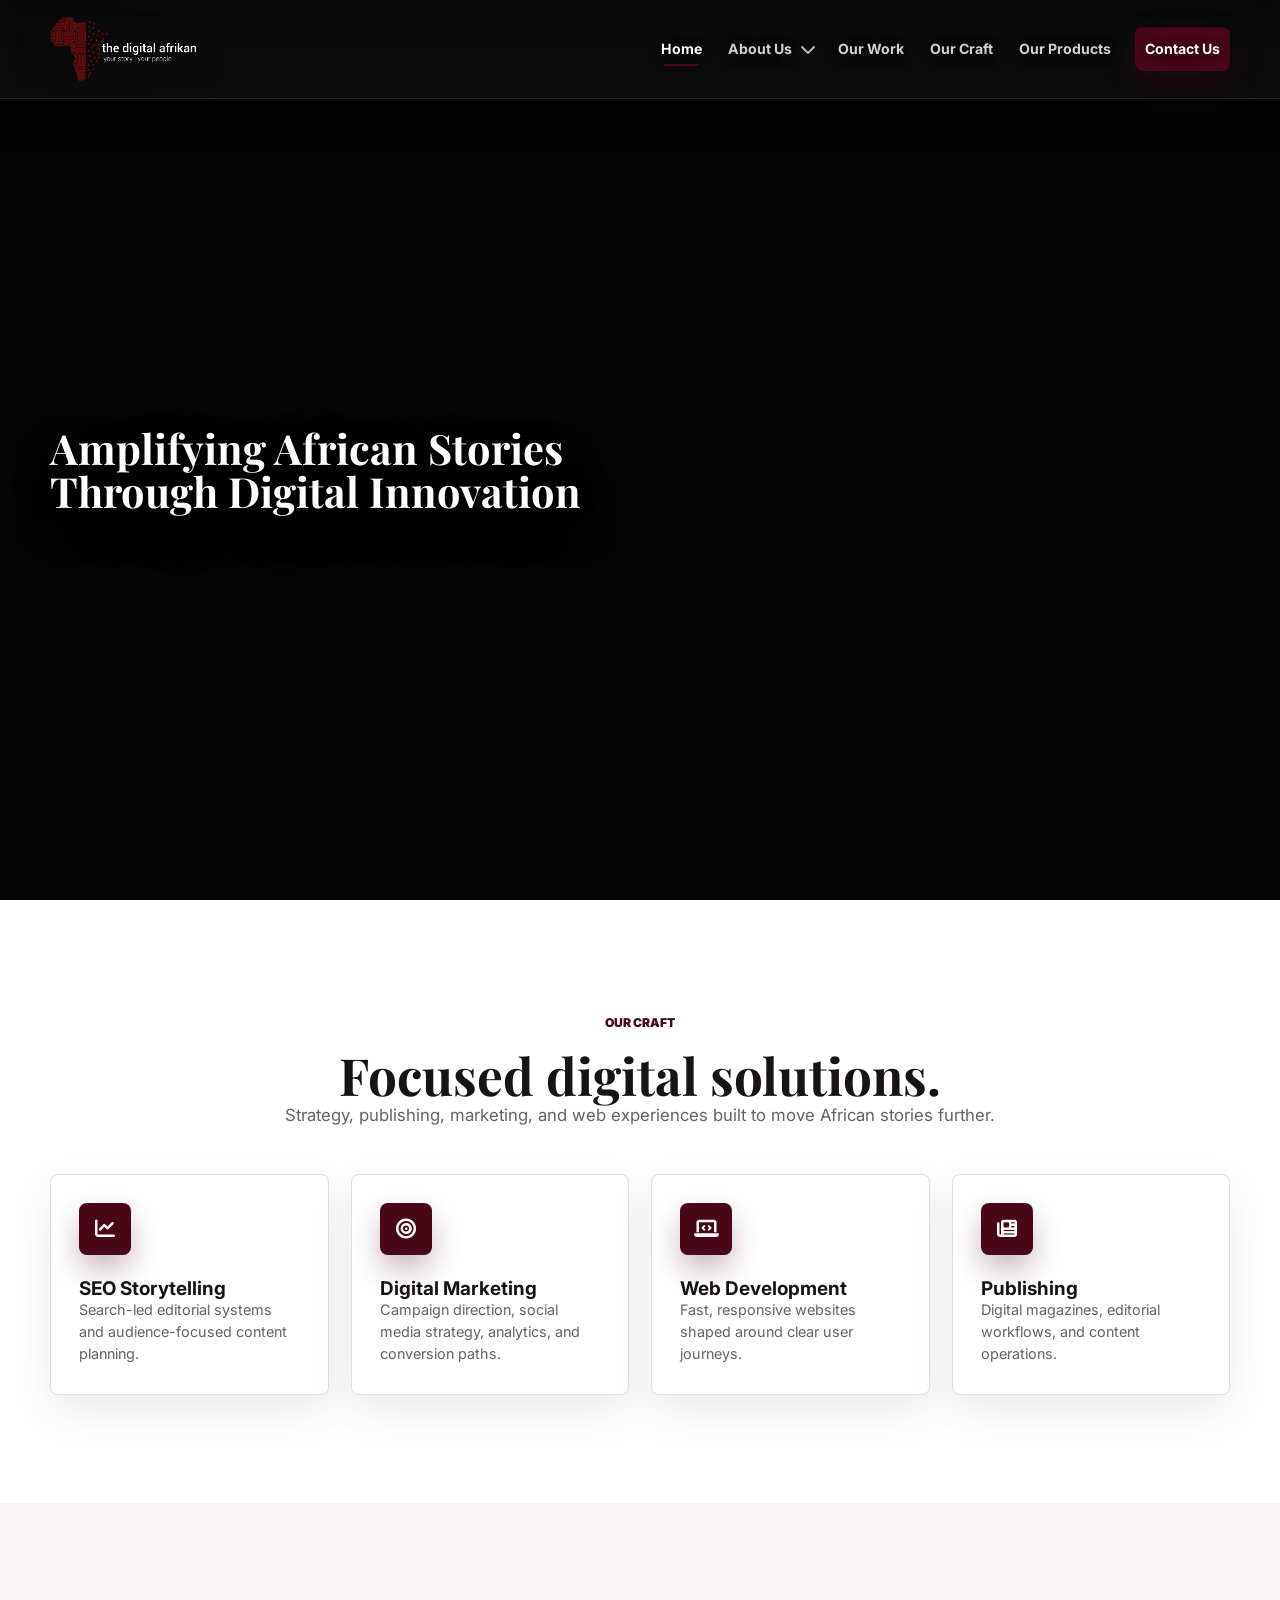
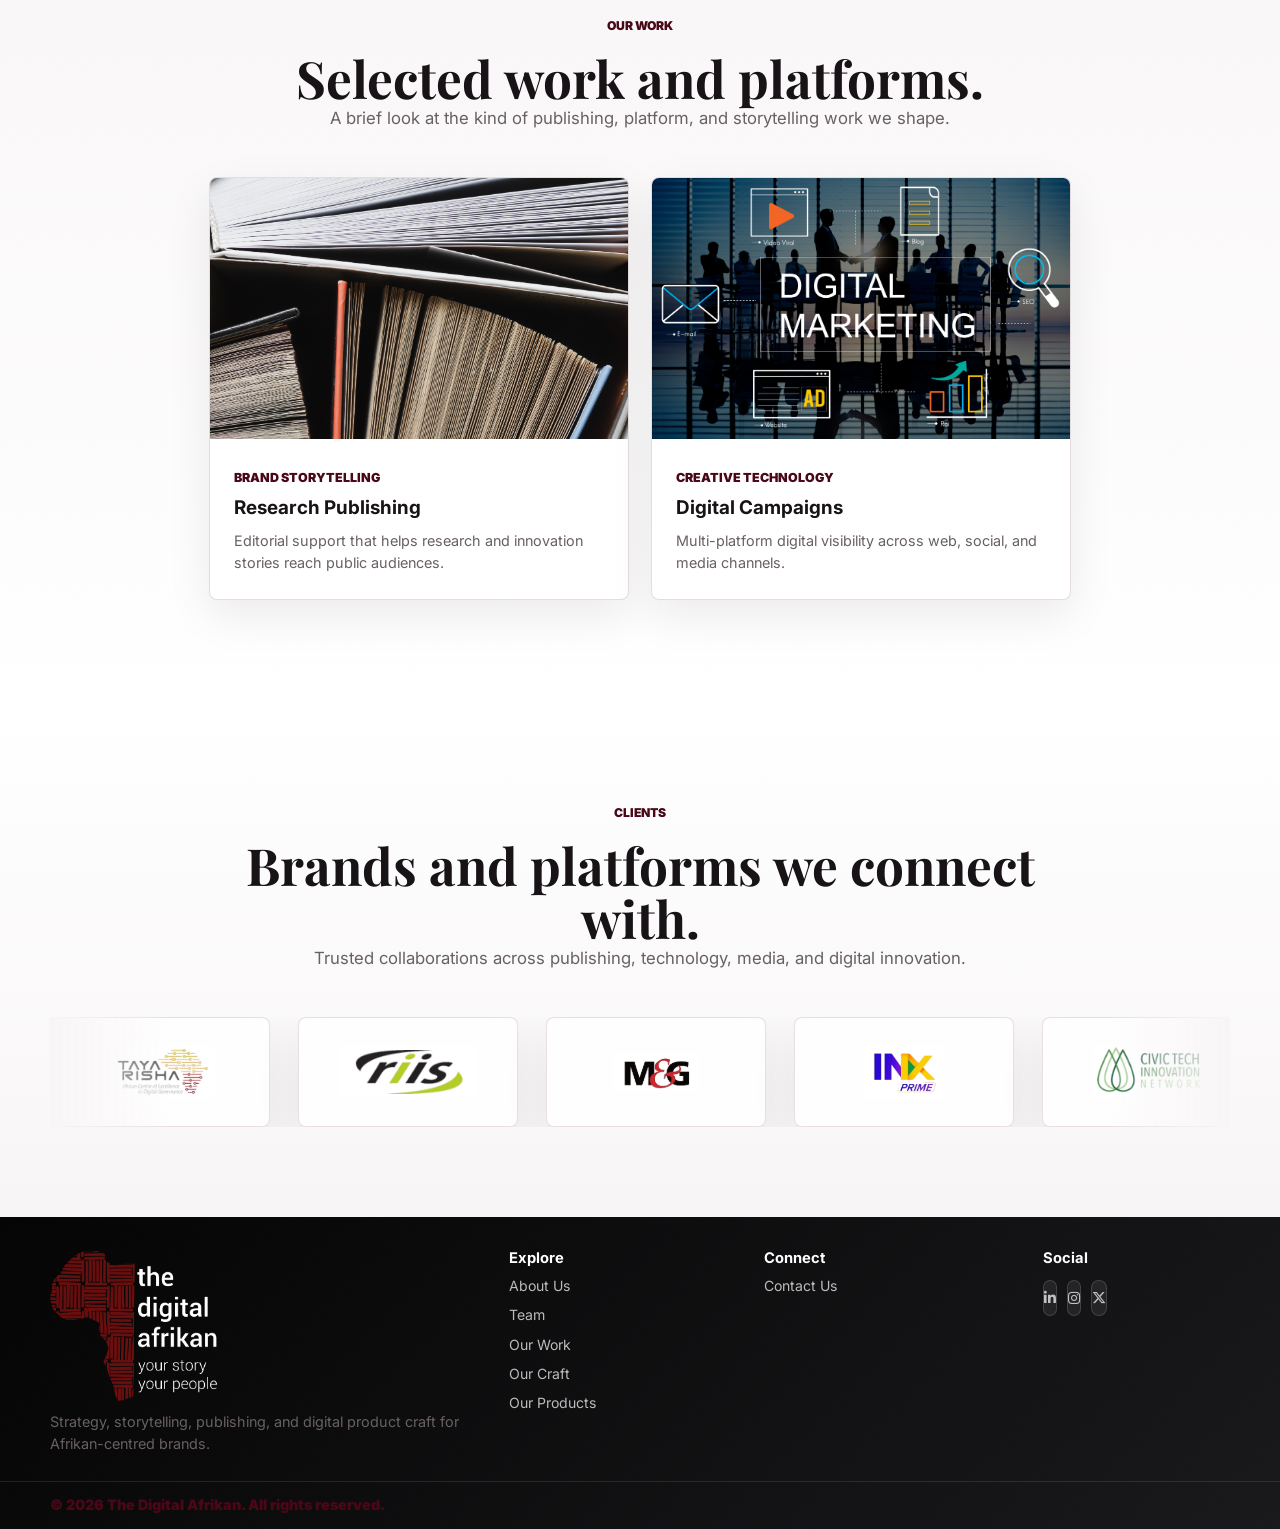
==== commit dcd6cca3: "Made changes on footer , mobile reponsivness and Team" ====
--- a/index.html
+++ b/index.html
@@ -58,7 +58,6 @@
                 <span>Amplifying African Stories</span>
                 <span>Through Digital Innovation</span>
             </h1>
-            <a href="about.html" class="btn btn-primary hero-cta">Learn More</a>
         </div>
     </div>
 </section>
@@ -207,7 +206,6 @@
             </div>
             <div>
                 <h3>Connect</h3>
-                <a href="partners.html">Partners</a>
                 <a href="contact.html">Contact Us</a>
             </div>
             <div>
--- a/css/style.css
+++ b/css/style.css
@@ -153,6 +153,10 @@
     flex-wrap: nowrap;
 }
 
+.site-nav li {
+    min-width: 0;
+}
+
 .nav-link,
 .dropdown-menu a {
     position: relative;
@@ -1255,13 +1259,14 @@
 #teamModal .modal-close {
     top: clamp(28px, 5vw, 54px);
     right: calc(50% + clamp(28px, 5vw, 72px));
-    width: 72px;
-    height: 72px;
-    border-color: rgba(0, 0, 0, 0.7);
-    border-radius: 50%;
+    width: auto;
+    height: 44px;
+    padding: 0 16px;
+    border-color: rgba(0, 0, 0, 0.16);
+    border-radius: 999px;
     color: #111111;
-    background: transparent;
-    font-size: 1.5rem;
+    background: rgba(255, 255, 255, 0.74);
+    font-size: 0.92rem;
     z-index: 2;
 }
 
@@ -1269,16 +1274,25 @@
     position: absolute;
     top: 16px;
     right: 16px;
-    display: grid;
-    place-items: center;
-    width: 42px;
+    display: inline-flex;
+    align-items: center;
+    justify-content: center;
+    gap: 8px;
+    width: auto;
     height: 42px;
+    padding: 0 14px;
     border: 1px solid rgba(74, 7, 24, 0.16);
-    border-radius: var(--radius);
+    border-radius: 999px;
     color: var(--accent);
     background: white;
     cursor: pointer;
+    font-weight: 800;
+    font-size: 0.88rem;
     transition: transform var(--transition), background var(--transition), color var(--transition);
+}
+
+.modal-close i {
+    font-size: 0.9rem;
 }
 
 .modal-close:hover {
@@ -2059,8 +2073,8 @@
     max-width: 140px;
     max-height: 52px;
     object-fit: contain;
-    filter: grayscale(100%);
-    opacity: 0.8;
+    filter: none;
+    opacity: 1;
     transition:
         filter var(--transition),
         opacity var(--transition),
@@ -2068,8 +2082,7 @@
 }
 
 .client-logo:hover img {
-    filter: grayscale(0%);
-    opacity: 1;
+    filter: saturate(1.08) contrast(1.04);
     transform: scale(1.05);
 }
 
--- a/css/responsive.css
+++ b/css/responsive.css
@@ -76,16 +76,19 @@
         backdrop-filter: blur(4px);
     }
 
-    .site-nav ul {
-        width: min(390px, 86vw);
-        min-height: 100vh;
+    .site-nav > ul {
+        width: min(390px, 88vw);
+        height: 100dvh;
+        min-height: 100svh;
         align-items: stretch;
         flex-direction: column;
         gap: 8px;
-        padding: 104px 22px 28px;
+        padding: 104px 22px max(28px, env(safe-area-inset-bottom));
+        overflow-y: auto;
+        overscroll-behavior: contain;
         background:
-            linear-gradient(160deg, rgba(5, 4, 5, 0.78), rgba(74, 7, 24, 0.32)),
-            rgba(255, 255, 255, 0.08);
+            linear-gradient(160deg, rgba(5, 4, 5, 0.94), rgba(74, 7, 24, 0.76)),
+            rgba(5, 4, 5, 0.88);
         -webkit-backdrop-filter: blur(22px) saturate(150%);
         backdrop-filter: blur(22px) saturate(150%);
         border-left: 1px solid rgba(255, 255, 255, 0.14);
@@ -94,7 +97,7 @@
         transition: transform 320ms ease;
     }
 
-    body.nav-open .site-nav ul {
+    body.nav-open .site-nav > ul {
         transform: translateX(0);
     }
 
@@ -102,8 +105,11 @@
     .dropdown-menu a {
         width: 100%;
         min-height: 50px;
-        padding: 12px 0;
+        justify-content: flex-start;
+        padding: 12px 4px;
         font-size: 1.05rem;
+        color: rgba(255, 255, 255, 0.94);
+        text-shadow: none;
     }
 
     .nav-link::after,
@@ -121,6 +127,7 @@
     .has-dropdown {
         display: grid;
         grid-template-columns: 1fr 42px;
+        align-items: start;
     }
 
     .dropdown-toggle {
@@ -145,6 +152,12 @@
         transition: max-height 260ms ease, padding 260ms ease;
     }
 
+    .dropdown-menu a {
+        min-height: 42px;
+        font-size: 0.96rem;
+        color: rgba(255, 255, 255, 0.78);
+    }
+
     .has-dropdown.open .dropdown-menu {
         max-height: 120px;
         padding: 0 0 8px 14px;
@@ -265,9 +278,9 @@
     #teamModal .modal-close {
         top: 18px;
         right: 18px;
-        width: 56px;
-        height: 56px;
-        background: rgba(255, 255, 255, 0.82);
+        height: 42px;
+        padding: 0 14px;
+        background: rgba(255, 255, 255, 0.88);
     }
 
     .project-feature {
@@ -334,7 +347,23 @@
 @media (max-width: 440px) {
     .brand-logo-header {
         height: 36px;
-        max-width: min(178px, 54vw);
+        max-width: min(172px, 52vw);
+    }
+
+    .header-container {
+        min-height: 58px;
+        gap: 14px;
+    }
+
+    .mobile-toggle {
+        width: 42px;
+        height: 42px;
+        flex: 0 0 42px;
+    }
+
+    .site-nav > ul {
+        width: 100vw;
+        padding: 92px 20px max(24px, env(safe-area-inset-bottom));
     }
 
     .brand-logo-footer {
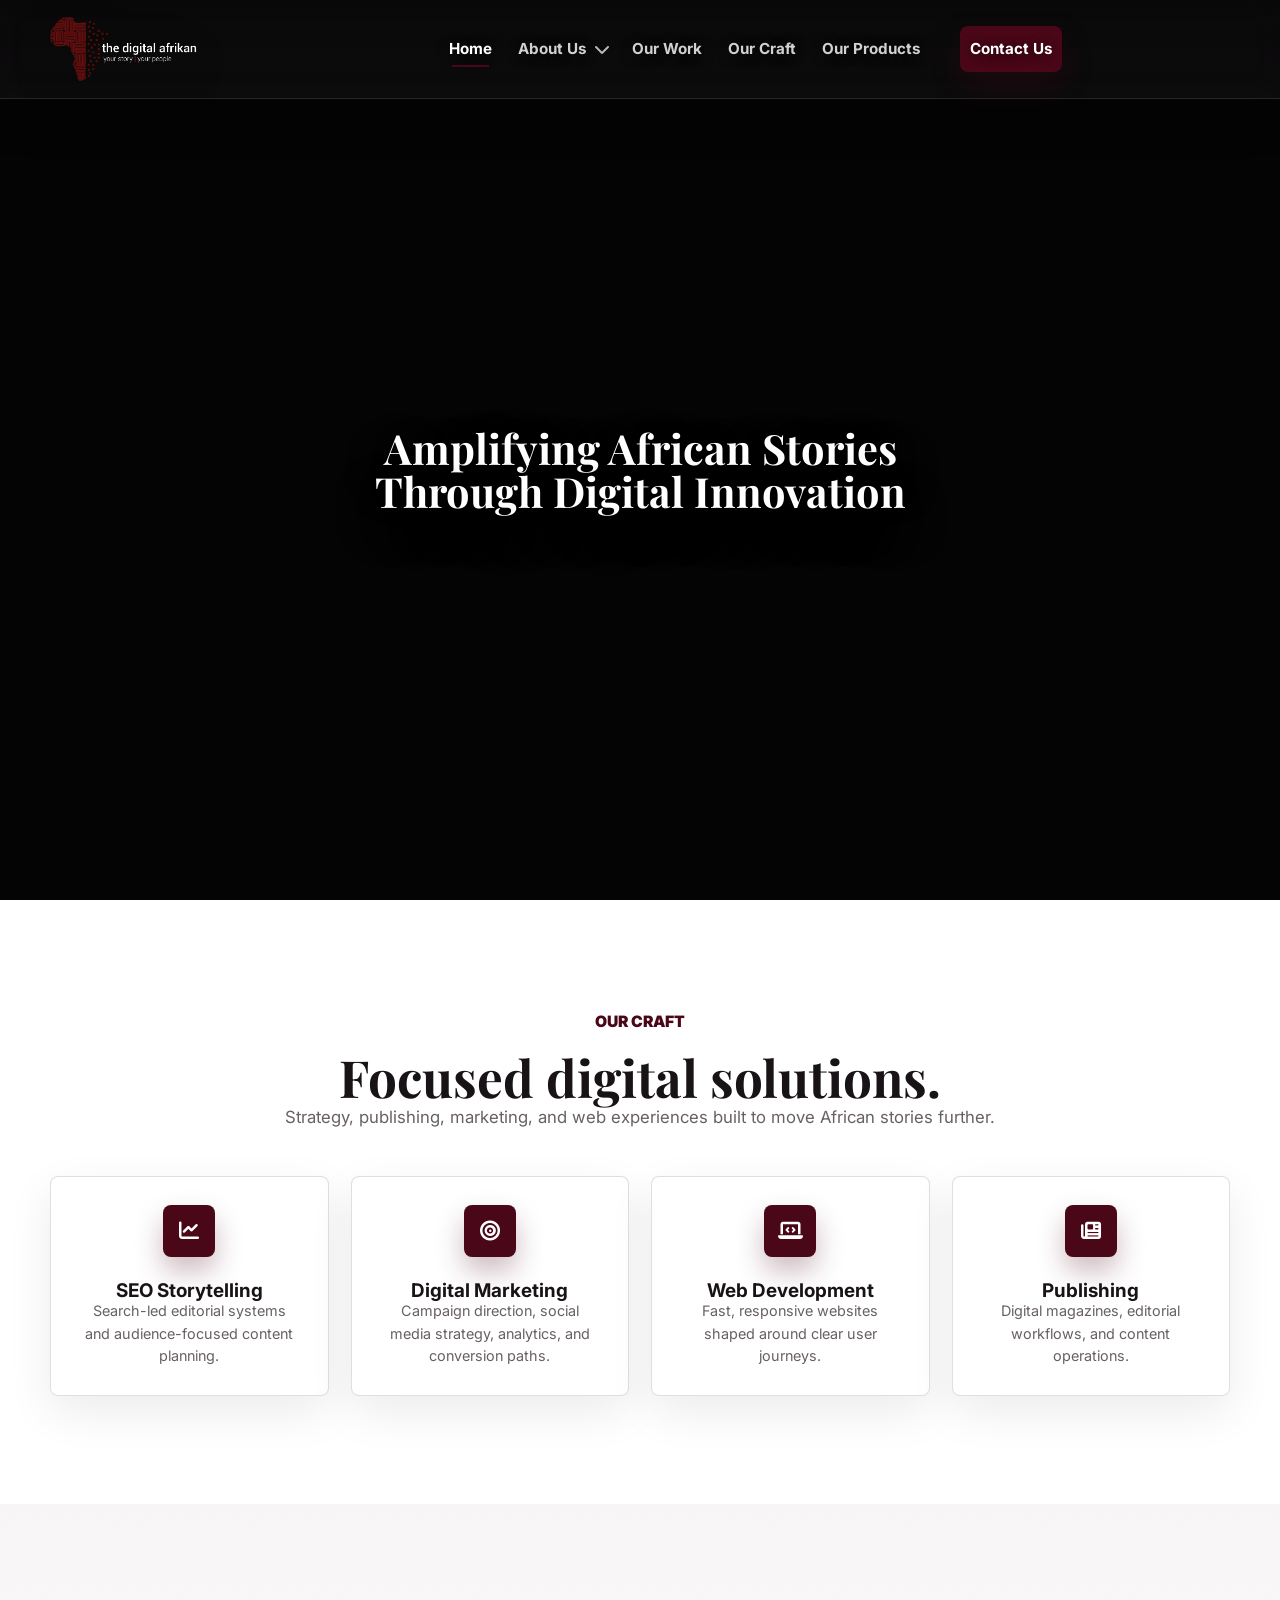
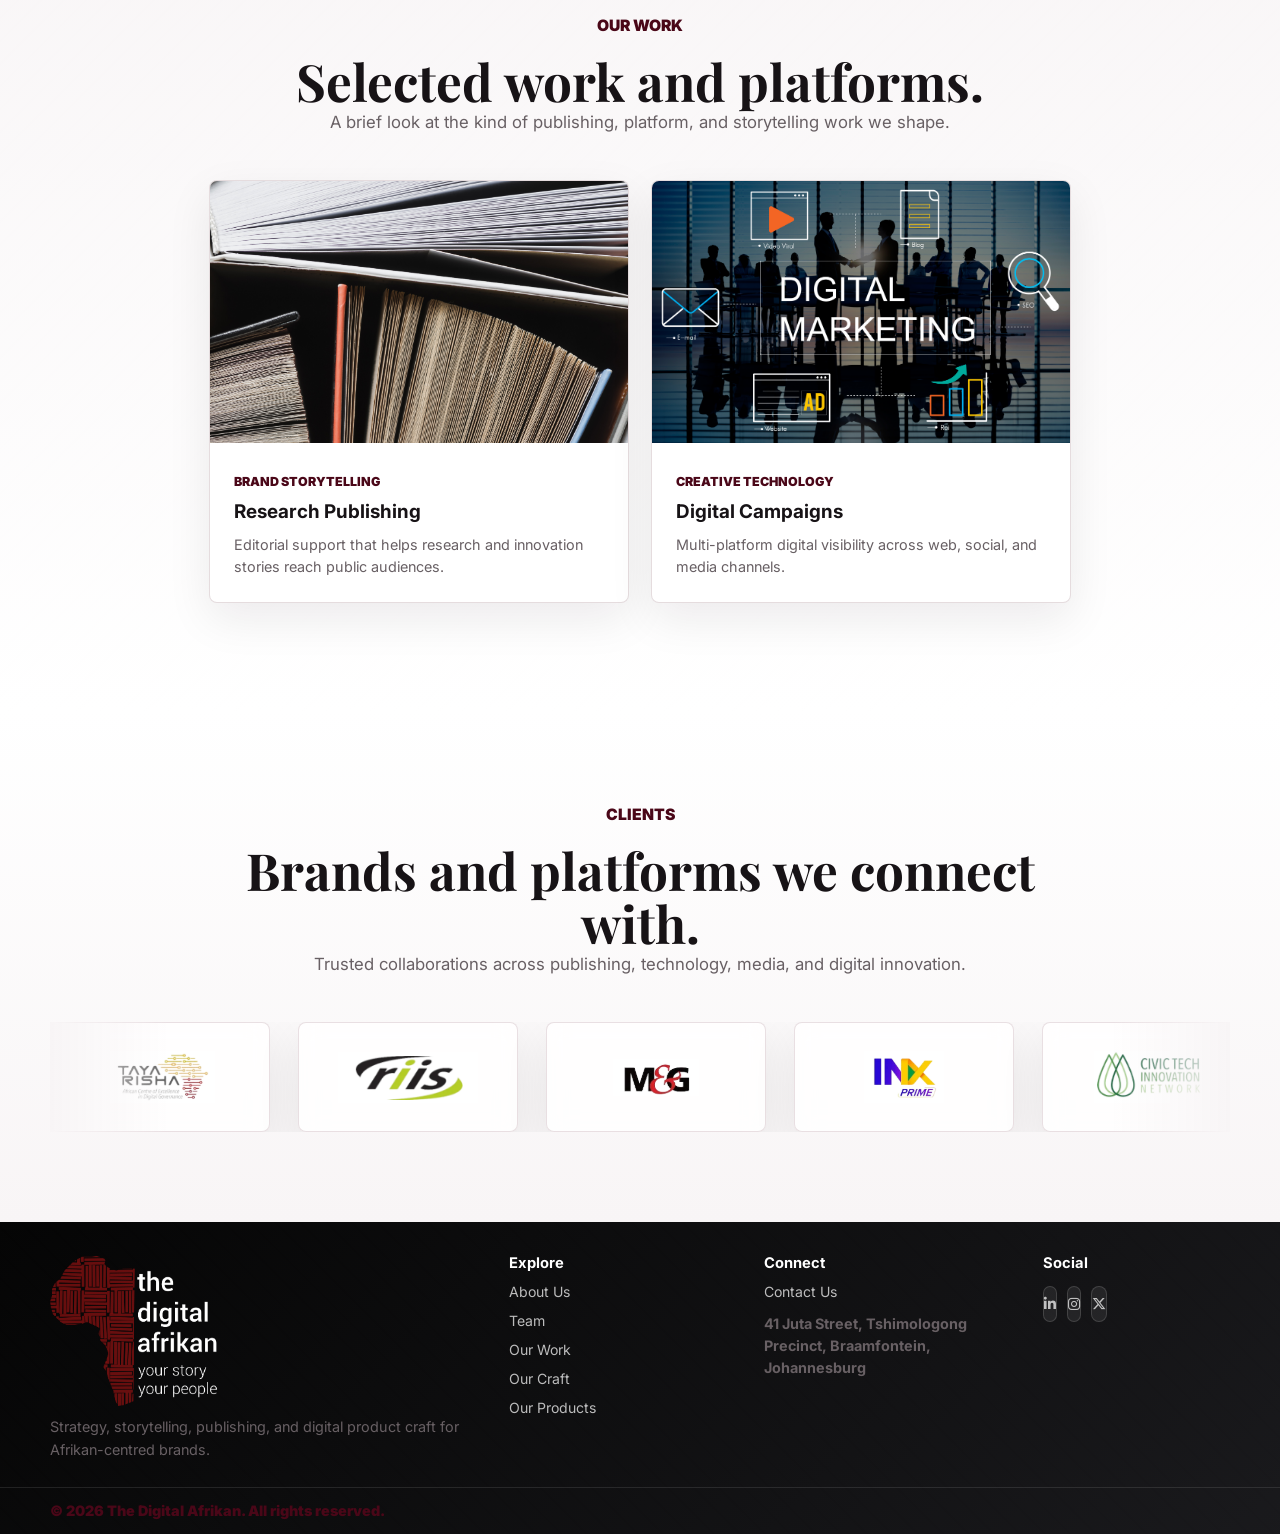
==== commit 5826e496: "Content alignment" ====
--- a/index.html
+++ b/index.html
@@ -207,6 +207,7 @@
             <div>
                 <h3>Connect</h3>
                 <a href="contact.html">Contact Us</a>
+                <p class="footer-address">41 Juta Street, Tshimologong Precinct, Braamfontein, Johannesburg</p>
             </div>
             <div>
                 <h3>Social</h3>
--- a/css/style.css
+++ b/css/style.css
@@ -112,9 +112,9 @@
 }
 
 .header-container {
-    display: flex;
+    display: grid;
+    grid-template-columns: auto minmax(0, 1fr);
     align-items: center;
-    justify-content: space-between;
     gap: 28px;
     min-height: 74px;
 }
@@ -148,6 +148,7 @@
 .site-nav ul {
     display: flex;
     align-items: center;
+    justify-content: center;
     gap: 6px;
     list-style: none;
     flex-wrap: nowrap;
@@ -165,8 +166,9 @@
     min-height: 42px;
     padding: 10px 10px;
     color: rgba(255, 255, 255, 0.82);
-    font-size: 0.88rem;
+    font-size: 0.95rem;
     font-weight: 700;
+    white-space: nowrap;
     text-shadow: 0 2px 12px rgba(0, 0, 0, 0.72);
     transition: color var(--transition), transform var(--transition);
 }
@@ -200,7 +202,7 @@
 }
 
 .nav-cta {
-    margin-left: 8px;
+    margin-left: 24px;
     color: white;
     background: var(--accent);
     border-radius: var(--radius);
@@ -555,13 +557,15 @@
     position: relative;
     z-index: 2;
     display: grid;
-    grid-template-columns: minmax(0, 0.54fr) minmax(320px, 0.46fr);
+    grid-template-columns: 1fr;
     align-items: center;
-    text-align: left;
+    justify-items: center;
+    text-align: center;
 }
 
 .hero-content {
     max-width: 720px;
+    margin: 0 auto;
 }
 
 .eyebrow {
@@ -569,7 +573,7 @@
     align-items: center;
     margin-bottom: 16px;
     color: var(--accent);
-    font-size: 0.76rem;
+    font-size: clamp(0.98rem, 1.18vw, 1.12rem);
     font-weight: 900;
     text-transform: uppercase;
 }
@@ -593,6 +597,7 @@
 
 .hero h1 {
     max-width: none;
+    margin: 0 auto;
     color: white;
     font-size: clamp(2.1rem, 3.25vw, 3.55rem);
     text-shadow: 0 18px 42px rgba(0, 0, 0, 0.72);
@@ -694,12 +699,12 @@
 
 .page-hero .section-heading {
     max-width: 860px;
-    margin: 0;
-    text-align: left;
+    margin: 0 auto;
+    text-align: center;
 }
 
 .page-hero .section-heading .eyebrow {
-    justify-content: flex-start;
+    justify-content: center;
 }
 
 .page-description,
@@ -770,13 +775,18 @@
 }
 
 .tag-row span {
-    padding: 7px 10px;
-    border: 1px solid rgba(74, 7, 24, 0.22);
-    border-radius: var(--radius);
+    display: inline-flex;
+    align-items: center;
+    min-height: 26px;
+    padding: 2px 0;
+    border: 0;
+    border-radius: 0;
     color: var(--accent);
-    background: rgba(74, 7, 24, 0.07);
-    font-size: 0.78rem;
-    font-weight: 800;
+    background: transparent;
+    font-size: 0.76rem;
+    font-weight: 900;
+    text-transform: uppercase;
+    letter-spacing: 0.04em;
 }
 
 .split-grid,
@@ -785,7 +795,26 @@
     display: grid;
     grid-template-columns: minmax(0, 0.9fr) minmax(320px, 1fr);
     align-items: center;
+    justify-items: center;
     gap: 64px;
+}
+
+.section-copy {
+    width: 100%;
+    max-width: 720px;
+    text-align: center;
+}
+
+.section-copy .eyebrow {
+    justify-content: center;
+}
+
+.section-copy h1,
+.section-copy h2,
+.section-copy h3,
+.section-copy p {
+    margin-left: auto;
+    margin-right: auto;
 }
 
 .section-copy p,
@@ -971,6 +1000,20 @@
     grid-template-columns: repeat(4, 1fr);
 }
 
+.services:not(.preview-section) .services-grid {
+    grid-template-columns: repeat(3, minmax(0, 1fr));
+    width: min(100%, 980px);
+    margin: 0 auto;
+}
+
+.services .service-card {
+    text-align: center;
+}
+
+.services .service-icon {
+    margin-inline: auto;
+}
+
 .projects-grid {
     grid-template-columns: repeat(2, minmax(320px, 420px));
     justify-content: center;
@@ -979,6 +1022,8 @@
 .project-showcase {
     display: grid;
     gap: 0;
+    width: min(100%, 1040px);
+    margin: 0 auto;
     border: 1px solid var(--line);
     border-radius: var(--radius);
     overflow: hidden;
@@ -1071,13 +1116,19 @@
 
 .team-placeholder-grid {
     display: grid;
-    grid-template-columns: repeat(5, 1fr);
-    gap: 28px;
+    grid-template-columns: repeat(4, minmax(0, 1fr));
+    justify-content: center;
+    justify-items: center;
+    gap: 24px;
+    width: min(100%, 980px);
+    margin: 0 auto;
 }
 
 .team-photo-placeholder {
     position: relative;
     display: block;
+    width: 100%;
+    max-width: 220px;
     aspect-ratio: 1 / 1;
     padding: 0;
     border: 0;
@@ -1391,8 +1442,8 @@
 
 .project-feature {
     display: grid;
-    grid-template-columns: minmax(0, 1fr) minmax(0, 1fr);
-    min-height: 430px;
+    grid-template-columns: minmax(0, 0.94fr) minmax(0, 1fr);
+    min-height: 340px;
     width: 100%;
     border: 0;
     border-bottom: 1px solid var(--line);
@@ -1423,13 +1474,13 @@
     display: flex;
     flex-direction: column;
     justify-content: center;
-    min-height: 430px;
-    padding: clamp(34px, 5vw, 78px);
+    min-height: 340px;
+    padding: clamp(28px, 4vw, 54px);
 }
 
 .project-feature .project-content h3 {
     max-width: 520px;
-    font-size: clamp(1.65rem, 2.8vw, 2.65rem);
+    font-size: clamp(1.45rem, 2.3vw, 2.15rem);
 }
 
 .project-feature .project-content p {
@@ -1443,8 +1494,19 @@
     margin-top: 24px;
 }
 
+.project-actions .detail-modal-trigger {
+    width: auto;
+    text-align: center;
+    color: #ffffff;
+}
+
+.project-actions .detail-modal-trigger:hover,
+.project-actions .detail-modal-trigger:focus-visible {
+    color: #ffffff;
+}
+
 .project-image-panel {
-    min-height: 430px;
+    min-height: 340px;
     overflow: hidden;
     background: var(--primary-deep);
 }
@@ -2276,6 +2338,15 @@
 .site-footer a:hover {
     color: var(--accent);
     transform: translateX(4px);
+}
+
+.footer-address {
+    max-width: 230px;
+    margin-top: 10px;
+    color: rgba(255, 255, 255, 0.72);
+    font-size: 0.88rem;
+    font-weight: 700;
+    line-height: 1.55;
 }
 
 .social-links {
--- a/css/responsive.css
+++ b/css/responsive.css
@@ -6,7 +6,7 @@
     .nav-link,
     .dropdown-menu a {
         padding-inline: 10px;
-        font-size: 0.86rem;
+        font-size: 0.92rem;
     }
 
     .split-grid,
@@ -22,6 +22,11 @@
         grid-template-columns: repeat(2, 1fr);
     }
 
+    .services:not(.preview-section) .services-grid {
+        grid-template-columns: repeat(2, minmax(0, 1fr));
+        max-width: 760px;
+    }
+
     .project-feature,
     .project-feature .project-content,
     .project-image-panel {
@@ -42,7 +47,8 @@
     }
 
     .team-placeholder-grid {
-        grid-template-columns: repeat(3, 1fr);
+        grid-template-columns: repeat(4, minmax(0, 1fr));
+        max-width: 900px;
     }
 }
 
@@ -56,6 +62,7 @@
         display: block;
         position: relative;
         z-index: 1101;
+        justify-self: end;
     }
 
     .site-nav {
@@ -81,6 +88,7 @@
         height: 100dvh;
         min-height: 100svh;
         align-items: stretch;
+        justify-content: flex-start;
         flex-direction: column;
         gap: 8px;
         padding: 104px 22px max(28px, env(safe-area-inset-bottom));
@@ -167,6 +175,11 @@
     .footer-grid {
         grid-template-columns: repeat(2, 1fr);
     }
+
+    .team-placeholder-grid {
+        grid-template-columns: repeat(3, minmax(0, 1fr));
+        max-width: 680px;
+    }
 }
 
 @media (max-width: 700px) {
@@ -242,6 +255,11 @@
         grid-template-columns: 1fr;
     }
 
+    .services:not(.preview-section) .services-grid {
+        grid-template-columns: 1fr;
+        max-width: 420px;
+    }
+
     .partners-showcase {
         padding-block: 36px;
     }
@@ -258,6 +276,7 @@
 
     .team-placeholder-grid {
         grid-template-columns: repeat(2, 1fr);
+        max-width: 480px;
         gap: 18px;
     }
 
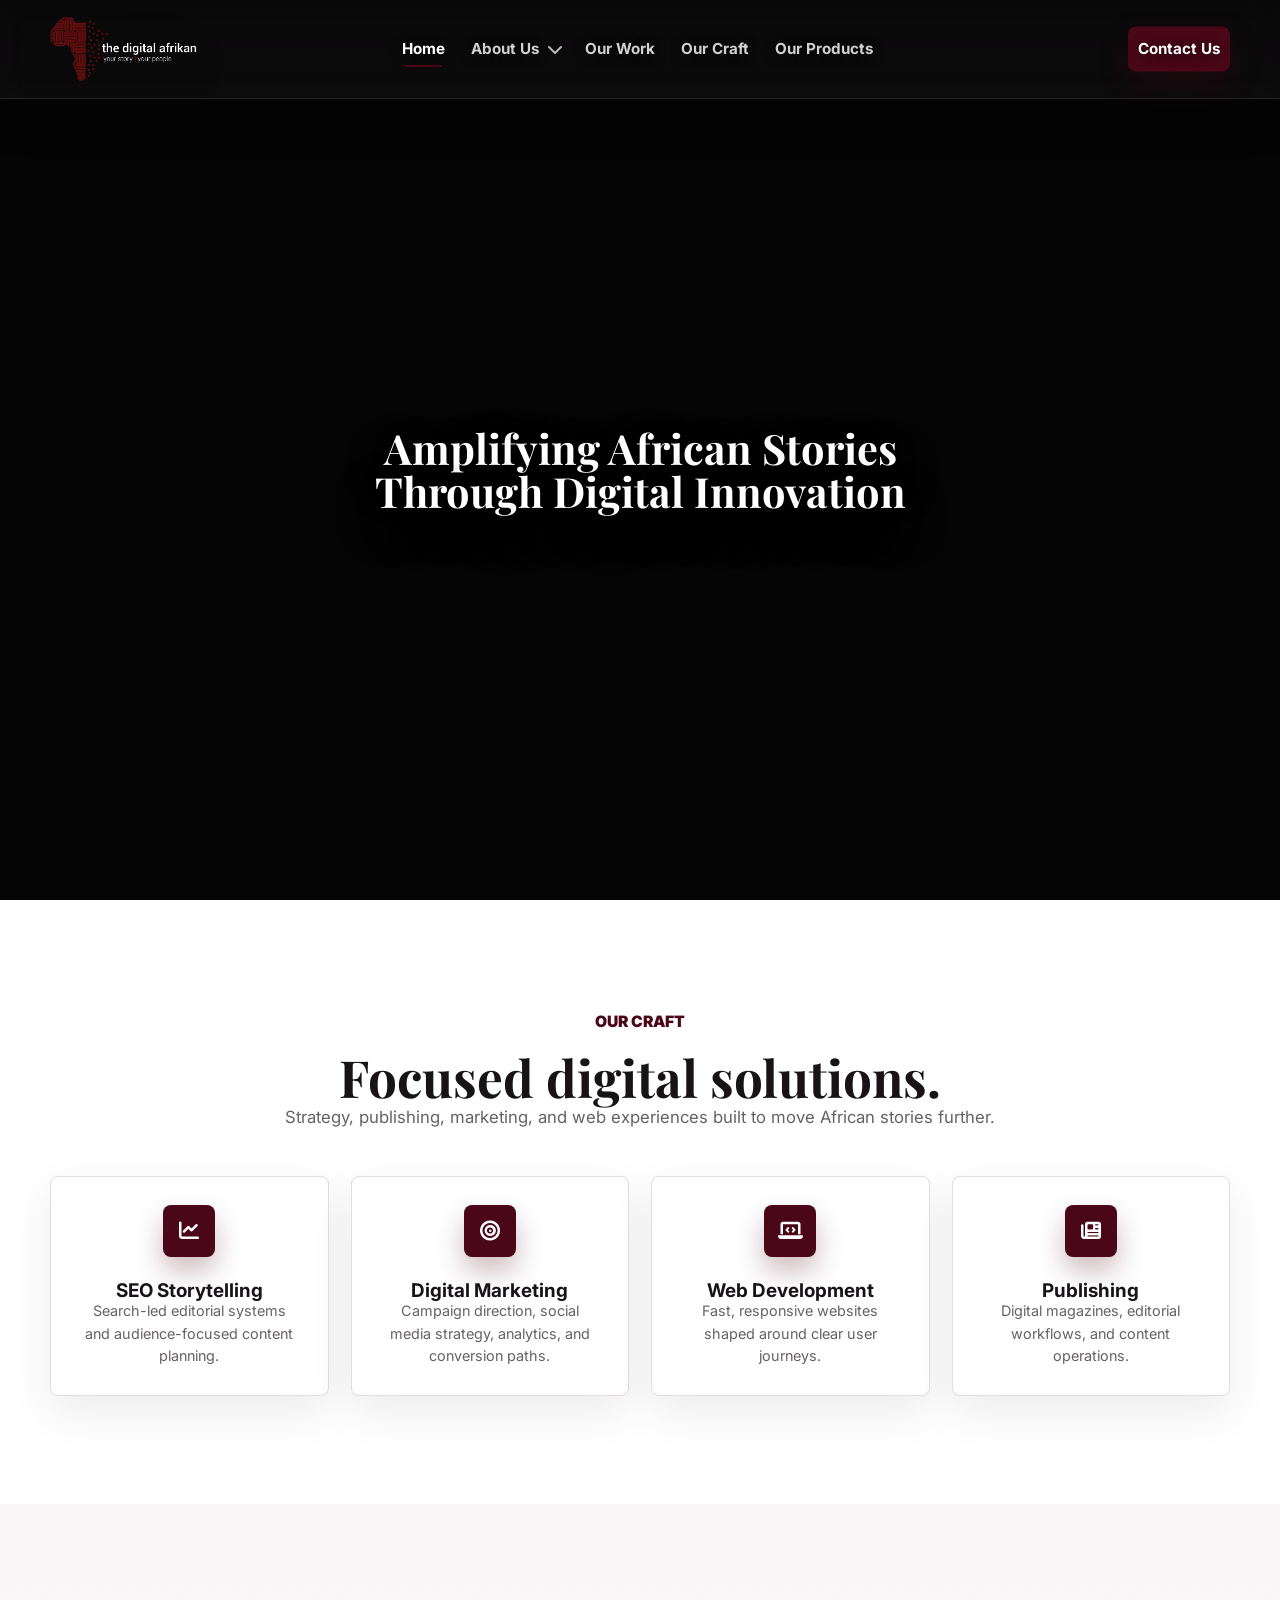
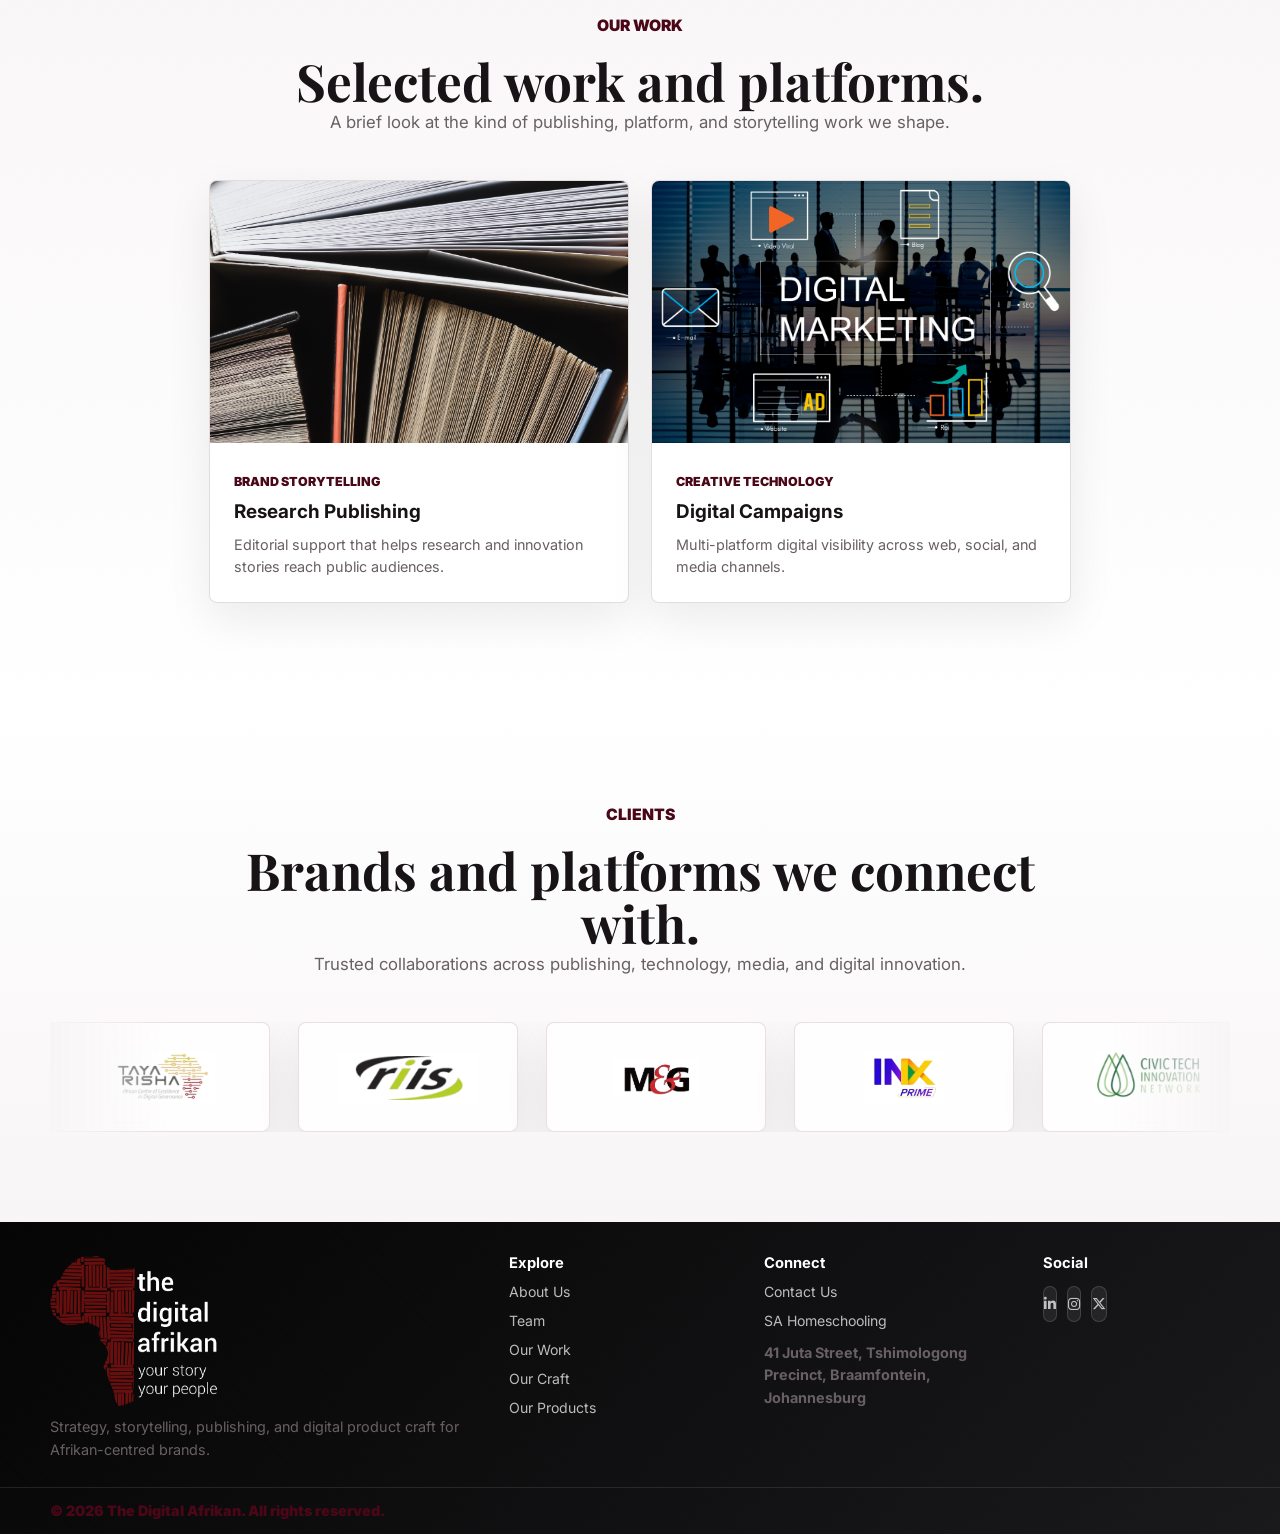
==== commit 5efa185a: "Alignment of nav bar with content" ====
--- a/index.html
+++ b/index.html
@@ -207,6 +207,7 @@
             <div>
                 <h3>Connect</h3>
                 <a href="contact.html">Contact Us</a>
+                <a href="https://sahomeschooling.com/magazine" target="_blank" rel="noopener">SA Homeschooling</a>
                 <p class="footer-address">41 Juta Street, Tshimologong Precinct, Braamfontein, Johannesburg</p>
             </div>
             <div>
--- a/css/style.css
+++ b/css/style.css
@@ -112,11 +112,17 @@
 }
 
 .header-container {
-    display: grid;
-    grid-template-columns: auto minmax(0, 1fr);
+    position: relative;
+    display: flex;
     align-items: center;
+    justify-content: center;
     gap: 28px;
     min-height: 74px;
+}
+
+.header-container > .brand {
+    position: absolute;
+    left: 0;
 }
 
 .brand {
@@ -143,6 +149,10 @@
     height: auto;
     width: min(100%, 190px);
     max-height: 150px;
+}
+
+.site-nav {
+    width: auto;
 }
 
 .site-nav ul {
@@ -202,11 +212,15 @@
 }
 
 .nav-cta {
-    margin-left: 24px;
+    position: absolute;
+    top: 50%;
+    right: 0;
+    margin-left: 0;
     color: white;
     background: var(--accent);
     border-radius: var(--radius);
     box-shadow: 0 12px 28px rgba(74, 7, 24, 0.28);
+    transform: translateY(-50%);
 }
 
 .nav-cta::after {
@@ -214,7 +228,7 @@
 }
 
 .nav-cta:hover {
-    transform: translateY(-2px);
+    transform: translateY(calc(-50% - 2px));
     background: var(--accent-bright);
 }
 
@@ -2160,6 +2174,11 @@
 
 .contact-grid {
     align-items: start;
+    justify-items: stretch;
+}
+
+.contact-grid .contact-form {
+    width: 100%;
 }
 
 .contact-points {
--- a/css/responsive.css
+++ b/css/responsive.css
@@ -62,7 +62,14 @@
         display: block;
         position: relative;
         z-index: 1101;
-        justify-self: end;
+    }
+
+    .header-container {
+        justify-content: space-between;
+    }
+
+    .header-container > .brand {
+        position: static;
     }
 
     .site-nav {
@@ -128,8 +135,14 @@
 
     .nav-cta {
         justify-content: center;
+        position: static;
         margin: 10px 0 0;
         padding: 13px 18px;
+        transform: none;
+    }
+
+    .nav-cta:hover {
+        transform: translateY(-2px);
     }
 
     .has-dropdown {
